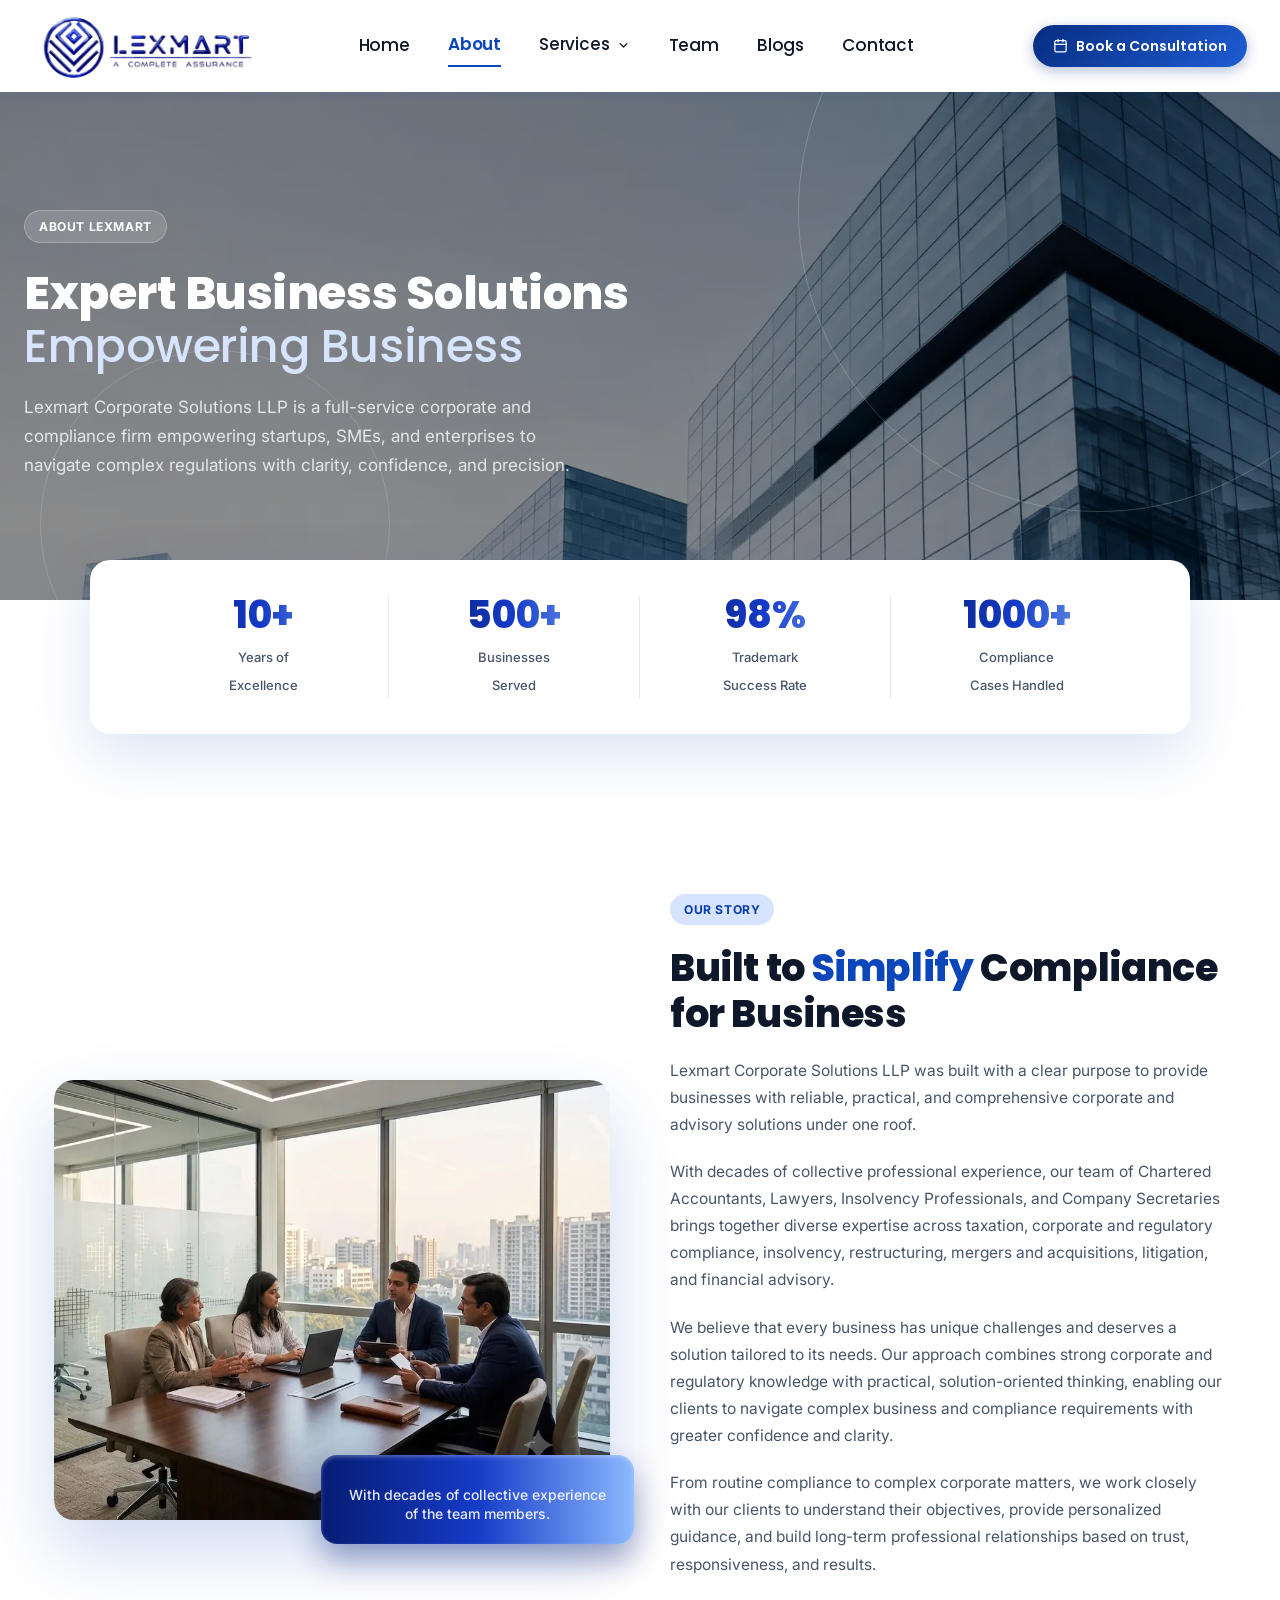
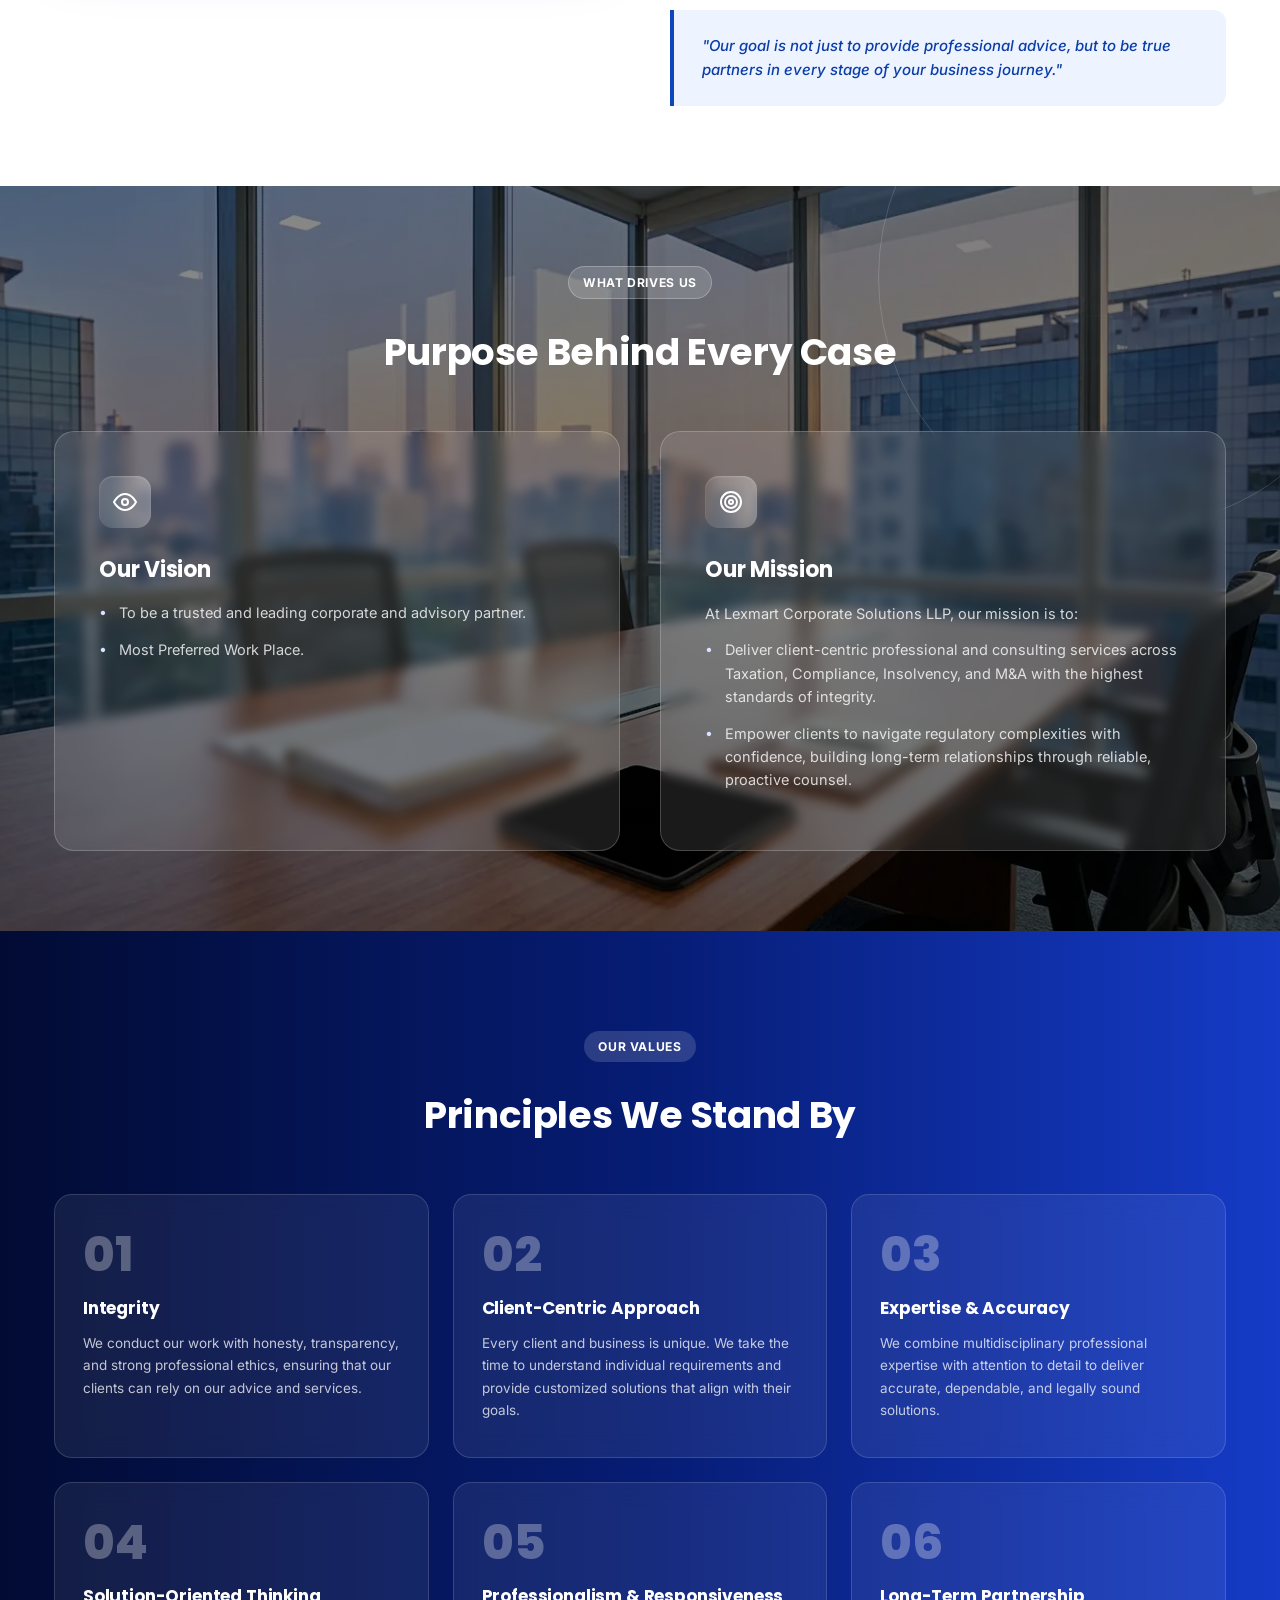
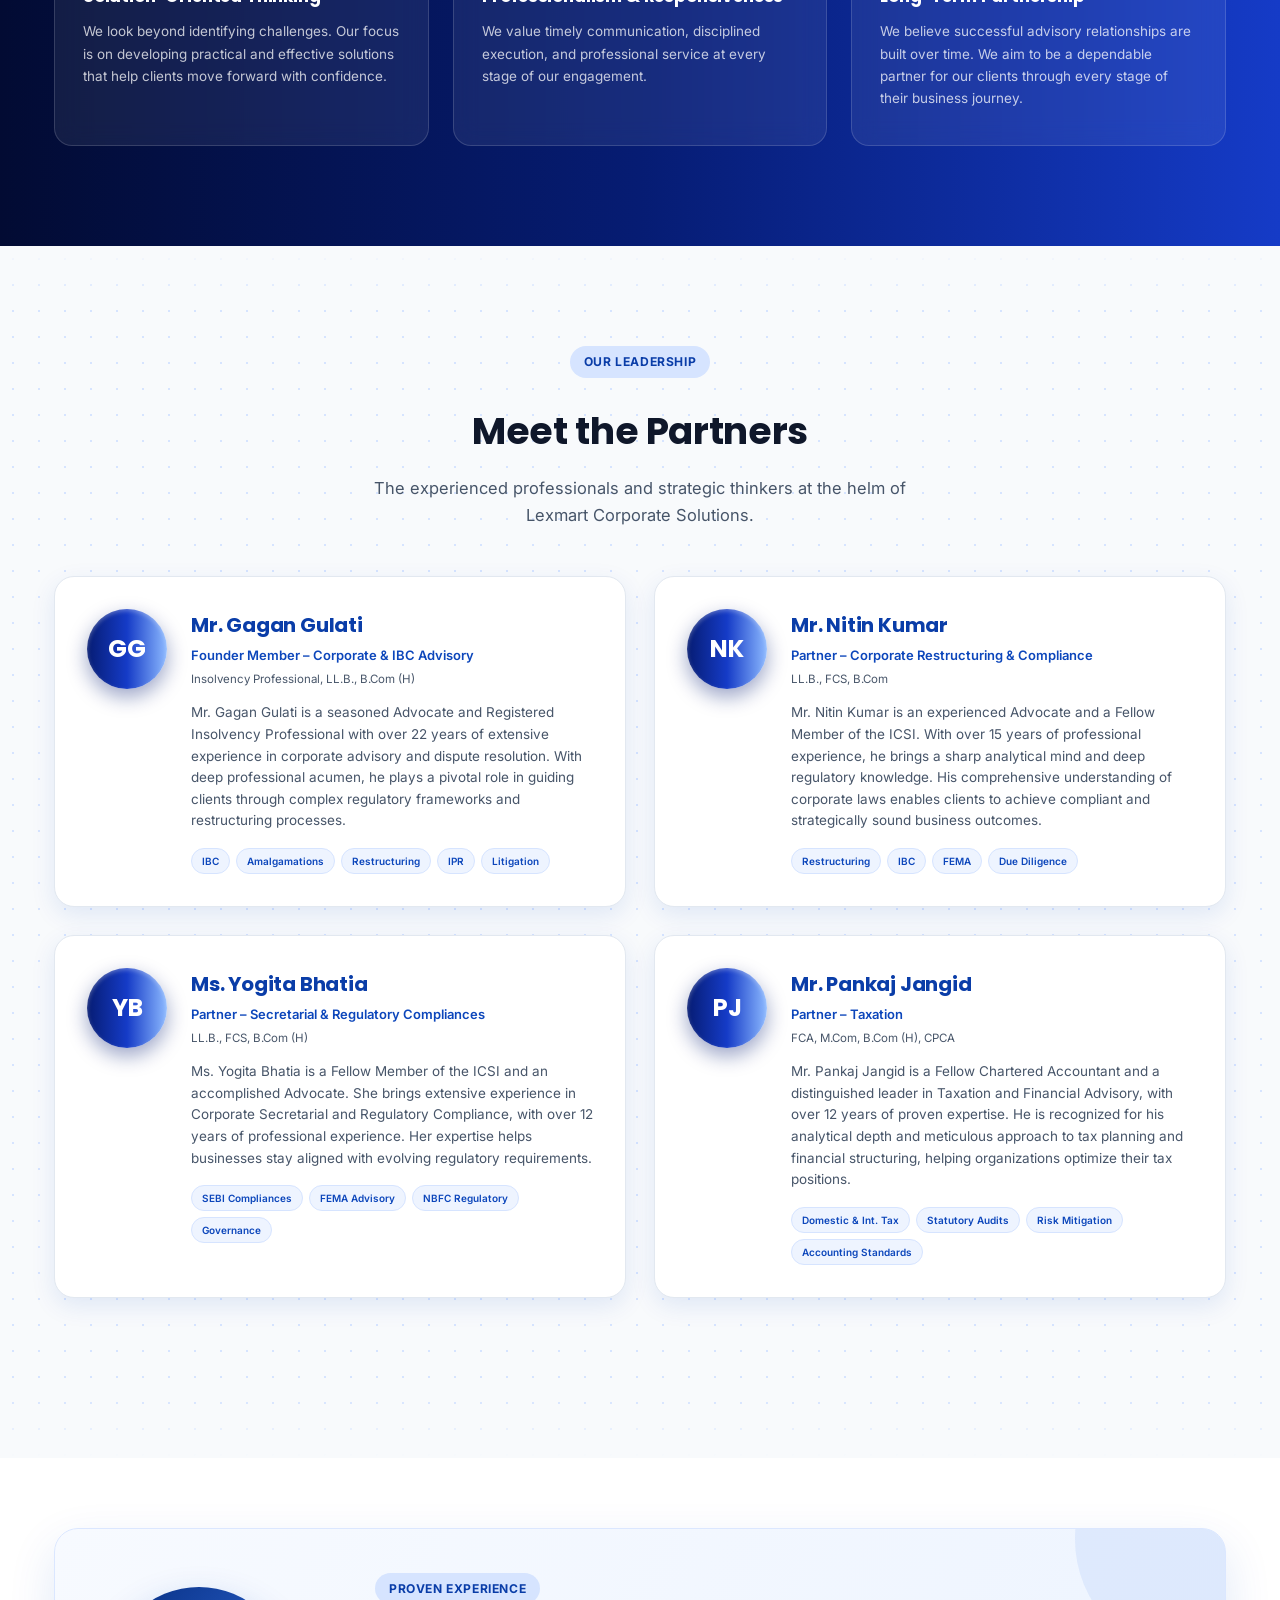
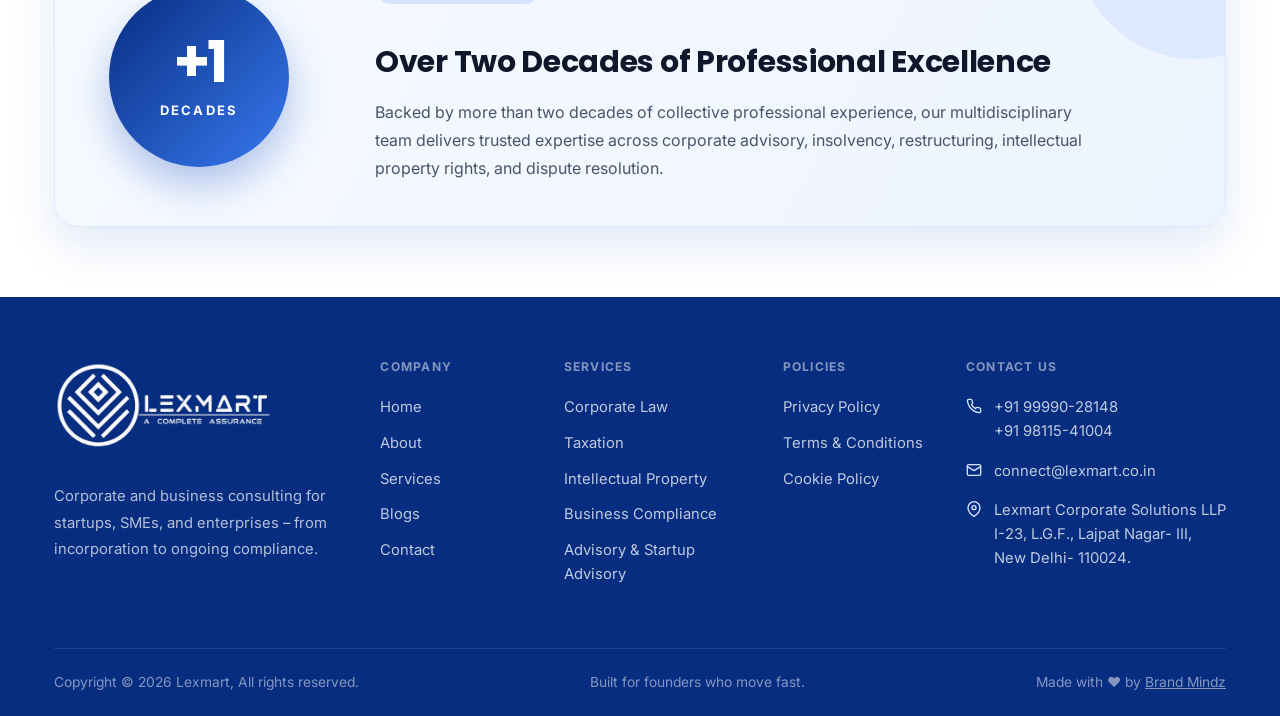
==== about.html @ 60bd617f "lexmart update" ====
<!DOCTYPE html>
<html lang="en">

<head>
  <meta charset="UTF-8">
  <meta name="viewport" content="width=device-width, initial-scale=1.0">
  <title>About Us - Lexmart | Corporate &amp; Business Advisors</title>
  <link rel="icon" type="image/png" href="images/favioco.png">
  <link rel="apple-touch-icon" href="images/favioco.png">
  <meta name="description"
    content="Learn about Lexmart Corporate Solutions LLP — our story, mission, leadership team, and the values that drive India's trusted corporate advisory firm.">
  <link rel="preconnect" href="https://fonts.googleapis.com">
  <link
    href="https://fonts.googleapis.com/css2?family=Poppins:wght@500;600;700;800&family=Inter:wght@400;500;600;700&display=swap"
    rel="stylesheet">
  <link rel="stylesheet" href="style.css?v=20260903.2">
  <style>
    /* ── About-page-specific styles ── */

    /* Hero */
    .about-hero {
      position: relative;
      min-height: 380px;
      display: flex;
      align-items: center;
      overflow: hidden;
      background: linear-gradient(rgba(0, 0, 0, 0.45), rgba(0, 0, 0, 0.45)), url('images/about.webp') center/cover no-repeat;
    }

    .about-hero::before {
      content: "";
      position: absolute;
      inset: 0;
      background: transparent;
    }

    /* decorative circles */
    .about-hero::after {
      content: "";
      position: absolute;
      width: 600px;
      height: 600px;
      border-radius: 50%;
      border: 1px solid rgba(255, 255, 255, 0.2);
      top: -180px;
      right: -120px;
    }

    .hero-deco {
      position: absolute;
      width: 350px;
      height: 350px;
      border-radius: 50%;
      border: 1px solid rgba(255, 255, 255, 0.15);
      bottom: -100px;
      left: 40px;
      pointer-events: none;
    }

    .about-hero-inner {
      position: relative;
      z-index: 2;
      max-width: 780px;
      padding: 60px max(24px, calc((100vw - 1300px)/2 + 24px)) 60px;
    }

    .about-hero-inner .eyebrow {
      background: rgba(255, 255, 255, 0.15);
      color: #ffffff;
      border: 1px solid rgba(255, 255, 255, 0.25);
      backdrop-filter: blur(4px);
    }

    .about-hero-inner h1 {
      font-size: 46px;
      line-height: 1.15;
      font-weight: 800;
      color: #ffffff;
      margin-bottom: 20px;
    }

    .about-hero-inner h1 .highlight {
      color: #d6e4ff;
      font-weight: 500;
    }

    .about-hero-inner p {
      font-size: 17px;
      color: rgba(255, 255, 255, 0.8);
      max-width: 560px;
      line-height: 1.7;
    }

    /* Stats bar */
    .about-stats {
      background: #ffffff;
      box-shadow: 0 20px 60px rgba(12, 70, 187, 0.15);
      border-radius: 20px;
      margin: -40px auto 0;
      max-width: 1100px;
      padding: 36px 48px;
      display: grid;
      grid-template-columns: repeat(4, 1fr);
      gap: 0;
      position: relative;
      z-index: 10;
    }

    .abt-stat {
      text-align: center;
      padding: 0 20px;
    }

    .abt-stat:not(:last-child) {
      border-right: 1px solid var(--border);
    }

    .abt-stat-num {
      font-family: 'Poppins', sans-serif;
      font-size: 38px;
      font-weight: 800;
      color: var(--blue-700);
      line-height: 1;
      margin-bottom: 8px;
      display: block;
    }

    .abt-stat-label {
      font-size: 13px;
      color: var(--ink-soft);
      font-weight: 500;
      line-height: 1.4;
    }

    /* Story section */
    .story-section {
      padding: 80px 0;
    }

    .story-grid {
      display: grid;
      grid-template-columns: 1fr 1fr;
      gap: 60px;
      align-items: center;
    }

    .story-visual {
      position: relative;
    }

    .story-img-wrap {
      position: relative;
      border-radius: 20px;
      overflow: hidden;
      box-shadow: 0 30px 70px rgba(12, 70, 187, 0.2);
    }

    .story-img-wrap img {
      width: 100%;
      height: 440px;
      object-fit: fill;
      display: block;
      transition: transform 0.5s ease;
    }

    .story-img-wrap:hover img {
      transform: scale(1.03);
    }

    .story-badge {
      position: absolute;
      bottom: -24px;
      right: -24px;
      background: var(--blue-700);
      color: #ffffff;
      border-radius: 16px;
      padding: 20px 28px;
      box-shadow: 0 16px 32px rgba(12, 70, 187, 0.3);
      text-align: center;
    }

    .story-badge strong {
      display: block;
      font-family: 'Poppins', sans-serif;
      font-size: 32px;
      font-weight: 800;
      line-height: 1;
    }

    .story-badge span {
      font-size: 12px;
      font-weight: 600;
      opacity: 0.85;
      letter-spacing: .04em;
      text-transform: uppercase;
    }

    .story-content .eyebrow {
      margin-bottom: 20px;
    }

    .story-content h2 {
      font-size: 38px;
      font-weight: 800;
      line-height: 1.2;
      margin-bottom: 20px;
      color: var(--ink);
      text-align: left;
    }

    .story-content h2 span {
      color: var(--blue-700);
    }

    .story-content p {
      font-size: 15.5px;
      color: var(--ink-soft);
      line-height: 1.75;
      margin-bottom: 20px;
    }

    .story-quote {
      margin-top: 32px;
      padding: 24px 28px;
      background: var(--blue-50);
      border-left: 4px solid var(--blue-700);
      border-radius: 0 12px 12px 0;
      font-size: 15px;
      font-style: italic;
      color: var(--blue-800);
      font-weight: 500;
      line-height: 1.6;
    }

    /* Mission & Vision split */
    .mv-section {
      background: linear-gradient(150deg, rgba(0, 0, 0, 0.45) 0%, rgba(0, 0, 0, 0.55) 100%), url('images/WHAT DRIVES US.webp') center/cover no-repeat;
      padding: 80px 0;
      position: relative;
      overflow: hidden;
    }

    .mv-section::before {
      content: "";
      position: absolute;
      width: 500px;
      height: 500px;
      border-radius: 50%;
      border: 1px solid rgba(255, 255, 255, 0.15);
      top: -160px;
      right: -100px;
      pointer-events: none;
    }

    .mv-grid {
      display: grid;
      grid-template-columns: 1fr 1fr;
      gap: 40px;
      position: relative;
      z-index: 2;
    }

    .mv-card {
      background: rgba(255, 255, 255, 0.1);
      border: 1px solid rgba(255, 255, 255, 0.2);
      border-radius: 20px;
      padding: 44px;
      backdrop-filter: blur(6px);
      transition: background .3s ease, transform .3s ease;
    }

    .mv-card:hover {
      background: rgba(255, 255, 255, 0.18);
      transform: translateY(-4px);
    }

    .mv-icon {
      width: 52px;
      height: 52px;
      border-radius: 14px;
      background: rgba(255, 255, 255, 0.15);
      display: flex;
      align-items: center;
      justify-content: center;
      color: #ffffff;
      margin-bottom: 24px;
    }

    .mv-card h3 {
      font-size: 22px;
      font-weight: 700;
      color: #ffffff;
      margin-bottom: 14px;
    }

    .mv-card p {
      font-size: 14.5px;
      color: rgba(255, 255, 255, 0.8);
      line-height: 1.75;
      margin-bottom: 12px;
    }

    .mv-card ul {
      list-style: none;
      padding: 0;
      margin: 0;
    }

    .mv-card ul li {
      font-size: 14.5px;
      color: rgba(255, 255, 255, 0.8);
      line-height: 1.6;
      margin-bottom: 14px;
      padding-left: 20px;
      position: relative;
    }

    .mv-card ul li::before {
      content: "\2022";
      position: absolute;
      left: 0;
      top: 0px;
      color: var(--blue-100);
      font-size: 14px;
    }

    /* Core Values */
    .values-section {
      padding: 100px 0;
      background: linear-gradient(135deg, var(--blue-900) 0%, var(--blue-700) 100%);
      position: relative;
      overflow: hidden;
    }

    .values-section::before {
      content: "";
      position: absolute;
      width: 100%;
      height: 100%;
      background: transparent;
      top: 0;
      left: 0;
      pointer-events: none;
    }

    .values-section .center .eyebrow {
      background: rgba(255, 255, 255, 0.15);
      color: #ffffff;
      border-color: rgba(255, 255, 255, 0.25);
    }

    .values-section .section-title {
      color: #ffffff;
    }

    .values-section .section-sub {
      color: rgba(255, 255, 255, 0.75);
    }

    .values-grid {
      display: grid;
      grid-template-columns: repeat(3, 1fr);
      gap: 24px;
      margin-top: 48px;
    }

    .value-card {
      background: rgba(255, 255, 255, 0.07);
      border-radius: 18px;
      padding: 36px 28px;
      border: 1px solid rgba(255, 255, 255, 0.15);
      backdrop-filter: blur(12px);
      transition: all .3s cubic-bezier(.4, 0, .2, 1);
      position: relative;
      overflow: hidden;
    }

    .value-card::before {
      content: "";
      position: absolute;
      top: 0;
      left: 0;
      right: 0;
      height: 3px;
      background: linear-gradient(90deg, #d6e4ff, #ffffff);
      transform: scaleX(0);
      transform-origin: left;
      transition: transform .35s ease;
    }

    .value-card:hover {
      background: rgba(255, 255, 255, 0.14);
      box-shadow: 0 20px 44px rgba(0, 0, 0, 0.2);
      border-color: rgba(255, 255, 255, 0.3);
      transform: translateY(-5px);
    }

    .value-card:hover::before {
      transform: scaleX(1);
    }

    .value-num {
      font-family: 'Poppins', sans-serif;
      font-size: 48px;
      font-weight: 800;
      color: rgba(255, 255, 255, 0.3);
      line-height: 1;
      margin-bottom: 16px;
    }

    .value-card h3 {
      font-size: 17px;
      font-weight: 700;
      margin-bottom: 10px;
      color: #ffffff;
    }

    .value-card p {
      font-size: 13.5px;
      color: rgba(255, 255, 255, 0.75);
      line-height: 1.65;
    }

    /* Team */
    .team-section {
      padding: 100px 0;
      background-color: #f8fafc;
      background-image: radial-gradient(#d6e4ff 1px, #f8fafc 1px);
      background-size: 26px 26px;
      position: relative;
    }

    /* Soft fade at top/bottom of dot grid */
    .team-section::after {
      content: "";
      position: absolute;
      inset: 0;
      background: linear-gradient(180deg, #f8fafc 0%, transparent 5%, transparent 95%, #f8fafc 100%);
      pointer-events: none;
    }

    .partners-row {
      display: grid;
      grid-template-columns: repeat(2, 1fr);
      gap: 28px;
      margin-top: 48px;
      margin-bottom: 60px;
    }

    .partner-card-new {
      background: #ffffff;
      border-radius: 20px;
      padding: 32px;
      border: 1px solid #e2e8f0;
      box-shadow: 0 8px 24px rgba(12, 70, 187, 0.1);
      display: flex;
      gap: 24px;
      align-items: flex-start;
      transition: transform .3s ease, box-shadow .3s ease;
    }

    .partner-card-new:hover {
      transform: translateY(-6px);
      box-shadow: 0 20px 44px rgba(12, 70, 187, 0.2);
    }

    .partner-avatar {
      width: 80px;
      height: 80px;
      border-radius: 50%;
      background: linear-gradient(135deg, var(--blue-700), var(--blue-900));
      color: #ffffff;
      display: flex;
      align-items: center;
      justify-content: center;
      font-family: 'Poppins', sans-serif;
      font-size: 24px;
      font-weight: 700;
      flex-shrink: 0;
      box-shadow: 0 8px 20px rgba(12, 70, 187, 0.3);
    }

    .partner-body {
      flex: 1;
    }

    .partner-body h3 {
      font-size: 20px;
      color: var(--blue-800);
      margin-bottom: 4px;
    }

    .partner-body .role {
      font-size: 13px;
      font-weight: 600;
      color: var(--blue-700);
      margin-bottom: 4px;
    }

    .partner-body .quals {
      font-size: 11.5px;
      color: var(--ink-soft);
      margin-bottom: 14px;
    }

    .partner-body p {
      font-size: 13.5px;
      color: var(--ink-soft);
      line-height: 1.6;
      margin-bottom: 16px;
    }

    .partner-tags {
      display: flex;
      gap: 6px;
      flex-wrap: wrap;
    }

    .partner-tag {
      background: var(--blue-50);
      color: var(--blue-700);
      font-size: 10px;
      font-weight: 600;
      padding: 4px 10px;
      border-radius: 999px;
      border: 1px solid var(--blue-100);
    }

    .founder-experience {
      padding: 70px 0;
      background: #ffffff;
    }

    .founder-experience-card {
      display: grid;
      grid-template-columns: 220px 1fr;
      align-items: center;
      gap: 46px;
      padding: 44px 54px;
      overflow: hidden;
      position: relative;
      border: 1px solid #dbe7ff;
      border-radius: 24px;
      background: linear-gradient(120deg, #f7faff 0%, #edf4ff 100%);
      box-shadow: 0 18px 48px rgba(12, 70, 187, .12);
    }

    .founder-experience-card::after {
      content: "";
      position: absolute;
      width: 240px;
      height: 240px;
      right: -90px;
      top: -110px;
      border-radius: 50%;
      background: rgba(45, 110, 230, .09);
    }

    .experience-count {
      width: 180px;
      height: 180px;
      display: flex;
      flex-direction: column;
      align-items: center;
      justify-content: center;
      position: relative;
      z-index: 1;
      border-radius: 50%;
      color: #ffffff;
      background: linear-gradient(135deg, var(--blue-900), #3978ee);
      box-shadow: 0 18px 38px rgba(12, 70, 187, .3);
    }

    .experience-count strong {
      font-family: 'Poppins', sans-serif;
      font-size: 58px;
      line-height: .95;
      letter-spacing: -3px;
    }

    .experience-count span {
      margin-top: 10px;
      font-size: 13px;
      font-weight: 700;
      letter-spacing: .16em;
      text-transform: uppercase;
    }

    .experience-copy { position: relative; z-index: 1; }
    .experience-copy h2 { margin: 10px 0 12px; font-size: 30px; color: var(--ink); }
    .experience-copy p { max-width: 720px; margin: 0; color: var(--ink-soft); font-size: 16px; line-height: 1.75; }

    @media (max-width: 700px) {
      .founder-experience { padding: 44px 0; }
      .founder-experience-card { grid-template-columns: 1fr; gap: 28px; padding: 34px 24px; text-align: center; }
      .experience-count { width: 150px; height: 150px; margin: 0 auto; }
      .experience-count strong { font-size: 50px; }
      .experience-copy h2 { font-size: 24px; }
      .experience-copy p { font-size: 15px; }
    }

    .associates-title {
      font-size: 26px;
      font-weight: 700;
      text-align: center;
      margin-bottom: 32px;
      color: var(--ink);
      position: relative;
    }

    .associates-title::after {
      content: "";
      display: block;
      width: 50px;
      height: 3px;
      background: var(--blue-700);
      border-radius: 2px;
      margin: 12px auto 0;
    }

    .associates-row {
      display: grid;
      grid-template-columns: repeat(3, 1fr);
      gap: 20px;
    }

    .assoc-card {
      background: #ffffff;
      border: 1px solid #e2e8f0;
      border-radius: 16px;
      padding: 28px;
      transition: all .3s ease;
      display: flex;
      gap: 18px;
      align-items: flex-start;
    }

    .assoc-card:hover {
      background: #eef4ff;
      box-shadow: 0 12px 30px rgba(12, 70, 187, 0.15);
      transform: translateY(-4px);
    }

    .assoc-avatar {
      width: 52px;
      height: 52px;
      border-radius: 50%;
      background: var(--blue-700);
      color: #ffffff;
      display: flex;
      align-items: center;
      justify-content: center;
      font-family: 'Poppins', sans-serif;
      font-size: 16px;
      font-weight: 700;
      flex-shrink: 0;
    }

    .assoc-body h4 {
      font-size: 16px;
      color: var(--blue-800);
      margin-bottom: 3px;
      font-weight: 700;
    }

    .assoc-body .quals {
      font-size: 11.5px;
      font-weight: 600;
      color: var(--blue-700);
      margin-bottom: 8px;
    }

    .assoc-body p {
      font-size: 13px;
      color: var(--ink-soft);
      line-height: 1.55;
    }

    /* Why Lexmart */
    .why-section {
      padding: 80px 0;
      background: var(--blue-50);
    }

    /* CTA banner */
    .about-cta {
      padding: 60px 0;
    }

    .about-cta .cta-banner {
      background: linear-gradient(120deg, #1e293b 0%, #0f172a 100%);
      display: flex;
      align-items: center;
      justify-content: space-between;
      flex-wrap: wrap;
      gap: 24px;
      padding: 60px 70px;
      text-align: left;
    }

    .about-cta .cta-banner h2 {
      margin-bottom: 8px;
      font-size: 28px;
    }

    .about-cta .cta-banner p {
      margin-bottom: 0;
      max-width: 420px;
    }

    @media (max-width: 900px) {
      .about-hero-inner h1 {
        font-size: 34px;
      }

      .about-stats {
        grid-template-columns: repeat(2, 1fr);
        padding: 28px 24px;
      }

      .abt-stat:nth-child(2) {
        border-right: none;
      }

      .story-grid,
      .mv-grid,
      .partners-row,
      .values-grid {
        grid-template-columns: 1fr;
      }

      .story-badge {
        right: 10px;
        bottom: 10px;
      }

      .associates-row {
        grid-template-columns: 1fr;
      }

      .about-cta .cta-banner {
        padding: 40px 28px;
        flex-direction: column;
        text-align: center;
      }
    }

    /* -- Moving Blue Gradient Animation -- */
    @keyframes moveGradient {
      0% {
        background-position: 0% 50%;
      }

      50% {
        background-position: 100% 50%;
      }

      100% {
        background-position: 0% 50%;
      }
    }

    /* Core Values section - moving glossy blue */
    .values-section {
      background: linear-gradient(270deg, #020b33, #061c73, #153bc7, #8cb9ff, #153bc7, #061c73, #020b33) !important;
      background-size: 300% 300% !important;
      animation: moveGradient 8s ease infinite !important;
    }

    /* Story badge - moving glossy */
    .story-badge {
      background: linear-gradient(270deg, #061c73, #153bc7, #8cb9ff, #153bc7, #061c73) !important;
      background-size: 200% 200% !important;
      animation: moveGradient 5s ease infinite !important;
      box-shadow: 0 16px 32px rgba(6, 28, 115, 0.4), inset 0 2px 4px rgba(255, 255, 255, 0.3);
    }

    /* Partner avatars - moving glossy */
    .partner-avatar {
      background: linear-gradient(270deg, #061c73, #153bc7, #8cb9ff, #153bc7, #061c73) !important;
      background-size: 200% 200% !important;
      animation: moveGradient 5s ease infinite !important;
      box-shadow: 0 8px 20px rgba(6, 28, 115, 0.4), inset 0 2px 4px rgba(255, 255, 255, 0.3);
    }

    /* Associate avatars - moving glossy */
    .assoc-avatar {
      background: linear-gradient(270deg, #061c73, #153bc7, #8cb9ff, #153bc7, #061c73) !important;
      background-size: 200% 200% !important;
      animation: moveGradient 5s ease infinite !important;
    }

    /* Stat numbers - glossy text color animation */
    .abt-stat-num {
      background: linear-gradient(270deg, #061c73, #153bc7, #8cb9ff, #153bc7, #061c73);
      background-size: 200% 200%;
      animation: moveGradient 5s ease infinite;
      -webkit-background-clip: text;
      -webkit-text-fill-color: transparent;
      background-clip: text;
    }

    /* MV icons - glossy */
    .mv-icon {
      background: linear-gradient(270deg, rgba(255, 255, 255, 0.1), rgba(255, 255, 255, 0.3), rgba(255, 255, 255, 0.1)) !important;
      background-size: 200% 200% !important;
      animation: moveGradient 4s ease infinite !important;
      box-shadow: inset 0 1px 2px rgba(255, 255, 255, 0.2);
    }

    /* CTA banner - moving glossy blue */
    .about-cta .cta-banner {
      background: linear-gradient(270deg, #020b33, #061c73, #153bc7, #8cb9ff, #153bc7, #061c73, #020b33) !important;
      background-size: 300% 300% !important;
      animation: moveGradient 8s ease infinite !important;
      box-shadow: 0 20px 60px rgba(2, 11, 51, 0.5);
      border: 1px solid rgba(255, 255, 255, 0.1);
      position: relative;
      overflow: hidden;
    }

    .about-cta .cta-banner::after {
      content: "";
      position: absolute;
      top: 0;
      left: 0;
      right: 0;
      height: 100%;
      background: radial-gradient(ellipse at top, rgba(255, 255, 255, 0.2) 0%, transparent 60%);
      pointer-events: none;
      z-index: 1;
    }
  </style>
</head>

<body>

  <svg width="0" height="0" style="position:absolute">
    <defs>
      <symbol id="i-scale" viewBox="0 0 24 24">
        <path d="M12 3v18M5 7h14M5 7 2 13a3 3 0 0 0 6 0zM19 7l-3 6a3 3 0 0 0 6 0zM8 21h8" />
      </symbol>
      <symbol id="i-building" viewBox="0 0 24 24">
        <rect x="4" y="3" width="16" height="18" rx="1" />
        <path d="M9 21v-4h6v4M9 8h1M14 8h1M9 12h1M14 12h1M9 16h1M14 16h1" />
      </symbol>
      <symbol id="i-rupee" viewBox="0 0 24 24">
        <path d="M7 4h10M7 9h10M7 4c4 0 6 2 6 4.5S11 13 7 13l7 8" />
      </symbol>
      <symbol id="i-lock" viewBox="0 0 24 24">
        <rect x="3" y="11" width="18" height="11" rx="2" />
        <path d="M7 11V7a5 5 0 0 1 10 0v4" />
      </symbol>
      <symbol id="i-shield" viewBox="0 0 24 24">
        <path d="M12 2 4 5v6c0 5 3.5 9 8 11 4.5-2 8-6 8-11V5Z" />
        <path d="m9 12 2 2 4-4" />
      </symbol>
      <symbol id="i-users" viewBox="0 0 24 24">
        <path d="M17 21v-2a4 4 0 0 0-4-4H5a4 4 0 0 0-4 4v2" />
        <circle cx="9" cy="7" r="4" />
        <path d="M23 21v-2a4 4 0 0 0-3-3.87M16 3.13a4 4 0 0 1 0 7.75" />
      </symbol>
      <symbol id="i-award" viewBox="0 0 24 24">
        <circle cx="12" cy="8" r="6" />
        <path d="M15.5 13.5 17 22l-5-3-5 3 1.5-8.5" />
      </symbol>
      <symbol id="i-arrow" viewBox="0 0 24 24">
        <line x1="5" y1="12" x2="19" y2="12" />
        <polyline points="12 5 19 12 12 19" />
      </symbol>
      <symbol id="i-chevron" viewBox="0 0 24 24">
        <polyline points="6 9 12 15 18 9" />
      </symbol>
      <symbol id="i-phone" viewBox="0 0 24 24">
        <path
          d="M22 16.92v3a2 2 0 0 1-2.18 2 19.79 19.79 0 0 1-8.63-3.07 19.5 19.5 0 0 1-6-6 19.79 19.79 0 0 1-3.07-8.67A2 2 0 0 1 4.11 2h3a2 2 0 0 1 2 1.72c.127.96.362 1.903.7 2.81a2 2 0 0 1-.45 2.11L8.09 9.91a16 16 0 0 0 6 6l1.27-1.27a2 2 0 0 1 2.11-.45c.907.338 1.85.573 2.81.7A2 2 0 0 1 22 16.92z" />
      </symbol>
      <symbol id="i-mail" viewBox="0 0 24 24">
        <rect x="2" y="4" width="20" height="16" rx="2" />
        <path d="m2 7 10 6 10-6" />
      </symbol>
      <symbol id="i-pin" viewBox="0 0 24 24">
        <path d="M21 10c0 7-9 13-9 13s-9-6-9-13a9 9 0 0 1 18 0z" />
        <circle cx="12" cy="10" r="3" />
      </symbol>
      <symbol id="i-linkedin" viewBox="0 0 24 24">
        <path d="M16 8a6 6 0 0 1 6 6v7h-4v-7a2 2 0 0 0-2-2 2 2 0 0 0-2 2v7h-4v-7a6 6 0 0 1 6-6z" />
        <rect x="2" y="9" width="4" height="12" />
        <circle cx="4" cy="4" r="2" />
      </symbol>
      <symbol id="i-twitter" viewBox="0 0 24 24">
        <path
          d="M23 3a10.9 10.9 0 0 1-3.14 1.53 4.48 4.48 0 0 0-7.86 3v1A10.66 10.66 0 0 1 3 4s-4 9 5 13a11.64 11.64 0 0 1-7 2c9 5 20 0 20-11.5a4.5 4.5 0 0 0-.08-.83A7.72 7.72 0 0 0 23 3z" />
      </symbol>
      <symbol id="i-facebook" viewBox="0 0 24 24">
        <path d="M18 2h-3a5 5 0 0 0-5 5v3H7v4h3v8h4v-8h3l1-4h-4V7a1 1 0 0 1 1-1h3z" />
      </symbol>
      <symbol id="i-instagram" viewBox="0 0 24 24">
        <rect x="2" y="2" width="20" height="20" rx="5" />
        <circle cx="12" cy="12" r="4" />
        <circle cx="17.5" cy="6.5" r="1" fill="currentColor" stroke="none" />
      </symbol>
      <symbol id="i-calendar" viewBox="0 0 24 24" fill="none" stroke="currentColor" stroke-width="2"
        stroke-linecap="round" stroke-linejoin="round">
        <rect x="3" y="4" width="18" height="18" rx="2" ry="2"></rect>
        <line x1="16" y1="2" x2="16" y2="6"></line>
        <line x1="8" y1="2" x2="8" y2="6"></line>
        <line x1="3" y1="10" x2="21" y2="10"></line>
      </symbol>
      <symbol id="i-handshake" viewBox="0 0 24 24" fill="none" stroke="currentColor" stroke-width="2"
        stroke-linecap="round" stroke-linejoin="round">
        <path d="m11 17 2 2a1 1 0 1 0 3-3" />
        <path
          d="m14 14 2.5 2.5a1 1 0 1 0 3-3l-3.88-3.88a3 3 0 0 0-4.24 0l-.88.88a1 1 0 1 1-3-3l2.81-2.81a5.79 5.79 0 0 1 7.06-.87l.47.28a2 2 0 0 0 1.42.25L21 4" />
        <path d="m21 3-6 6" />
        <path d="m22 14-4 4" />
        <path d="m3 21 6-6" />
        <path d="m8 21 4-4" />
        <path d="m5 17 4-4" />
        <path d="M11 21v-2" />
      </symbol>
      <symbol id="i-pin-map" viewBox="0 0 24 24">
        <path d="M21 10c0 7-9 13-9 13s-9-6-9-13a9 9 0 0 1 18 0z" />
        <circle cx="12" cy="10" r="3" />
      </symbol>
      <symbol id="i-target" viewBox="0 0 24 24">
        <circle cx="12" cy="12" r="10" />
        <circle cx="12" cy="12" r="6" />
        <circle cx="12" cy="12" r="2" />
      </symbol>
      <symbol id="i-eye" viewBox="0 0 24 24">
        <path d="M1 12s4-8 11-8 11 8 11 8-4 8-11 8-11-8-11-8z" />
        <circle cx="12" cy="12" r="3" />
      </symbol>
      <symbol id="i-zap" viewBox="0 0 24 24">
        <polygon points="13 2 3 14 12 14 11 22 21 10 12 10 13 2" />
      </symbol>
      <symbol id="i-globe" viewBox="0 0 24 24">
        <circle cx="12" cy="12" r="10" />
        <line x1="2" y1="12" x2="22" y2="12" />
        <path d="M12 2a15.3 15.3 0 0 1 4 10 15.3 15.3 0 0 1-4 10 15.3 15.3 0 0 1-4-10 15.3 15.3 0 0 1 4-10z" />
      </symbol>
    </defs>
  </svg>

  <!-- Header -->
  <div id="site-header"></div>
<script src="header.js?v=20260903.2" defer></script>

  <!-- ── HERO ── -->
  <section class="about-hero animate-fade-in delay-100">
    <div class="hero-deco"></div>
    <div class="about-hero-inner animate-slide-up delay-200">
      <span class="eyebrow">ABOUT LEXMART</span>
      <h1>Expert Business Solutions <br><span class="highlight">Empowering Business</span></h1>
      <p>Lexmart Corporate Solutions LLP is a full-service corporate and compliance firm empowering startups, SMEs, and
        enterprises to navigate complex regulations with clarity, confidence, and precision.</p>
    </div>
  </section>

  <!-- ── STATS STRIP ── -->
  <div class="container animate-slide-up delay-300" style="position:relative; z-index:10; margin-bottom:80px;">
    <div class="about-stats">
      <div class="abt-stat">
        <span class="abt-stat-num" id="cnt-years">10+</span>
        <span class="abt-stat-label">Years of<br>Excellence</span>
      </div>
      <div class="abt-stat">
        <span class="abt-stat-num" id="cnt-clients">500+</span>
        <span class="abt-stat-label">Businesses<br>Served</span>
      </div>
      <div class="abt-stat">
        <span class="abt-stat-num" id="cnt-trademark">98%</span>
        <span class="abt-stat-label">Trademark<br>Success Rate</span>
      </div>
      <div class="abt-stat">
        <span class="abt-stat-num" id="cnt-cases">1000+</span>
        <span class="abt-stat-label">Compliance<br>Cases Handled</span>
      </div>
    </div>
  </div>

  <!-- -- STORY -- -->
  <section class="story-section">
    <div class="container">
      <div class="story-grid">
        <div class="story-visual animate-slide-up delay-100">
          <div class="story-img-wrap">
            <img src="images/About_OurStory-2.webp" alt="Lexmart Office">
          </div>
          <div class="story-badge">

            <div
              style="font-size:14px; margin-top:10px; font-weight:500; opacity:0.9; text-transform:none; letter-spacing:0; line-height:1.4;">
              With decades of collective experience<br>of the team members.</div>
          </div>
        </div>
        <div class="story-content">
          <span class="eyebrow">OUR STORY</span>
          <h2>Built to <span>Simplify</span> Compliance for Business</h2>
          <p>Lexmart Corporate Solutions LLP was built with a clear purpose  to provide businesses with reliable,
            practical, and comprehensive corporate and advisory solutions under one roof.</p>
          <p>With decades of collective professional experience, our team of Chartered Accountants, Lawyers, Insolvency
            Professionals, and Company Secretaries brings together diverse expertise across taxation, corporate and
            regulatory compliance, insolvency, restructuring, mergers and acquisitions, litigation, and financial advisory.
          </p>
          <p>We believe that every business has unique challenges and deserves a solution tailored to its needs. Our
            approach combines strong corporate and regulatory knowledge with practical, solution-oriented thinking, enabling
            our clients to navigate complex business and compliance requirements with greater confidence and clarity.
          </p>
          <p>From routine compliance to complex corporate matters, we work closely with our clients to understand their
            objectives, provide personalized guidance, and build long-term professional relationships based on trust,
            responsiveness, and results.</p>
          <div class="story-quote">
            "Our goal is not just to provide professional advice, but to be true partners in every stage of your business
            journey."
          </div>
        </div>
      </div>
    </div>
  </section>

  <!-- -- MISSION & VISION -- -->
  <section class="mv-section">
    <div class="container">
      <div class="center" style="margin-bottom:48px;">
        <span class="eyebrow"
          style="background:rgba(255,255,255,0.15);color:#ffffff;border:1px solid rgba(255,255,255,0.25);">WHAT DRIVES
          US</span>
        <h2 class="section-title" style="color:#ffffff;">Purpose Behind Every Case</h2>
      </div>
      <div class="mv-grid">
        <div class="mv-card">
          <div class="mv-icon"><svg class="icon" style="width:24px;height:24px;">
              <use href="#i-eye" />
            </svg></div>
          <h3>Our Vision</h3>
          <ul>
            <li>To be a trusted and leading corporate and advisory partner.</li>
            <li>Most Preferred Work Place.</li>
          </ul>
        </div>
        <div class="mv-card">
          <div class="mv-icon"><svg class="icon" style="width:24px;height:24px;">
              <use href="#i-target" />
            </svg></div>
          <h3>Our Mission</h3>
          <p>At Lexmart Corporate Solutions LLP, our mission is to:</p>
          <ul>
            <li>Deliver client-centric professional and consulting services across Taxation, Compliance, Insolvency, and
              M&amp;A with the highest standards of integrity.</li>
            <li>Empower clients to navigate regulatory complexities with confidence, building long-term relationships
              through reliable, proactive counsel.</li>
          </ul>
        </div>
      </div>
    </div>
  </section>

  <!-- -- CORE VALUES -- -->
  <section class="values-section">
    <div class="container">
      <div class="center">
        <span class="eyebrow">OUR VALUES</span>
        <h2 class="section-title">Principles We Stand By</h2>
      </div>
      <div class="values-grid">
        <div class="value-card">
          <div class="value-num">01</div>
          <h3>Integrity</h3>
          <p>We conduct our work with honesty, transparency, and strong professional ethics, ensuring that our clients
            can rely on our advice and services.</p>
        </div>
        <div class="value-card">
          <div class="value-num">02</div>
          <h3>Client-Centric Approach</h3>
          <p>Every client and business is unique. We take the time to understand individual requirements and provide
            customized solutions that align with their goals.</p>
        </div>
        <div class="value-card">
          <div class="value-num">03</div>
          <h3>Expertise & Accuracy</h3>
          <p>We combine multidisciplinary professional expertise with attention to detail to deliver accurate,
            dependable, and legally sound solutions.</p>
        </div>
        <div class="value-card">
          <div class="value-num">04</div>
          <h3>Solution-Oriented Thinking</h3>
          <p>We look beyond identifying challenges. Our focus is on developing practical and effective solutions that
            help clients move forward with confidence.</p>
        </div>
        <div class="value-card">
          <div class="value-num">05</div>
          <h3>Professionalism & Responsiveness</h3>
          <p>We value timely communication, disciplined execution, and professional service at every stage of our
            engagement.</p>
        </div>
        <div class="value-card">
          <div class="value-num">06</div>
          <h3>Long-Term Partnership</h3>
          <p>We believe successful advisory relationships are built over time. We aim to be a dependable partner for our
            clients through every stage of their business journey.</p>
        </div>
      </div>
    </div>
  </section>

  <!-- -- LEADERSHIP -- -->
  <section class="team-section">
    <div class="container">
      <div class="center">
        <span class="eyebrow">OUR LEADERSHIP</span>
        <h2 class="section-title">Meet the Partners</h2>
        <p class="section-sub">The experienced professionals and strategic thinkers at the helm of Lexmart Corporate Solutions.</p>
      </div>

      <div class="partners-row">
        <!-- Partner 1 -->
        <div class="partner-card-new">
          <div class="partner-avatar">GG</div>
          <div class="partner-body">
            <h3>Mr. Gagan Gulati</h3>
            <div class="role">Founder Member &ndash; Corporate &amp; IBC Advisory</div>
            <div class="quals">Insolvency Professional, LL.B., B.Com (H)</div>
            <p>Mr. Gagan Gulati is a seasoned Advocate and Registered Insolvency Professional with over 22 years of
              extensive experience in corporate advisory and dispute resolution. With deep professional acumen, he plays
              a pivotal role in guiding clients through complex regulatory frameworks and restructuring processes.</p>
            <div class="partner-tags">
              <span class="partner-tag">IBC</span>
              <span class="partner-tag">Amalgamations</span>
              <span class="partner-tag">Restructuring</span>
              <span class="partner-tag">IPR</span>
              <span class="partner-tag">Litigation</span>
            </div>
          </div>
        </div>
        <!-- Partner 2 -->
        <div class="partner-card-new">
          <div class="partner-avatar">NK</div>
          <div class="partner-body">
            <h3>Mr. Nitin Kumar</h3>
            <div class="role">Partner &ndash; Corporate Restructuring &amp; Compliance</div>
            <div class="quals">LL.B., FCS, B.Com</div>
            <p>Mr. Nitin Kumar is an experienced Advocate and a Fellow Member of the ICSI. With over 15 years of
              professional experience, he brings a sharp analytical mind and deep regulatory knowledge. His comprehensive
              understanding of corporate laws enables clients to achieve compliant and strategically sound business
              outcomes.</p>
            <div class="partner-tags">
              <span class="partner-tag">Restructuring</span>
              <span class="partner-tag">IBC</span>
              <span class="partner-tag">FEMA</span>
              <span class="partner-tag">Due Diligence</span>
            </div>
          </div>
        </div>
        <!-- Partner 3 -->
        <div class="partner-card-new">
          <div class="partner-avatar">YB</div>
          <div class="partner-body">
            <h3>Ms. Yogita Bhatia</h3>
            <div class="role">Partner &ndash; Secretarial &amp; Regulatory Compliances</div>
            <div class="quals">LL.B., FCS, B.Com (H)</div>
            <p>Ms. Yogita Bhatia is a Fellow Member of the ICSI and an accomplished Advocate. She brings extensive
              experience in Corporate Secretarial and Regulatory Compliance, with over 12 years of professional experience.
              Her expertise helps businesses stay aligned with evolving regulatory requirements.</p>
            <div class="partner-tags">
              <span class="partner-tag">SEBI Compliances</span>
              <span class="partner-tag">FEMA Advisory</span>
              <span class="partner-tag">NBFC Regulatory</span>
              <span class="partner-tag">Governance</span>
            </div>
          </div>
        </div>
        <!-- Partner 4 -->
        <div class="partner-card-new">
          <div class="partner-avatar">PJ</div>
          <div class="partner-body">
            <h3>Mr. Pankaj Jangid</h3>
            <div class="role">Partner &ndash; Taxation</div>
            <div class="quals">FCA, M.Com, B.Com (H), CPCA</div>
            <p>Mr. Pankaj Jangid is a Fellow Chartered Accountant and a distinguished leader in Taxation and Financial
              Advisory, with over 12 years of proven expertise. He is recognized for his analytical depth and meticulous
              approach to tax planning and financial structuring, helping organizations optimize their tax positions.
            </p>
            <div class="partner-tags">
              <span class="partner-tag">Domestic &amp; Int. Tax</span>
              <span class="partner-tag">Statutory Audits</span>
              <span class="partner-tag">Risk Mitigation</span>
              <span class="partner-tag">Accounting Standards</span>

            </div>
          </div>
        </div>
      </div>
    </div>
  </section>

  <!-- -- FOUNDER EXPERIENCE -- -->
  <section class="founder-experience" aria-labelledby="founderExperienceTitle">
    <div class="container">
      <div class="founder-experience-card">
        <div class="experience-count" aria-label="More than two decades">
          <strong id="founderExperienceCount" data-target="2">+0</strong>
          <span>Decades</span>
        </div>
        <div class="experience-copy">
          <span class="eyebrow">PROVEN EXPERIENCE</span>
          <h2 id="founderExperienceTitle">Over Two Decades of Professional Excellence</h2>
          <p>Backed by more than two decades of collective professional experience, our multidisciplinary team delivers trusted expertise across corporate advisory, insolvency, restructuring, intellectual property rights, and dispute resolution.</p>
        </div>
      </div>
    </div>
  </section>

  <script>
    (function () {
      var counter = document.getElementById('founderExperienceCount');
      var target = Number(counter.dataset.target);
      var reduceMotion = window.matchMedia('(prefers-reduced-motion: reduce)').matches;

      function runCounter() {
        if (reduceMotion) {
          counter.textContent = '+' + target;
          return;
        }

        var startTime;
        var duration = 1200;

        function update(timestamp) {
          if (!startTime) startTime = timestamp;
          var progress = Math.min((timestamp - startTime) / duration, 1);
          var easedProgress = 1 - Math.pow(1 - progress, 3);
          counter.textContent = '+' + Math.floor(easedProgress * target);
          if (progress < 1) requestAnimationFrame(update);
        }

        requestAnimationFrame(update);
      }

      if ('IntersectionObserver' in window) {
        var observer = new IntersectionObserver(function (entries) {
          if (entries[0].isIntersecting) {
            runCounter();
            observer.disconnect();
          }
        }, { threshold: 0.45 });
        observer.observe(counter);
      } else {
        runCounter();
      }
    })();
  </script>

  <footer>
    <div class="container">
      <div class="footer-grid">
        <!-- Brand -->
        <div>
          <a href="index.html" class="footer-logo" style="text-decoration: none;">
            <img src="images/white_logo.png" alt="Lexmart Logo"
              style="height:140px; width:auto; object-fit:contain; border-radius:8px;">
          </a>
          <p>Corporate and business consulting for startups, SMEs, and enterprises &ndash; from incorporation to ongoing
            compliance.</p>
          <div class="social-row">
            <a class="social-circle" href="#"><svg class="icon" style="width:16px;height:16px;">
                <use href="#i-linkedin" />
              </svg></a>
            <a class="social-circle" href="#"><svg class="icon" style="width:16px;height:16px;">
                <use href="#i-twitter" />
              </svg></a>
            <a class="social-circle" href="#"><svg class="icon" style="width:16px;height:16px;">
                <use href="#i-facebook" />
              </svg></a>
            <a class="social-circle" href="#"><svg class="icon" style="width:16px;height:16px;">
                <use href="#i-instagram" />
              </svg></a>
          </div>
        </div>
        <!-- Company -->
        <div>
          <h4>Company</h4>
          <ul>
            <li><a href="index.html">Home</a></li>
            <li><a href="about.html">About</a></li>
            <li><a href="service-corporate-law.html">Services</a></li>
            <li><a href="blogs.html">Blogs</a></li>
            <li><a href="contact.html">Contact</a></li>
          </ul>
        </div>
        <!-- Services -->
        <div>
          <h4>Services</h4>
          <ul>
            <li><a href="service-corporate-law.html">Corporate Law</a></li>
            <li><a href="service-taxation.html">Taxation</a></li>
            <li><a href="service-intellectual-property.html">Intellectual Property</a></li>
            <li><a href="service-business-compliance.html">Business Compliance</a></li>
            <li><a href="service-advisory.html">Advisory &amp; Startup Advisory</a></li>
          </ul>
        </div>
        <!-- Policies -->
        <div>
          <h4>Policies</h4>
          <ul>
            <li><a href="privacy-policy.html">Privacy Policy</a></li>
            <li><a href="terms-conditions.html">Terms &amp; Conditions</a></li>
            <li><a href="cookie-policy.html">Cookie Policy</a></li>
          </ul>
        </div>
        <!-- Contact -->
        <div>
          <h4>Contact Us</h4>
          <ul class="contact-list">
            <li><svg class="icon">
                <use href="#i-phone" />
              </svg><span><a href="tel:+919999028148">+91 99990-28148</a><br><a href="tel:+919811541004">+91
                  98115-41004</a></span></li>
            <li><svg class="icon">
                <use href="#i-mail" />
              </svg><span><a href="mailto:connect@lexmart.co.in">connect@lexmart.co.in</a></span></li>
            <li><svg class="icon">
                <use href="#i-pin" />
              </svg><span><span style="white-space:nowrap;">Lexmart Corporate Solutions LLP</span><br>I-23, L.G.F.,
                Lajpat Nagar- III,<br>New Delhi- 110024.</span></li>
          </ul>
        </div>
      </div>
      <div class="footer-bottom">
        <span>Copyright &copy; 2026 Lexmart, All rights reserved.</span>
        <span>Built for founders who move fast.</span>
        <span>Made with ❤️ by <a href="https://brandmindz.com/" target="_blank" rel="noopener"
            style="color: inherit; text-decoration: underline;">Brand Mindz</a></span>
      </div>
    </div>
  </footer>

</body>

</html>
---- style.css ----
:root {
  --blue-900: #062d80;
  --blue-800: #0a3da8;
  --blue-700: #0C46BB;
  --blue-600: #1f5cd4;
  --blue-100: #d6e4ff;
  --blue-50: #eef4ff;
  --ink: #0f172a;
  --ink-soft: #475569;
  --border: #e2e8f0;
  --white: #ffffff;
  --gold: #f59e0b;
  --radius: 18px;
}

* {
  box-sizing: border-box;
  margin: 0;
  padding: 0;
}

html {
  scroll-behavior: smooth;
}

body {
  font-family: 'Inter', Arial, Helvetica, sans-serif;
  color: var(--ink);
  background: var(--white);
  line-height: 1.6;
  font-size: 17.6px;
  -webkit-font-smoothing: antialiased;
}

a {
  text-decoration: none;
  color: inherit;
}

ul {
  list-style: none;
}

img {
  max-width: 100%;
  display: block;
}

button {
  font-family: inherit;
}

.container {
  max-width: 1220px;
  margin: 0 auto;
  padding: 0 24px;
}

h1,
h2,
h3 {
  font-family: 'Poppins', sans-serif;
  color: var(--ink);
  font-weight: 700;
  letter-spacing: -0.01em;
}

.eyebrow {
  display: inline-block;
  background: var(--blue-100);
  color: var(--blue-700);
  font-size: 12.6px;
  font-weight: 700;
  letter-spacing: .08em;
  text-transform: uppercase;
  padding: 7px 18px;
  border-radius: 999px;
  margin-bottom: 18px;
}

.section-title {
  font-size: 37.4px;
  text-align: center;
  margin-bottom: 14px;
}

.section-sub {
  text-align: center;
  color: var(--ink-soft);
  max-width: 540px;
  margin: 0 auto 36px;
  font-size: 16.5px;
}

.center {
  text-align: center;
}

.btn {
  display: inline-flex;
  align-items: center;
  gap: 8px;
  padding: 14px 26px;
  border-radius: 10px;
  font-weight: 600;
  font-size: 16px;
  cursor: pointer;
  border: none;
  transition: transform .15s ease, box-shadow .15s ease, opacity .15s ease;
  font-family: 'Inter', sans-serif;
}

.btn:hover {
  transform: translateY(-2px);
}

.btn-primary {
  background: var(--blue-700);
  color: #ffffff;
  box-shadow: 0 12px 24px rgba(12, 70, 187, 0.35);
}

.btn-white {
  background: #ffffff;
  color: var(--blue-700);
}

.btn-teal {
  background: var(--blue-700);
  color: #ffffff;
  box-shadow: 0 8px 16px rgba(12, 70, 187, 0.3);
  border: none;
}

.btn-teal:hover {
  box-shadow: 0 12px 24px rgba(12, 70, 187, 0.45);
}

.icon {
  width: 20px;
  height: 20px;
  stroke: currentColor;
  fill: none;
  stroke-width: 2;
  stroke-linecap: round;
  stroke-linejoin: round;
}

/* Header */
#site-header {
  position: sticky;
  top: 0;
  z-index: 50;
}

header {
  position: relative;
  background: #ffffff;
  box-shadow: 0 1px 10px rgba(12, 70, 187, 0.1);
  overflow: visible;
}

.site-header,
.site-header button,
.site-header a,
.mobile-nav,
.mobile-nav button,
.mobile-nav a {
  font-family: 'Poppins', sans-serif;
}

.nav-wrap {
  display: flex;
  align-items: center;
  justify-content: space-between;
  padding: 0 32px;
  max-width: 1400px;
  margin: 0 auto;
  overflow: visible;
  gap: 24px;
}

.logo {
  display: flex;
  align-items: center;
  flex-shrink: 0;
  overflow: visible;
  line-height: 0;
  text-decoration: none;
}

.logo img {
  height: 90px !important;
  width: auto !important;
  display: block;
  margin: 0;
  padding: 0;
}

.logo-mark {
  width: 38px;
  height: 38px;
  display: flex;
  align-items: center;
  justify-content: center;
  color: var(--blue-700);
  flex-shrink: 0;
}

.logo-mark svg {
  width: 38px;
  height: 38px;
  fill: none;
  stroke: currentColor;
}

nav.links {
  flex: 1;
  display: flex;
  justify-content: center;
  gap: 38px;
  font-size: 17px;
  font-weight: 500;
  letter-spacing: -.01em;
  color: var(--ink);
}

nav.links a {
  display: flex;
  align-items: center;
  gap: 6px;
  padding: 6px 0;
  transition: color .2s ease;
}

nav.links a.active {
  color: var(--blue-700);
  border-bottom: 2px solid var(--blue-700);
  font-weight: 600;
}

nav.links a:hover {
  color: var(--blue-700);
}

.di-text span {
  display: none !important;
}

.btn-consult {
  flex-shrink: 0;
  display: inline-flex;
  align-items: center;
  gap: 8px;
  padding: 10px 20px;
  background: linear-gradient(135deg, #062d80, #1f5cd4);
  color: #fff;
  font-size: 14px;
  font-weight: 600;
  border-radius: 50px;
  text-decoration: none;
  white-space: nowrap;
  box-shadow: 0 4px 14px rgba(6, 45, 128, .3);
  transition: transform .25s ease, box-shadow .25s ease;
}

.btn-consult:hover {
  color: #fff;
  transform: translateY(-1px);
  box-shadow: 0 6px 20px rgba(6, 45, 128, .5);
}

.btn-consult svg {
  width: 15px;
  height: 15px;
  stroke: currentColor;
  fill: none;
  stroke-width: 2;
  stroke-linecap: round;
  stroke-linejoin: round;
}

.header-chevron {
  width: 15px;
  height: 15px;
  fill: none;
  stroke: currentColor;
  stroke-width: 1.8;
  stroke-linecap: round;
  stroke-linejoin: round;
  transition: transform .2s ease;
}

.nav-dropdown:hover .header-chevron,
.nav-dropdown:focus-within .header-chevron {
  transform: rotate(180deg);
}

/* Hero */
.hero {
  position: relative;
  padding: 0;
  background: linear-gradient(135deg, #eef4ff 0%, #ffffff 100%);
  overflow: visible;
}

.hero-grid {
  display: grid;
  grid-template-columns: 1fr 1.1fr;
  gap: 0;
  align-items: stretch;
  max-width: 100%;
  margin: 0;
  padding: 0;
}

.hero-grid>div:first-child {
  padding: 60px 60px 60px max(24px, calc((100vw - 1300px)/2 + 24px));
}

.hero h1 {
  font-size: 44px;
  line-height: 1.15;
  margin-bottom: 20px;
  font-weight: 800;
  color: var(--blue-800);
}

.hero h1 .accent {
  color: var(--blue-700);
}

.hero h1 .hero-black {
  color: var(--ink);
}

.hero p {
  color: var(--ink-soft);
  font-size: 17.6px;
  max-width: 520px;
  margin-bottom: 34px;
  line-height: 1.6;
}

.hero-ctas {
  display: flex;
  gap: 16px;
  margin-bottom: 34px;
}

.btn-outline {
  background: #ffffff;
  color: var(--blue-800);
  border: 1px solid var(--blue-800);
}

.hero-rating {
  display: flex;
  align-items: center;
  gap: 20px;
  flex-wrap: wrap;
  font-size: 15.4px;
  font-weight: 500;
  color: var(--ink-soft);
}

.hero-rating .rating-group {
  display: flex;
  align-items: center;
  gap: 10px;
}

.stars {
  color: var(--blue-700);
  letter-spacing: 2px;
  font-size: 17.6px;
}

.hero-visual-new {
  position: relative;
  overflow: hidden;
  border-radius: 0;
  min-height: 560px;
  background: linear-gradient(135deg, #f5f7fb 0%, #eef3fa 100%);
}

@keyframes slowZoom {
  0% {
    transform: scale(1);
  }

  50% {
    transform: scale(1.05);
  }

  100% {
    transform: scale(1);
  }
}

.hero-img {
  position: absolute;
  top: 0;
  left: 0;
  width: 100%;
  height: 100%;
  object-fit: cover;
  object-position: center top;
  z-index: 1;
  animation: slowZoom 20s ease-in-out infinite;
}

.hero-img-h1 {
  top: 0;
  left: 0;
  right: auto;
  width: 100%;
  height: 100%;
  max-width: none;
  object-fit: cover;
  object-position: center center;
  transform-origin: center center;
}

.hero .hero-visual-new {
  position: absolute;
  inset: 0;
  min-height: 0;
  z-index: 0;
}

.hero .hero-grid > div:first-child {
  position: relative;
  z-index: 2;
}

.hero .floating-cards-container {
  left: 75%;
}

/* Stats row inside hero - horizontal */
.floating-cards-container {
  position: absolute;
  bottom: 100px;
  left: 50%;
  transform: translateX(-50%);
  display: flex;
  flex-direction: row;
  gap: 12px;
  z-index: 3;
  width: max-content;
}

@keyframes floatUpAndDown {
  0% {
    transform: translateY(0);
  }

  50% {
    transform: translateY(-15px);
  }

  100% {
    transform: translateY(0);
  }
}

.float-card-new {
  background: #ffffff;
  border-radius: 12px;
  box-shadow: 0 8px 24px rgba(12, 70, 187, 0.2);
  padding: 12px 16px;
  display: flex;
  align-items: center;
  gap: 12px;
  min-width: 160px;
  backdrop-filter: blur(4px);
  animation: floatUpAndDown 6s ease-in-out infinite;
}

.float-card-new:nth-child(1) {
  animation-delay: 0s;
}

.float-card-new:nth-child(2) {
  animation-delay: 1.5s;
}

.float-card-new:nth-child(3) {
  animation-delay: 3s;
}

.float-card-new .icon-box {
  width: 44px;
  height: 44px;
  border-radius: 50%;
  background: var(--blue-50);
  color: var(--blue-800);
  display: flex;
  align-items: center;
  justify-content: center;
  flex-shrink: 0;
}

.float-card-new .card-text {
  display: flex;
  flex-direction: column;
}

.float-card-new .card-text strong {
  font-family: 'Poppins', sans-serif;
  font-size: 22px;
  font-weight: 700;
  color: var(--blue-800);
  line-height: 1.1;
}

.float-card-new .card-text span {
  font-size: 13.2px;
  font-weight: 500;
  color: var(--ink-soft);
  line-height: 1.3;
  margin-top: 4px;
}

.eyebrow {
  display: inline-flex;
  align-items: center;
  gap: 8px;
  background: var(--blue-100);
  color: var(--blue-800);
  font-size: 12.1px;
  font-weight: 700;
  letter-spacing: .05em;
  text-transform: uppercase;
  padding: 6px 14px;
  border-radius: 999px;
  margin-bottom: 24px;
}

/* Stats strip */
.stats-strip {
  margin-top: -50px;
  position: relative;
  z-index: 10;
  padding-bottom: 40px;
}

.stats-row-new {
  display: grid;
  grid-template-columns: repeat(4, 1fr);
  background: #ffffff;
  border-radius: 20px;
  box-shadow: 0 20px 50px rgba(12, 70, 187, 0.15);
  padding: 30px 40px;
  gap: 20px;
  max-width: 1300px;
  margin: 0 auto;
}

.stat-card-new {
  display: flex;
  gap: 16px;
  align-items: flex-start;
}

.stat-card-new:not(:last-child) {
  border-right: 1px solid var(--border);
  padding-right: 20px;
}

.stat-card-new .stat-icon {
  width: 48px;
  height: 48px;
  border-radius: 50%;
  background: var(--blue-50);
  color: var(--blue-700);
  display: flex;
  align-items: center;
  justify-content: center;
  flex-shrink: 0;
}

.stat-card-new .stat-content {
  display: flex;
  flex-direction: column;
}

.stat-card-new .stat-content strong {
  font-family: 'Inter', sans-serif;
  font-size: 16.5px;
  font-weight: 700;
  color: var(--ink);
  margin-bottom: 6px;
  line-height: 1.3;
}

.stat-card-new .stat-content p {
  font-size: 14.3px;
  color: var(--ink-soft);
  line-height: 1.5;
  margin: 0;
}

/* Generic section paddings */
section {
  padding: 60px 0;
}

.bg-tint {
  background: var(--blue-50);
}

/* Services */
.services-grid {
  display: grid;
  grid-template-columns: repeat(3, 1fr);
  gap: 20px;
}

.service-card {
  background: #ffffff;
  border-radius: var(--radius);
  padding: 30px;
  transition: box-shadow .2s ease, transform .2s ease;
  border: 1px solid var(--border);
}

.service-card:hover {
  box-shadow: 0 18px 36px rgba(12, 70, 187, 0.15);
  transform: translateY(-3px);
}

.icon-badge {
  width: 46px;
  height: 46px;
  border-radius: 13px;
  background: var(--blue-100);
  color: var(--blue-700);
  display: flex;
  align-items: center;
  justify-content: center;
  margin-bottom: 18px;
}

.service-card h3 {
  font-size: 19.8px;
  margin-bottom: 12px;
}

.service-card ul li {
  font-size: 14.8px;
  color: var(--ink-soft);
  padding: 4px 0 4px 16px;
  position: relative;
}

.service-card ul li::before {
  content: "";
  width: 5px;
  height: 5px;
  border-radius: 50%;
  background: var(--gold);
  position: absolute;
  left: 0;
  top: 11px;
}

.service-card.cta-card {
  background: linear-gradient(150deg, var(--blue-700), var(--blue-900));
  color: #ffffff;
}

.service-card.cta-card h3 {
  color: #ffffff;
  font-size: 20.9px;
  margin-bottom: 12px;
}

.service-card.cta-card p {
  color: rgba(255, 255, 255, 0.85);
  font-size: 14.8px;
  margin-bottom: 22px;
}

.service-card.cta-card a {
  color: #ffffff;
  font-weight: 600;
  font-size: 14.8px;
  display: inline-flex;
  align-items: center;
  gap: 6px;
}

/* Why choose */
.why-grid {
  display: grid;
  grid-template-columns: repeat(4, 1fr);
  gap: 24px;
}

.why-card {
  background: var(--blue-50);
  border: 1px solid var(--blue-100);
  border-radius: 24px;
  padding: 36px 32px;
  transition: all 0.3s cubic-bezier(0.4, 0, 0.2, 1);
  position: relative;
  overflow: hidden;
  color: var(--ink);
}

.why-card::before {
  content: "";
  position: absolute;
  inset: 0;
  background: rgba(0, 0, 0, 0.6);
  transition: background .3s ease;
  z-index: 1;
}

.why-card:hover::before {
  background: rgba(0, 0, 0, 0.85);
}

.why-card:nth-child(1) {
  background-image: url('images/why-choose-us-1.webp');
  background-size: cover;
  background-position: center;
}

.why-card:nth-child(2) {
  background-image: url('images/why-choose-us-2.webp');
  background-size: cover;
  background-position: center;
}

.why-card:nth-child(3) {
  background-image: url('images/why-choose-us-3.webp');
  background-size: cover;
  background-position: center;
}

.why-card:nth-child(4) {
  background-image: url('images/why-choose-us-4.webp');
  background-size: cover;
  background-position: center;
}

.why-card:hover {
  border-color: rgba(255, 255, 255, 0.2);
  box-shadow: 0 24px 48px rgba(0, 0, 0, 0.4);
  transform: translateY(-4px);
  color: #ffffff;
}

.why-card .icon-badge {
  width: 48px;
  height: 48px;
  border-radius: 50%;
  background: #ffffff;
  border: 1px solid var(--blue-100);
  box-shadow: 0 4px 12px rgba(12, 70, 187, 0.15);
  color: var(--blue-700);
  margin-bottom: 24px;
  position: relative;
  z-index: 2;
}

.why-card h3 {
  font-size: 19.8px;
  font-weight: 700;
  margin-bottom: 12px;
  color: #ffffff;
  position: relative;
  z-index: 2;
}

.why-card p {
  font-size: 15.4px;
  color: rgba(255, 255, 255, 0.85);
  line-height: 1.6;
  position: relative;
  z-index: 2;
}

/* Process */
.process-grid {
  display: grid;
  grid-template-columns: repeat(5, 1fr);
  gap: 0;
  position: relative;
}

.process-step {
  text-align: left;
  padding: 0 16px 0 0;
  position: relative;
}

.process-num {
  width: 42px;
  height: 42px;
  border-radius: 50%;
  background: linear-gradient(160deg, var(--blue-600), var(--blue-900));
  color: #ffffff;
  display: flex;
  align-items: center;
  justify-content: center;
  font-family: 'Poppins', sans-serif;
  font-weight: 700;
  margin-bottom: 20px;
  position: relative;
  z-index: 2;
}

.process-step:not(:last-child)::after {
  content: "";
  position: absolute;
  top: 21px;
  left: 42px;
  right: 0;
  height: 2px;
  background: var(--border);
}

.process-step h3 {
  font-size: 17px;
  margin-bottom: 8px;
}

.process-step p {
  font-size: 14.3px;
  color: var(--ink-soft);
}

/* Featured services */
.featured-grid {
  display: grid;
  grid-template-columns: repeat(4, 1fr);
  gap: 16px;
}

.feature-pill {
  background: var(--blue-50);
  border-radius: 14px;
  padding: 20px;
  display: flex;
  align-items: center;
  gap: 14px;
  font-weight: 600;
  font-size: 15.4px;
}

.feature-pill .icon-badge {
  margin-bottom: 0;
  width: 40px;
  height: 40px;
  background: var(--blue-100);
  flex-shrink: 0;
}

/* Testimonials */
.testi-grid {
  display: grid;
  grid-template-columns: repeat(3, 1fr);
  gap: 20px;
}

.testi-card {
  background: #ffffff;
  border-radius: var(--radius);
  padding: 28px;
  box-shadow: 0 10px 30px rgba(12, 70, 187, 0.1);
  border: 1px solid var(--border);
}

.testi-card p {
  font-size: 14.8px;
  color: var(--ink-soft);
  margin: 16px 0 20px;
}

.testi-divider {
  border-top: 1px solid var(--border);
  padding-top: 16px;
}

.testi-name {
  font-weight: 700;
  font-size: 15.4px;
  font-family: 'Poppins', sans-serif;
}

.testi-role {
  font-size: 13.2px;
  color: var(--ink-soft);
  margin-top: 2px;
}

/* Blogs */
.blogs-grid {
  display: grid;
  grid-template-columns: repeat(3, 1fr);
  gap: 20px;
}

.blog-card {
  background: var(--blue-50);
  border-radius: var(--radius);
  overflow: hidden;
}

.blog-thumb {
  height: 200px;
  overflow: hidden;
}

.blog-thumb img {
  width: 100%;
  height: 100%;
  object-fit: cover;
  display: block;
  transition: transform 0.4s ease;
}

.blog-card:hover .blog-thumb img {
  transform: scale(1.06);
}

.blog-body {
  padding: 24px;
}

.blog-tag {
  display: inline-block;
  background: var(--blue-100);
  color: var(--blue-700);
  font-size: 12.1px;
  font-weight: 700;
  padding: 5px 12px;
  border-radius: 999px;
  margin-right: 10px;
}

.blog-date {
  font-size: 13.2px;
  color: var(--ink-soft);
}

.blog-body h3 {
  font-size: 17.6px;
  margin: 14px 0 16px;
  line-height: 1.4;
  font-weight: 600;
}

.blog-body a {
  font-size: 14.8px;
  font-weight: 600;
  color: var(--blue-700);
  display: inline-flex;
  align-items: center;
  gap: 6px;
}

/* FAQ */
.faq-list {
  max-width: 780px;
  margin: 0 auto;
}

.faq-item {
  background: #ffffff;
  border: 1px solid var(--border);
  border-radius: 14px;
  padding: 22px 24px;
  margin-bottom: 14px;
  cursor: pointer;
  transition: border-color .15s ease;
}

.faq-item.active {
  border-color: var(--blue-600);
}

.faq-q {
  display: flex;
  justify-content: space-between;
  align-items: center;
  font-weight: 600;
  font-size: 16.5px;
  gap: 16px;
}

.faq-item.active .faq-q {
  color: var(--blue-700);
}

.faq-toggle {
  width: 28px;
  height: 28px;
  border-radius: 50%;
  background: var(--blue-50);
  color: var(--ink-soft);
  display: flex;
  align-items: center;
  justify-content: center;
  font-size: 16.5px;
  flex-shrink: 0;
}

.faq-item.active .faq-toggle {
  background: var(--blue-700);
  color: #ffffff;
}

.faq-a {
  font-size: 14.8px;
  color: var(--ink-soft);
  margin-top: 14px;
  display: none;
  max-width: 640px;
}

.faq-item.active .faq-a {
  display: block;
}

/* CTA banner */
.cta-banner {
  position: relative;
  max-width: 1172px;
  margin: 0 auto;
  background: linear-gradient(120deg, #1e293b 0%, #0f172a 100%);
  border-radius: 26px;
  padding: 70px 24px;
  text-align: center;
  color: #ffffff;
  overflow: hidden;
}

.cta-banner::before {
  content: "";
  position: absolute;
  inset: 0;
  background: url('https://images.unsplash.com/photo-1454165804606-c3d57bc86b40?q=80&w=2070&auto=format&fit=crop') center/cover no-repeat;
  opacity: 0.25;
  mix-blend-mode: luminosity;
  pointer-events: none;
}

.cta-banner>* {
  position: relative;
  z-index: 2;
}

.cta-banner h2 {
  color: #ffffff;
  font-size: 35.2px;
  margin-bottom: 14px;
}

.cta-banner p {
  color: rgba(255, 255, 255, 0.85);
  font-size: 16.5px;
  margin-bottom: 28px;
}

/* Footer */
footer {
  background: var(--blue-900);
  color: #ffffff;
  padding: 60px 0 0;
}

.footer-grid {
  display: grid;
  grid-template-columns: 1.6fr 0.8fr 1fr 0.8fr 1.4fr;
  gap: 40px;
  padding-bottom: 50px;
  align-items: start;
}

.footer-logo {
  display: flex;
  align-items: center;
  gap: 10px;
  color: #ffffff;
  font-family: 'Poppins', sans-serif;
  font-weight: 700;
  font-size: 22px;
  margin-bottom: 16px;
}

.footer-logo img {
  height: 220px !important;
  width: auto !important;
  margin: -55px 0;
  object-fit: contain;
  display: block;
}

.footer-logo .logo-mark {
  background: rgba(255, 255, 255, 0.1);
}

footer>.container>.footer-grid p {
  font-size: 14.8px;
  color: rgba(255, 255, 255, 0.7);
  line-height: 1.8;
  margin-bottom: 20px;
  max-width: 280px;
}

footer h4 {
  font-size: 12.1px;
  text-transform: uppercase;
  letter-spacing: .1em;
  margin-bottom: 20px;
  color: rgba(255, 255, 255, 0.5);
  font-weight: 700;
}

footer ul {
  list-style: none;
  padding: 0;
  margin: 0;
}

footer ul li {
  margin-bottom: 12px;
  font-size: 14.8px;
  color: rgba(255, 255, 255, 0.75);
}

footer ul li a {
  color: rgba(255, 255, 255, 0.75);
  text-decoration: none;
  transition: color 0.2s;
}

footer ul li a:hover {
  color: #ffffff;
}

.social-row {
  display: flex;
  gap: 10px;
  margin-top: 4px;
}

.social-circle {
  width: 36px;
  height: 36px;
  border-radius: 50%;
  border: 1px solid rgba(255, 255, 255, 0.25);
  display: flex;
  align-items: center;
  justify-content: center;
  color: rgba(255, 255, 255, 0.7);
  transition: border-color 0.2s, color 0.2s;
}

.social-circle:hover {
  border-color: #ffffff;
  color: #ffffff;
}

.contact-list {
  list-style: none;
  padding: 0;
  margin: 0;
}

.contact-list li {
  display: flex;
  align-items: flex-start;
  gap: 12px;
  color: rgba(255, 255, 255, 0.75);
  font-size: 14.8px;
  margin-bottom: 16px;
  line-height: 1.6;
}

.contact-list .icon {
  color: var(--blue-100);
  flex-shrink: 0;
  margin-top: 2px;
  width: 16px;
  height: 16px;
}

.footer-bottom {
  border-top: 1px solid rgba(255, 255, 255, 0.1);
  padding: 22px 0;
  display: flex;
  justify-content: space-between;
  font-size: 13.8px;
  color: rgba(255, 255, 255, 0.5);
}

/* About Section */
.about-grid {
  display: grid;
  grid-template-columns: 1fr 1.5fr;
  gap: 60px;
  align-items: flex-start;
}

.about-left .quote {
  font-size: 28.6px;
  font-family: 'Poppins', sans-serif;
  font-weight: 700;
  color: var(--blue-800);
  line-height: 1.3;
  margin-bottom: 40px;
  position: relative;
  padding-left: 24px;
  border-left: 4px solid var(--blue-700);
}

.about-right p {
  font-size: 16.5px;
  color: var(--ink-soft);
  margin-bottom: 24px;
  line-height: 1.7;
}

.mission-vision-box {
  background: var(--blue-50);
  border-radius: var(--radius);
  padding: 32px;
  margin-top: 32px;
  border: 1px solid var(--border);
}

.mission-vision-box h3 {
  color: var(--blue-800);
  margin-bottom: 16px;
  font-size: 22px;
  display: flex;
  align-items: center;
  gap: 8px;
}

.mission-vision-box ul li {
  font-size: 15.4px;
  color: var(--ink-soft);
  padding-left: 20px;
  position: relative;
  margin-bottom: 12px;
  line-height: 1.6;
}

.mission-vision-box ul li::before {
  content: "\2022";
  position: absolute;
  left: 0;
  top: 0;
  color: var(--blue-700);
  font-size: 19.8px;
}

/* Team Section */
.partner-grid {
  display: grid;
  grid-template-columns: repeat(2, 1fr);
  gap: 30px;
  margin-bottom: 60px;
}

.partner-card {
  background: #ffffff;
  border-radius: var(--radius);
  padding: 40px;
  box-shadow: 0 10px 30px rgba(12, 70, 187, 0.1);
  border: 1px solid var(--border);
}

.partner-header {
  display: flex;
  gap: 20px;
  margin-bottom: 24px;
  align-items: center;
}

.partner-img {
  width: 80px;
  height: 80px;
  border-radius: 50%;
  background: var(--blue-100);
  flex-shrink: 0;
}

.partner-info h3 {
  font-size: 24.2px;
  margin-bottom: 4px;
  color: var(--blue-800);
}

.partner-info .role {
  font-size: 15.4px;
  font-weight: 600;
  color: var(--blue-700);
  margin-bottom: 4px;
}

.partner-info .quals {
  font-size: 13.2px;
  color: var(--ink-soft);
}

.partner-card p {
  font-size: 15.4px;
  color: var(--ink-soft);
  line-height: 1.6;
  margin-bottom: 16px;
}

.associate-grid {
  display: grid;
  grid-template-columns: repeat(3, 1fr);
  gap: 24px;
  margin-bottom: 60px;
}

.associate-card {
  background: var(--blue-50);
  border-radius: 16px;
  padding: 30px;
  border: 1px solid var(--blue-100);
}

.associate-card h3 {
  font-size: 19.8px;
  color: var(--blue-800);
  margin-bottom: 4px;
}

.associate-card .quals {
  font-size: 13.2px;
  color: var(--ink-soft);
  margin-bottom: 12px;
}

.associate-card p {
  font-size: 14.3px;
  color: var(--ink-soft);
}

.core-team-grid {
  display: grid;
  grid-template-columns: repeat(4, 1fr);
  gap: 16px;
}

.team-member {
  background: #ffffff;
  border: 1px solid var(--border);
  border-radius: 12px;
  padding: 16px;
  display: flex;
  flex-direction: column;
}

.team-member strong {
  font-size: 16.5px;
  color: var(--ink);
}

.team-member span {
  font-size: 13.2px;
  color: var(--ink-soft);
}

.service-card {
  position: relative;
  overflow: hidden;
}

.service-card .hover-details {
  position: absolute;
  top: 0;
  left: 0;
  width: 100%;
  height: 100%;
  background: var(--blue-900);
  padding: 32px 30px;
  opacity: 0;
  visibility: hidden;
  transform: translateY(100%);
  transition: transform 0.4s cubic-bezier(0.2, 0.8, 0.2, 1), opacity 0.4s ease, visibility 0.4s ease;
  overflow-y: auto;
  z-index: 10;
}

.service-card:hover .hover-details {
  opacity: 1;
  visibility: visible;
  transform: translateY(0);
}

.hover-details h4 {
  font-size: 17.6px;
  color: #ffffff;
  margin-bottom: 16px;
  padding-bottom: 12px;
  border-bottom: 1px solid rgba(255, 255, 255, 0.15);
}

.service-card .hover-details ul {
  padding: 0;
  margin: 0;
  list-style: none;
}

.service-card .hover-details ul li {
  font-size: 14.8px;
  color: rgba(255, 255, 255, 0.85);
  margin-bottom: 10px;
  padding: 2px 0 2px 18px;
  line-height: 1.5;
  position: relative;
}

.service-card .hover-details ul li::before {
  content: "\2192";
  position: absolute;
  left: 0;
  top: 2px;
  width: auto;
  height: auto;
  background: none;
  color: var(--blue-700);
  font-size: 15.4px;
  border-radius: 0;
}

/* scrollbar for hover details */
.hover-details::-webkit-scrollbar {
  width: 4px;
}

.hover-details::-webkit-scrollbar-thumb {
  background: rgba(255, 255, 255, 0.3);
  border-radius: 4px;
}

@media (max-width: 1100px) {
  .hero-grid {
    grid-template-columns: 1fr;
  }

  .hero-visual {
    min-height: 280px;
  }

  .hero-illustration {
    transform: scale(.7);
  }

  .stats-row {
    grid-template-columns: repeat(2, 1fr);
  }

  .services-grid,
  .why-grid {
    grid-template-columns: repeat(2, 1fr);
  }

  .process-grid {
    grid-template-columns: repeat(2, 1fr);
    row-gap: 36px;
  }

  .process-step::after {
    display: none;
  }

  .featured-grid {
    grid-template-columns: repeat(2, 1fr);
  }

  .testi-grid,
  .blogs-grid {
    grid-template-columns: 1fr;
  }

  .footer-grid {
    grid-template-columns: repeat(2, 1fr);
  }

  nav.links {
    display: none;
  }

  .hero h1 {
    font-size: 37.4px;
  }

  .section-title {
    font-size: 29.7px;
  }
}

/* About Us Page Animations */
.about-left-img {
  transition: transform 0.4s ease, box-shadow 0.4s ease;
}

.about-left-img:hover {
  transform: scale(1.02);
  box-shadow: 0 15px 35px rgba(12, 70, 187, 0.2);
}

.partner-card {
  transition: transform 0.4s ease, box-shadow 0.4s ease;
}

.partner-card:hover {
  transform: translateY(-8px);
  box-shadow: 0 16px 32px rgba(12, 70, 187, 0.15);
}

.associate-card {
  transition: transform 0.4s ease, box-shadow 0.4s ease;
}

.associate-card:hover {
  transform: translateY(-6px);
  box-shadow: 0 12px 24px rgba(12, 70, 187, 0.15);
}

/* ── Services Dropdown Nav ── */
.nav-dropdown {
  position: relative;
}

.nav-dropdown>a {
  display: flex;
  align-items: center;
  gap: 4px;
}

.nav-dropdown-menu {
  position: absolute;
  top: calc(100% + 12px);
  left: 50%;
  transform: translateX(-50%);
  background: #ffffff;
  border-radius: 16px;
  box-shadow: 0 20px 50px rgba(12, 70, 187, 0.18);
  border: 1px solid var(--border);
  padding: 10px 8px;
  min-width: 280px;
  opacity: 0;
  visibility: hidden;
  transform: translateX(-50%) translateY(-8px);
  transition: opacity .22s ease, transform .22s ease, visibility .22s ease;
  z-index: 200;
}

.nav-dropdown:hover .nav-dropdown-menu,
.nav-dropdown:focus-within .nav-dropdown-menu {
  opacity: 1;
  visibility: visible;
  transform: translateX(-50%) translateY(0);
}

.nav-dropdown-menu::before {
  content: "";
  position: absolute;
  top: -6px;
  left: 50%;
  transform: translateX(-50%) rotate(45deg);
  width: 12px;
  height: 12px;
  background: #ffffff;
  border-left: 1px solid var(--border);
  border-top: 1px solid var(--border);
}

.dropdown-item {
  display: flex;
  align-items: center;
  gap: 12px;
  padding: 10px 14px;
  border-radius: 10px;
  text-decoration: none;
  color: var(--ink);
  font-size: 15.4px;
  font-weight: 500;
  transition: background .15s ease, color .15s ease;
}

.dropdown-item:hover {
  background: var(--blue-50);
  color: var(--blue-700);
}

.dropdown-item .di-icon {
  width: 34px;
  height: 34px;
  border-radius: 10px;
  background: var(--blue-50);
  color: var(--blue-700);
  display: flex;
  align-items: center;
  justify-content: center;
  flex-shrink: 0;
  transition: background .15s ease;
}

.dropdown-item:hover .di-icon {
  background: var(--blue-100);
}

.dropdown-item .di-text strong {
  display: block;
  font-size: 14.8px;
  font-weight: 600;
  color: var(--ink);
  margin-bottom: 1px;
}

.dropdown-item:hover .di-text strong {
  color: var(--blue-700);
}

/* ── About Us Page Animations ── */
.about-left-img {
  transition: transform 0.4s ease, box-shadow 0.4s ease;
}

.about-left-img:hover {
  transform: scale(1.02);
  box-shadow: 0 15px 35px rgba(12, 70, 187, 0.2);
}

.partner-card {
  transition: transform 0.4s ease, box-shadow 0.4s ease;
}

.partner-card:hover {
  transform: translateY(-8px);
  box-shadow: 0 16px 32px rgba(12, 70, 187, 0.15);
}

.associate-card {
  transition: transform 0.4s ease, box-shadow 0.4s ease;
}

.associate-card:hover {
  transform: translateY(-6px);
  box-shadow: 0 12px 24px rgba(12, 70, 187, 0.15);
}

/* ── Services Dropdown Nav ── */
.nav-dropdown {
  position: relative;
}

.nav-dropdown>a {
  display: flex;
  align-items: center;
  gap: 4px;
}

.nav-dropdown-menu {
  position: absolute;
  top: calc(100% + 12px);
  left: 50%;
  transform: translateX(-50%);
  background: #ffffff;
  border-radius: 16px;
  box-shadow: 0 20px 50px rgba(12, 70, 187, 0.18);
  border: 1px solid var(--border);
  padding: 10px 8px;
  min-width: 280px;
  opacity: 0;
  visibility: hidden;
  transform: translateX(-50%) translateY(-8px);
  transition: opacity .22s ease, transform .22s ease, visibility .22s ease;
  z-index: 200;
}

.nav-dropdown:hover .nav-dropdown-menu,
.nav-dropdown:focus-within .nav-dropdown-menu {
  opacity: 1;
  visibility: visible;
  transform: translateX(-50%) translateY(0);
}

.nav-dropdown-menu::before {
  content: "";
  position: absolute;
  top: -6px;
  left: 50%;
  transform: translateX(-50%) rotate(45deg);
  width: 12px;
  height: 12px;
  background: #ffffff;
  border-left: 1px solid var(--border);
  border-top: 1px solid var(--border);
}

.dropdown-item {
  display: flex;
  align-items: center;
  gap: 12px;
  padding: 10px 14px;
  border-radius: 10px;
  text-decoration: none;
  color: var(--ink);
  font-size: 15.4px;
  font-weight: 500;
  transition: background .15s ease, color .15s ease;
}

.dropdown-item:hover {
  background: var(--blue-50);
  color: var(--blue-700);
}

.dropdown-item .di-icon {
  width: 34px;
  height: 34px;
  border-radius: 10px;
  background: var(--blue-50);
  color: var(--blue-700);
  display: flex;
  align-items: center;
  justify-content: center;
  flex-shrink: 0;
  transition: background .15s ease;
}

.dropdown-item:hover .di-icon {
  background: var(--blue-100);
}

.dropdown-item .di-text strong {
  display: block;
  font-size: 14.8px;
  font-weight: 600;
  color: var(--ink);
  margin-bottom: 1px;
}

.dropdown-item:hover .di-text strong {
  color: var(--blue-700);
}

.dropdown-item .di-text span {
  font-size: 12.6px;
  color: var(--ink-soft);
  font-weight: 400;
}

.dropdown-divider {
  height: 1px;
  background: var(--border);
  margin: 6px 8px;
}

/* ── Custom Animations ── */
.animate-fade-in {
  opacity: 0;
  animation: fadeIn 0.8s ease forwards;
}

.animate-slide-up {
  opacity: 0;
  transform: translateY(30px);
  animation: slideUp 0.8s cubic-bezier(0.16, 1, 0.3, 1) forwards;
}

@keyframes fadeIn {
  to {
    opacity: 1;
  }
}

@keyframes slideUp {
  to {
    opacity: 1;
    transform: translateY(0);
  }
}

/* Delay utilities */
.delay-100 {
  animation-delay: 100ms;
}

.delay-200 {
  animation-delay: 200ms;
}

.delay-300 {
  animation-delay: 300ms;
}

.delay-400 {
  animation-delay: 400ms;
}

.delay-500 {
  animation-delay: 500ms;
}

/* ── Contact Form Styles ── */
.contact-form-card {
  background: #ffffff;
  border-radius: var(--radius);
  padding: 40px;
  box-shadow: 0 15px 40px rgba(12, 70, 187, 0.1);
  border: 1px solid var(--border);
}

.form-group {
  margin-bottom: 24px;
}

.form-label {
  display: block;
  font-size: 15.4px;
  font-weight: 600;
  color: var(--ink);
  margin-bottom: 8px;
}

.form-input,
.form-textarea {
  width: 100%;
  padding: 14px 16px;
  border-radius: 10px;
  border: 1px solid var(--border);
  background: var(--blue-50);
  font-family: inherit;
  font-size: 16px;
  color: var(--ink);
  transition: all 0.2s ease;
}

.form-textarea {
  resize: vertical;
  min-height: 120px;
}

.form-input:focus,
.form-textarea:focus {
  outline: none;
  border-color: var(--blue-600);
  background: #ffffff;
  box-shadow: 0 0 0 4px rgba(12, 70, 187, 0.1);
}

/* ══════════════════════════════════════
   HAMBURGER MENU
══════════════════════════════════════ */
.hamburger {
  display: none;
  flex-direction: column;
  justify-content: center;
  align-items: center;
  gap: 5px;
  width: 44px;
  height: 44px;
  background: none;
  border: none;
  cursor: pointer;
  padding: 6px;
  z-index: 200;
}

.hamburger span {
  display: block;
  height: 2.5px;
  background: var(--blue-800);
  border-radius: 4px;
  transition: all 0.3s ease;
  width: 100%;
}

.hamburger.open span:nth-child(1) {
  transform: translateY(7.5px) rotate(45deg);
}

.hamburger.open span:nth-child(2) {
  opacity: 0;
  transform: scaleX(0);
}

.hamburger.open span:nth-child(3) {
  transform: translateY(-7.5px) rotate(-45deg);
}

/* Mobile nav overlay */
.mobile-nav {
  display: none;
  position: fixed;
  top: 0;
  left: 0;
  right: 0;
  bottom: 0;
  background: #ffffff;
  z-index: 99;
  flex-direction: column;
  align-items: center;
  justify-content: center;
  gap: 28px;
  padding: 80px 24px 40px;
  overflow-y: auto;
}

.mobile-nav.open {
  display: flex !important;
}

.mobile-nav a {
  font-size: 22px;
  font-weight: 600;
  color: var(--ink);
  font-family: 'Poppins', sans-serif;
  padding: 8px 0;
  border-bottom: 1px solid var(--border);
  width: 100%;
  text-align: center;
  transition: color 0.2s;
}

.mobile-nav a:hover,
.mobile-nav a.active {
  color: var(--blue-700);
}

.mobile-nav .mobile-services-title {
  font-size: 17px;
  font-weight: 700;
  text-transform: uppercase;
  letter-spacing: 0.08em;
  color: var(--ink);
  width: 100%;
  text-align: center;
  margin-top: 4px;
  cursor: pointer;
  display: flex;
  align-items: center;
  justify-content: center;
  gap: 8px;
  padding: 10px 0;
  border-bottom: 1px solid var(--border);
  user-select: none;
  transition: color 0.2s;
  background: none;
  border: 0;
  border-bottom: 1px solid var(--border);
  font-family: inherit;
}

.mobile-nav .mobile-services-title:hover {
  color: var(--blue-700);
}

.mobile-nav .mobile-services-title .svc-chevron {
  display: inline-block;
  font-style: normal;
  transition: transform 0.25s ease;
  font-size: 12px;
  color: var(--ink-soft);
}

.mobile-nav .mobile-services-title.open .svc-chevron {
  transform: rotate(180deg);
}

/* Sub-links hidden by default; shown when Services title is toggled open */
.mobile-nav .mobile-sub-links {
  display: none;
  flex-direction: column;
  gap: 8px;
  width: 100%;
  background: var(--blue-50);
  border-radius: 10px;
  padding: 12px 0;
  margin-top: -14px;
  /* pull up closer to Services title */
}

.mobile-nav .mobile-services-title.open+.mobile-sub-links {
  display: flex;
}

.mobile-nav .mobile-sub-links a {
  font-size: 16px;
  font-weight: 500;
  color: var(--blue-700);
  border-bottom: none;
  padding: 8px 20px;
  text-align: left;
}

.mobile-close {
  position: absolute;
  top: 20px;
  right: 24px;
  background: none;
  border: none;
  font-size: 28px;
  color: var(--ink);
  cursor: pointer;
  line-height: 1;
}

/* ══════════════════════════════════════
   TABLET BREAKPOINT (≤ 900px)
══════════════════════════════════════ */
/* Consultation button layout */
.btn-consult {
  flex-shrink: 0;
  margin-left: 24px;
}

nav.links {
  flex: 1;
  display: flex;
  justify-content: center;
  gap: 38px;
  font-size: 17px;
  font-weight: 500;
}

@media (max-width: 1100px) {

  /* Header */
  nav.links {
    display: none !important;
  }

  .btn-consult {
    display: none !important;
  }

  /* Hamburger: fixed to viewport top-right so it's never affected by DOM nesting */
  .hamburger {
    display: flex !important;
    position: fixed;
    top: 22px;
    right: 16px;
    z-index: 200;
    width: 44px;
    height: 44px;
    background: rgba(255, 255, 255, 0.95);
    border-radius: 8px;
    box-shadow: 0 2px 8px rgba(6, 45, 128, 0.15);
    padding: 8px;
  }

  /* Hide hamburger when mobile nav is open (close button inside nav handles close) */
  .hamburger.open {
    display: none !important;
  }

  /* Hero */
  .hero-grid {
    grid-template-columns: 1fr;
  }

  .hero-visual-new {
    min-height: 320px;
  }

  .hero h1 {
    font-size: 34px;
  }

  .hero-grid>div:first-child {
    padding: 48px 24px;
  }

  .floating-cards-container {
    display: none;
  }

  .section-title {
    font-size: 28px;
  }

  /* Grids → 2 cols */
  .services-grid {
    grid-template-columns: repeat(2, 1fr);
  }

  .why-grid {
    grid-template-columns: repeat(2, 1fr);
  }

  .featured-grid {
    grid-template-columns: repeat(2, 1fr);
  }

  .testi-grid {
    grid-template-columns: 1fr;
  }

  .blogs-grid {
    grid-template-columns: repeat(2, 1fr);
  }

  .stats-row-new {
    grid-template-columns: repeat(2, 1fr);
  }

  .stat-card-new:not(:last-child) {
    border-right: none;
    border-bottom: 1px solid var(--border);
    padding-bottom: 20px;
  }

  /* Process */
  .process-grid {
    grid-template-columns: repeat(2, 1fr);
    row-gap: 36px;
  }

  .process-step::after {
    display: none;
  }

  /* Footer */
  .footer-grid {
    grid-template-columns: repeat(2, 1fr);
    gap: 32px;
  }

  .footer-bottom {
    flex-direction: column;
    gap: 8px;
    text-align: center;
  }

  /* About */
  .about-grid {
    grid-template-columns: 1fr;
    gap: 32px;
  }

  /* Team */
  .partner-grid {
    grid-template-columns: 1fr;
  }

  .associate-grid {
    grid-template-columns: repeat(2, 1fr);
  }

  .core-team-grid {
    grid-template-columns: repeat(2, 1fr);
  }

  /* Contact */
  .contact-grid {
    grid-template-columns: 1fr !important;
  }

  /* Blogs page */
  .blogs-page-grid {
    grid-template-columns: 1fr !important;
  }

  /* CTA banner */
  .cta-banner {
    border-radius: 16px;
    padding: 50px 24px;
  }

  .cta-banner h2 {
    font-size: 26px;
  }
}

/* ══════════════════════════════════════
   MOBILE BREAKPOINT (≤ 480px)
══════════════════════════════════════ */
@media (max-width: 480px) {

  /* Body / container */
  .container {
    padding: 0 16px;
  }

  section {
    padding: 40px 0;
  }

  /* Header logo */
  .logo img {
    height: 140px !important;
    margin: -40px 0;
  }

  .nav-wrap {
    padding: 12px 16px;
  }

  /* Hero */
  .hero h1 {
    font-size: 26px;
    line-height: 1.2;
  }

  .hero p {
    font-size: 15px;
  }

  .hero-ctas {
    flex-direction: column;
    gap: 12px;
  }

  .hero-ctas .btn {
    width: 100%;
    justify-content: center;
  }

  .hero-grid>div:first-child {
    padding: 36px 16px;
  }

  .hero-visual-new {
    min-height: 240px;
  }

  .hero-rating {
    flex-direction: column;
    align-items: flex-start;
    gap: 10px;
  }

  /* Section headings */
  .section-title {
    font-size: 22px;
  }

  .section-sub {
    font-size: 14px;
  }

  /* Stats */
  .stats-row-new {
    grid-template-columns: 1fr;
    padding: 20px;
    gap: 16px;
  }

  .stat-card-new:not(:last-child) {
    border-right: none;
    border-bottom: 1px solid var(--border);
    padding-bottom: 16px;
  }

  /* Services */
  .services-grid {
    grid-template-columns: 1fr;
  }

  .service-card {
    padding: 22px 20px;
  }

  /* Why choose */
  .why-grid {
    grid-template-columns: 1fr;
  }

  /* Process */
  .process-grid {
    grid-template-columns: 1fr;
  }

  /* Featured pills */
  .featured-grid {
    grid-template-columns: 1fr;
  }

  /* Testimonials */
  .testi-grid {
    grid-template-columns: 1fr;
  }

  /* Blogs */
  .blogs-grid {
    grid-template-columns: 1fr;
  }

  .blogs-page-grid {
    grid-template-columns: 1fr !important;
  }

  /* CTA */
  .cta-banner {
    padding: 36px 16px;
    border-radius: 12px;
  }

  .cta-banner h2 {
    font-size: 20px;
  }

  .cta-banner p {
    font-size: 14px;
  }

  /* Footer */
  .footer-grid {
    grid-template-columns: 1fr;
    gap: 24px;
  }

  .footer-logo img {
    height: 120px !important;
    margin: -30px 0;
  }

  footer {
    padding: 40px 0 0;
  }

  .footer-bottom {
    flex-direction: column;
    gap: 6px;
    text-align: center;
    font-size: 12px;
  }

  /* About */
  .about-grid {
    grid-template-columns: 1fr;
    gap: 24px;
  }

  .about-left .quote {
    font-size: 20px;
  }

  .about-stats {
    padding: 24px 20px !important;
  }

  /* Team */
  .partner-grid {
    grid-template-columns: 1fr;
  }

  .associate-grid {
    grid-template-columns: 1fr;
  }

  .core-team-grid {
    grid-template-columns: repeat(2, 1fr);
  }

  .partner-card {
    padding: 24px 20px;
  }

  .partners-row {
    grid-template-columns: 1fr !important;
  }

  /* Contact */
  .contact-grid {
    grid-template-columns: 1fr !important;
  }

  .contact-info-grid {
    grid-template-columns: 1fr !important;
  }

  .contact-form-card {
    padding: 24px 16px;
  }

  /* Buttons */
  .btn {
    padding: 12px 20px;
    font-size: 14px;
  }

  /* About hero */
  .about-hero-inner h1 {
    font-size: 30px !important;
  }

  .about-hero-inner {
    padding: 40px 16px !important;
  }

  /* Values */
  .values-grid {
    grid-template-columns: 1fr !important;
  }

  .mv-grid {
    grid-template-columns: 1fr !important;
  }

  /* Blog detail */
  .blog-detail-grid {
    grid-template-columns: 1fr !important;
  }

  .blog-detail-sidebar {
    display: none;
  }

  /* Misc */
  .dropdown-divider {
    margin: 4px 0;
  }

  .faq-q {
    font-size: 15px;
  }
}

/* == Social media icons hidden site-wide (re-enable by removing this rule) == */
.social-row,
.share-btn {
  display: none !important;
}

/* Floating header morph on scroll */
#site-header {
  perspective: none;
  height: 90px;
}

#site-header .site-header,
#site-header .nav-wrap,
#site-header .logo img,
#site-header .btn-consult,
#site-header nav.links {
  transition: height .35s cubic-bezier(.22, 1, .36, 1),
              margin .35s cubic-bezier(.22, 1, .36, 1),
              padding .35s cubic-bezier(.22, 1, .36, 1),
              gap .35s cubic-bezier(.22, 1, .36, 1),
              font-size .35s cubic-bezier(.22, 1, .36, 1),
              background-color .35s ease,
              box-shadow .35s ease;
}

#site-header .site-header {
  width: 100%;
  max-width: none;
  margin: 0 auto;
  border: 1px solid transparent;
  border-radius: 0;
  transform: translateY(0);
  transform-origin: top center;
  transition: width .42s cubic-bezier(.22, 1, .36, 1),
              max-width .42s cubic-bezier(.22, 1, .36, 1),
              border-radius .42s cubic-bezier(.22, 1, .36, 1),
              border-color .35s ease,
              transform .42s cubic-bezier(.22, 1, .36, 1),
              background-color .35s ease,
              box-shadow .35s ease;
  will-change: width, border-radius;
}

/* Keep the raster logo on stable pixels instead of resizing it mid-scroll. */
#site-header .logo img {
  transition: none;
  image-rendering: auto;
}

#site-header.is-scrolled .site-header {
  width: calc(100% - 32px);
  max-width: 1340px;
  background: rgba(255, 255, 255, .96);
  border-color: rgba(12, 70, 187, .12);
  border-radius: 18px;
  box-shadow: 0 16px 45px rgba(6, 45, 128, .18);
  transform: translateY(12px);
  backdrop-filter: blur(14px);
  -webkit-backdrop-filter: blur(14px);
}

#site-header.is-scrolled .logo img {
  height: 82px !important;
}

#site-header.is-scrolled nav.links {
  gap: 30px;
  font-size: 16px;
}

#site-header.is-scrolled .btn-consult {
  padding: 9px 18px;
  box-shadow: 0 5px 18px rgba(6, 45, 128, .36);
}

@media (max-width: 1100px) {
  #site-header.is-scrolled .site-header {
    width: calc(100% - 16px);
    border-radius: 14px;
    transform: translateY(8px);
  }
}

@media (max-width: 480px) {
  #site-header {
    height: 84px;
  }

  #site-header.is-scrolled .logo img {
    height: 126px !important;
    margin: -32px 0;
  }
}

@media (prefers-reduced-motion: reduce) {
  #site-header,
  #site-header .site-header,
  #site-header .nav-wrap,
  #site-header .logo img,
  #site-header .btn-consult,
  #site-header nav.links {
    transition: none !important;
  }
}

/* Mobile homepage polish: keep the hero readable and sections from colliding. */
@media (max-width: 600px) {
  #site-header {
    height: 76px;
    /* A perspective value makes fixed descendants use the header as their
       containing block, which clipped the full-screen mobile menu. */
    perspective: none;
  }

  #site-header .site-header,
  #site-header.is-scrolled .site-header {
    width: 100%;
    border-width: 0 0 1px;
    border-radius: 0;
    transform: none;
  }

  .nav-wrap {
    min-height: 76px;
    padding: 0 16px;
  }

  .logo img,
  #site-header.is-scrolled .logo img {
    width: min(245px, calc(100vw - 82px)) !important;
    height: auto !important;
    max-height: 64px;
    margin: 0 !important;
    object-fit: contain;
    object-position: left center;
  }

  .hamburger {
    position: absolute;
    top: 16px;
    right: 14px;
    width: 44px;
    height: 44px;
  }

  .mobile-nav,
  .mobile-nav.open {
    position: fixed;
    inset: 0;
    width: 100%;
    height: 100vh;
    height: 100dvh;
    min-height: 100vh;
    z-index: 999;
    align-items: stretch;
    justify-content: flex-start;
    gap: 8px;
    padding: max(76px, env(safe-area-inset-top)) 24px max(28px, env(safe-area-inset-bottom));
    overflow-x: hidden;
    overflow-y: auto;
    overscroll-behavior: contain;
  }

  .mobile-nav a {
    flex: 0 0 auto;
    padding: 12px 0;
    font-size: 19px;
  }

  .mobile-nav .mobile-services-title {
    flex: 0 0 auto;
    margin-top: 0;
    padding: 12px 0;
  }

  .mobile-nav .mobile-sub-links {
    flex: 0 0 auto;
    margin: 0 0 4px;
  }

  .mobile-close {
    position: fixed;
    top: max(18px, env(safe-area-inset-top));
    right: 20px;
    z-index: 1000;
    width: 44px;
    height: 44px;
    font-size: 32px;
  }

  .hero {
    overflow: hidden;
  }

  .hero::after {
    content: "";
    position: absolute;
    inset: 0;
    z-index: 1;
    pointer-events: none;
    background: linear-gradient(90deg, rgba(247, 250, 255, .97) 0%, rgba(247, 250, 255, .91) 58%, rgba(247, 250, 255, .62) 100%);
  }

  .hero .hero-grid > div:first-child {
    padding: 44px 20px 38px;
  }

  .hero .eyebrow {
    max-width: 100%;
    margin-bottom: 22px;
    padding: 7px 12px;
    font-size: 10.5px;
    line-height: 1.35;
    letter-spacing: .035em;
    white-space: normal;
  }

  .hero h1 {
    max-width: 350px;
    margin-bottom: 20px;
    font-size: clamp(29px, 8.4vw, 36px);
    line-height: 1.16;
  }

  .hero p {
    max-width: 38rem;
    margin-bottom: 26px;
    font-size: 15.5px;
    line-height: 1.7;
  }

  .hero-ctas {
    margin-bottom: 24px;
  }

  .hero-ctas .btn {
    min-height: 52px;
  }

  .hero-rating {
    font-size: 13.5px;
  }

  .hero-rating .rating-group {
    flex-wrap: wrap;
    gap: 6px 10px;
  }

  .hero .hero-img-h1 {
    object-position: 64% center;
  }

  .stats-strip {
    margin-top: 0;
    padding: 24px 16px 40px;
  }

  .stats-row-new {
    padding: 12px 20px;
    gap: 0;
    border-radius: 18px;
  }

  .stat-card-new {
    gap: 14px;
    padding: 22px 0;
  }

  .stat-card-new:not(:last-child) {
    padding-right: 0;
    padding-bottom: 22px;
  }

  .stat-card-new .stat-content strong {
    font-size: 17px;
    line-height: 1.35;
  }

  .stat-card-new .stat-content p {
    font-size: 14px;
    line-height: 1.55;
  }
}
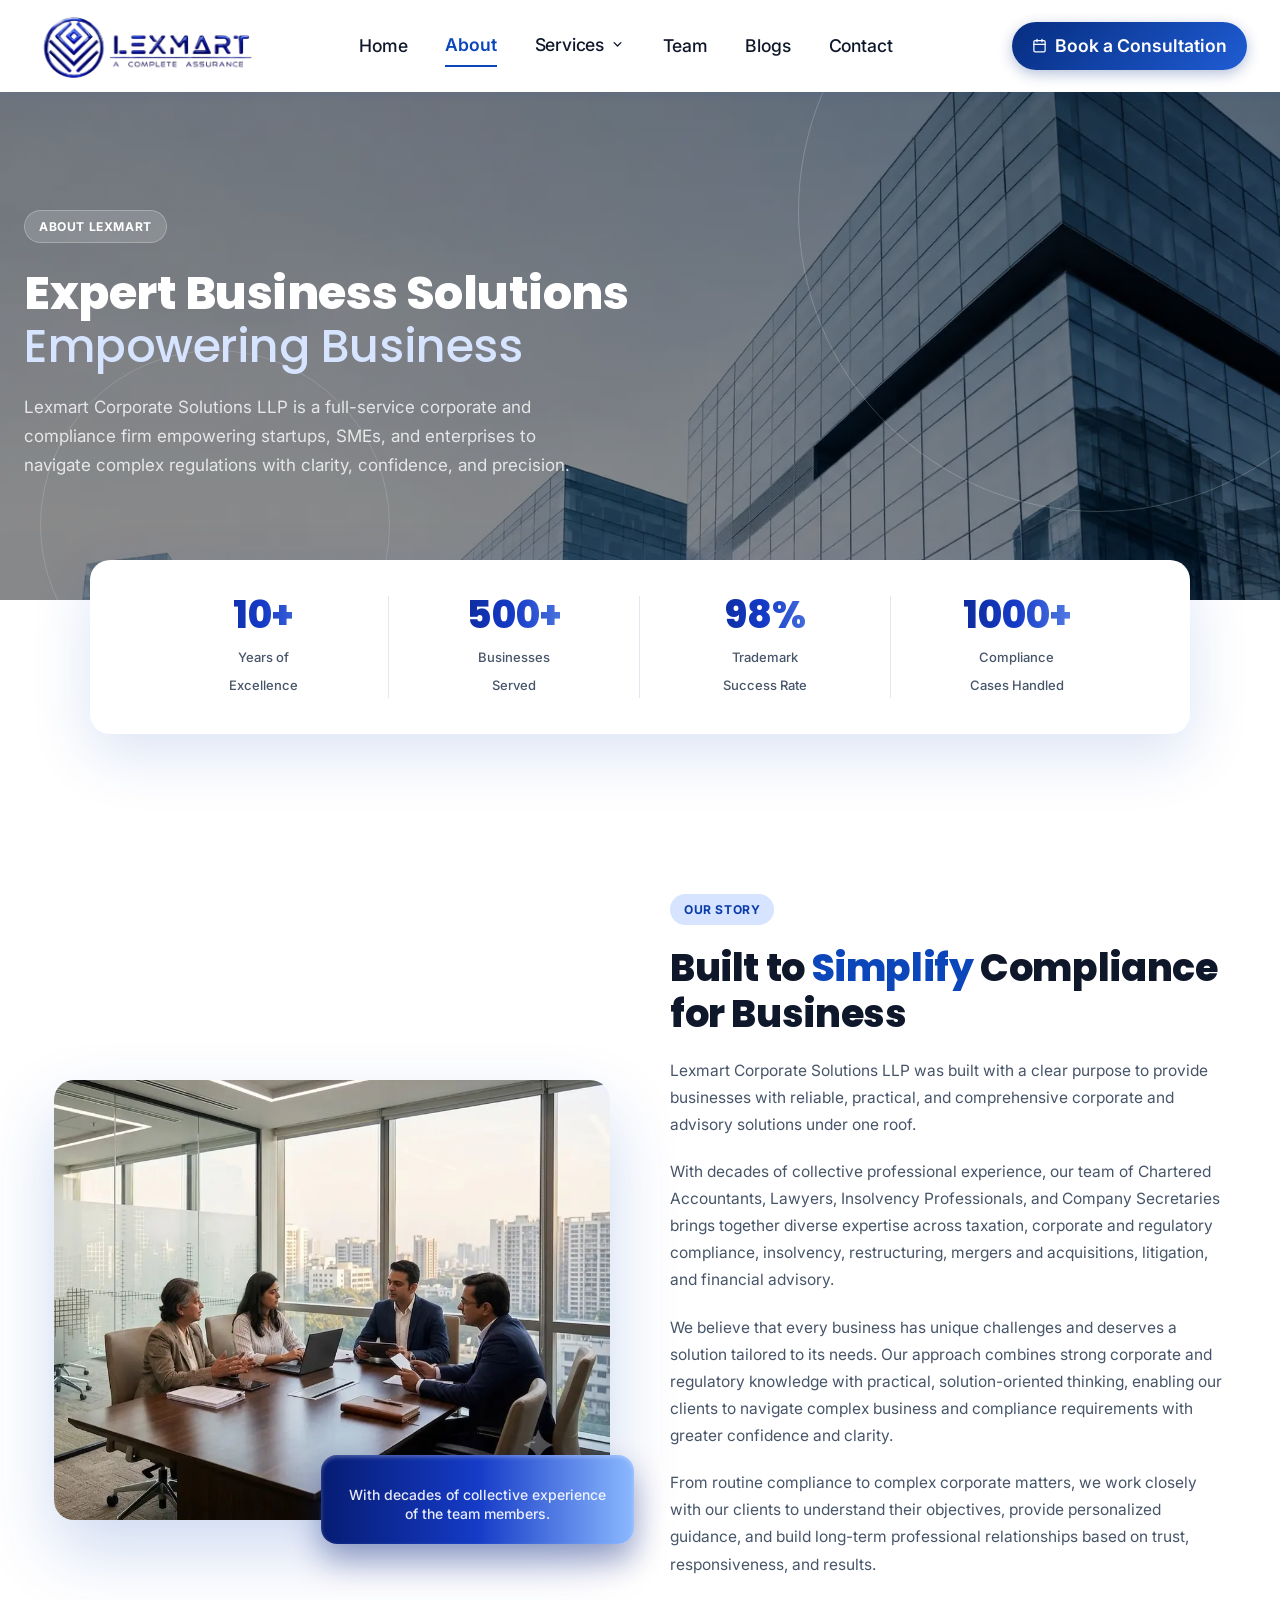
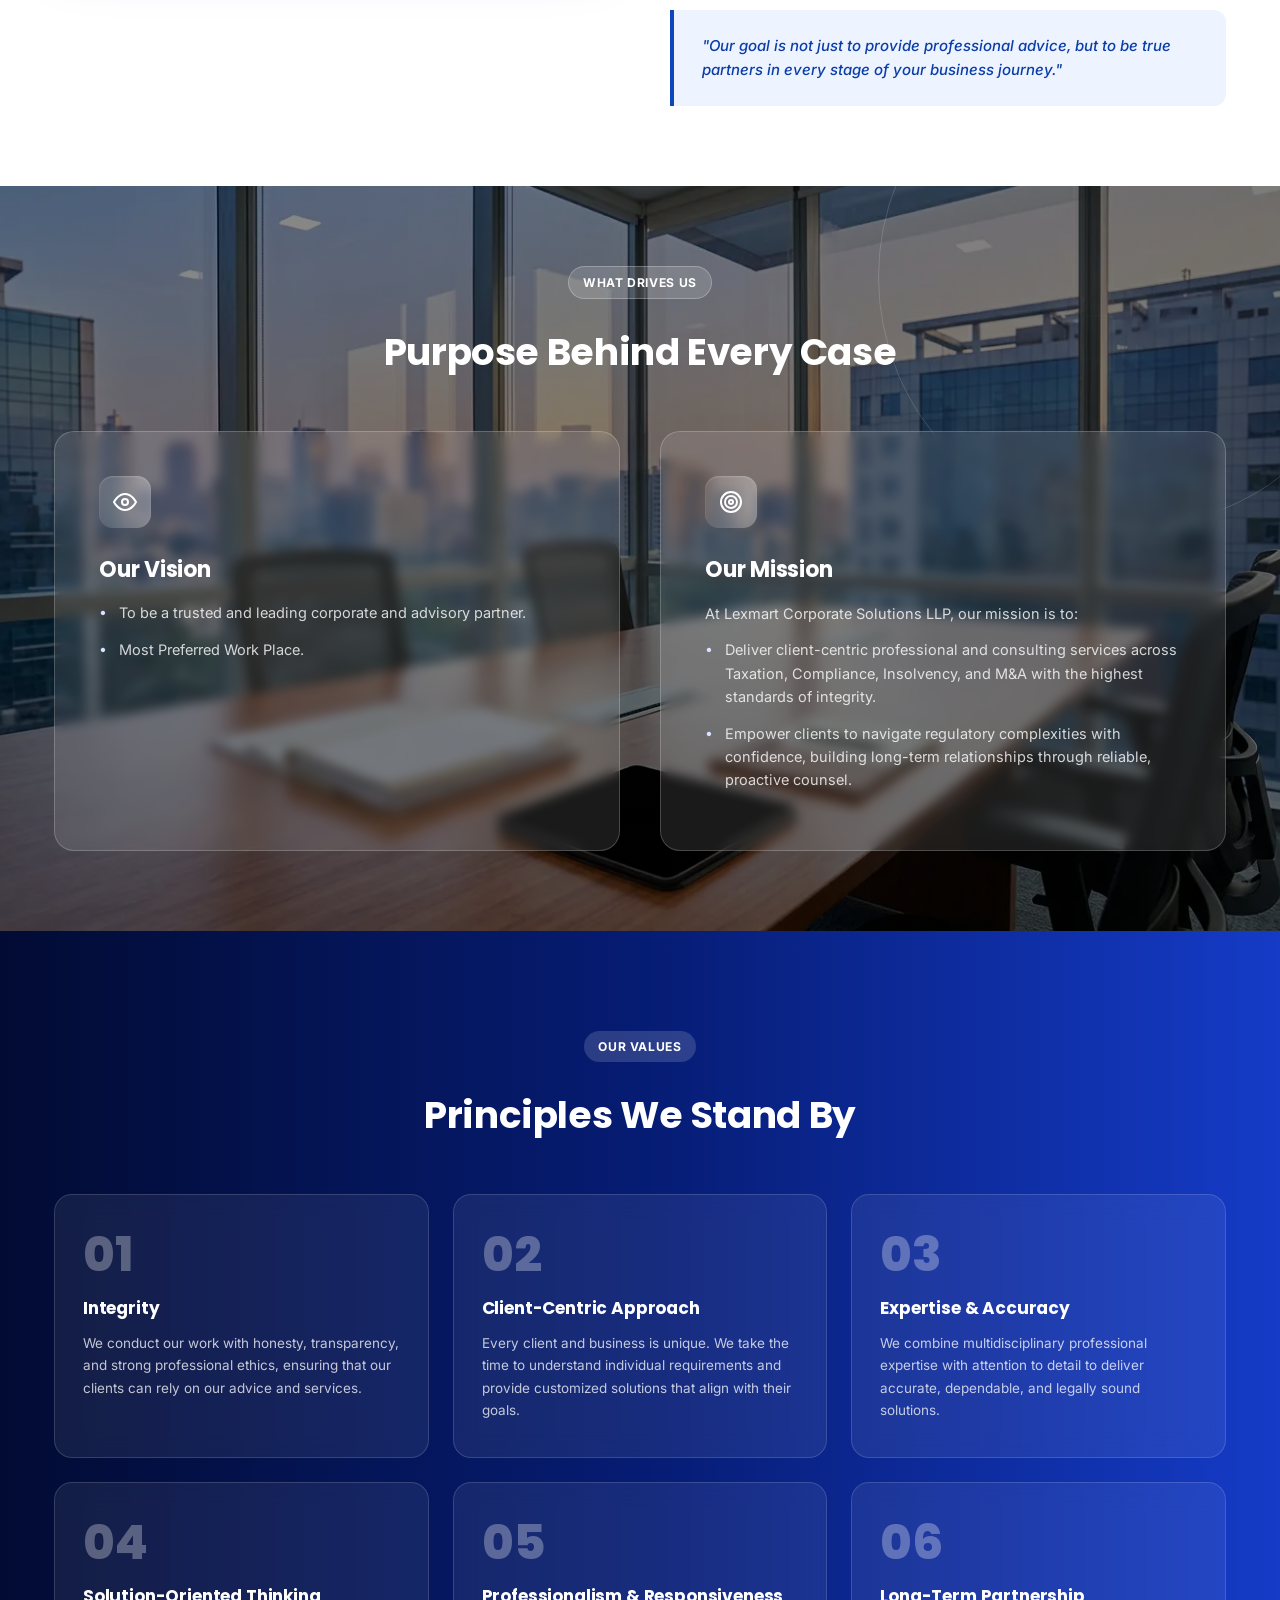
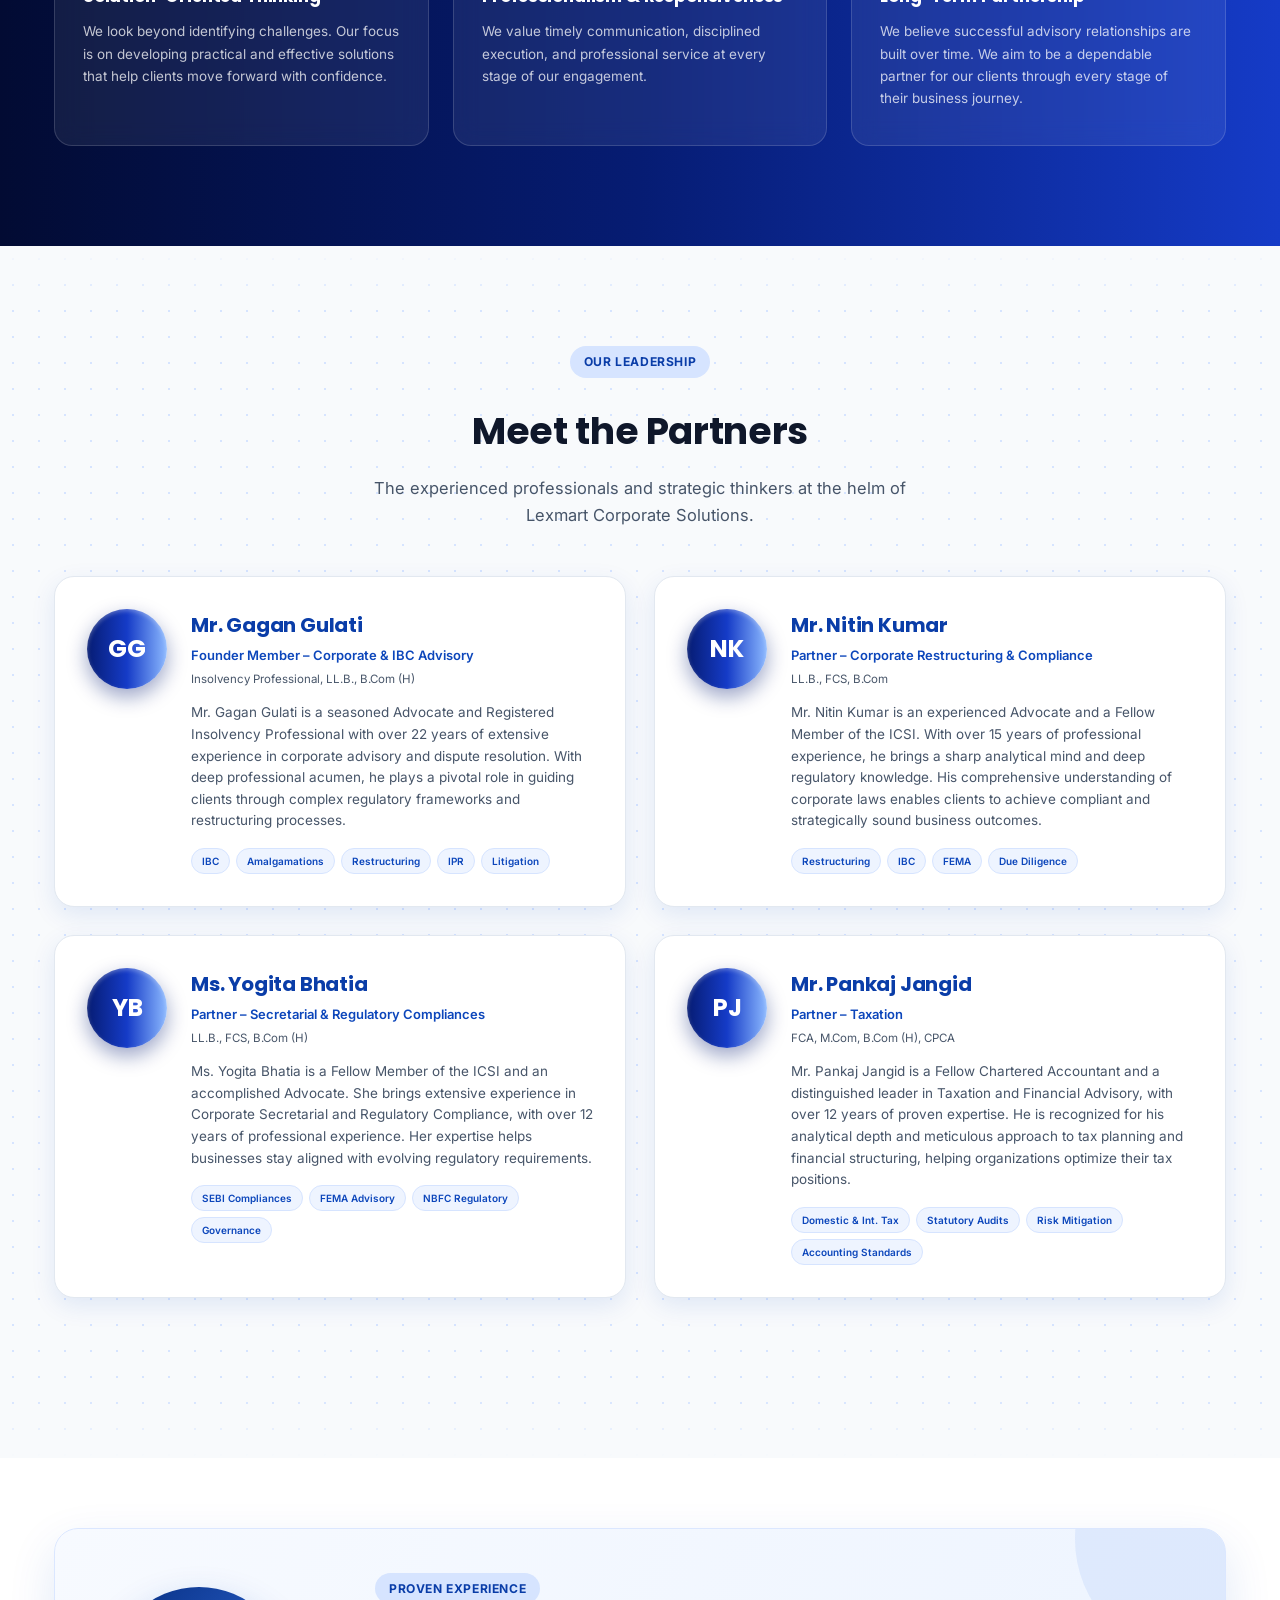
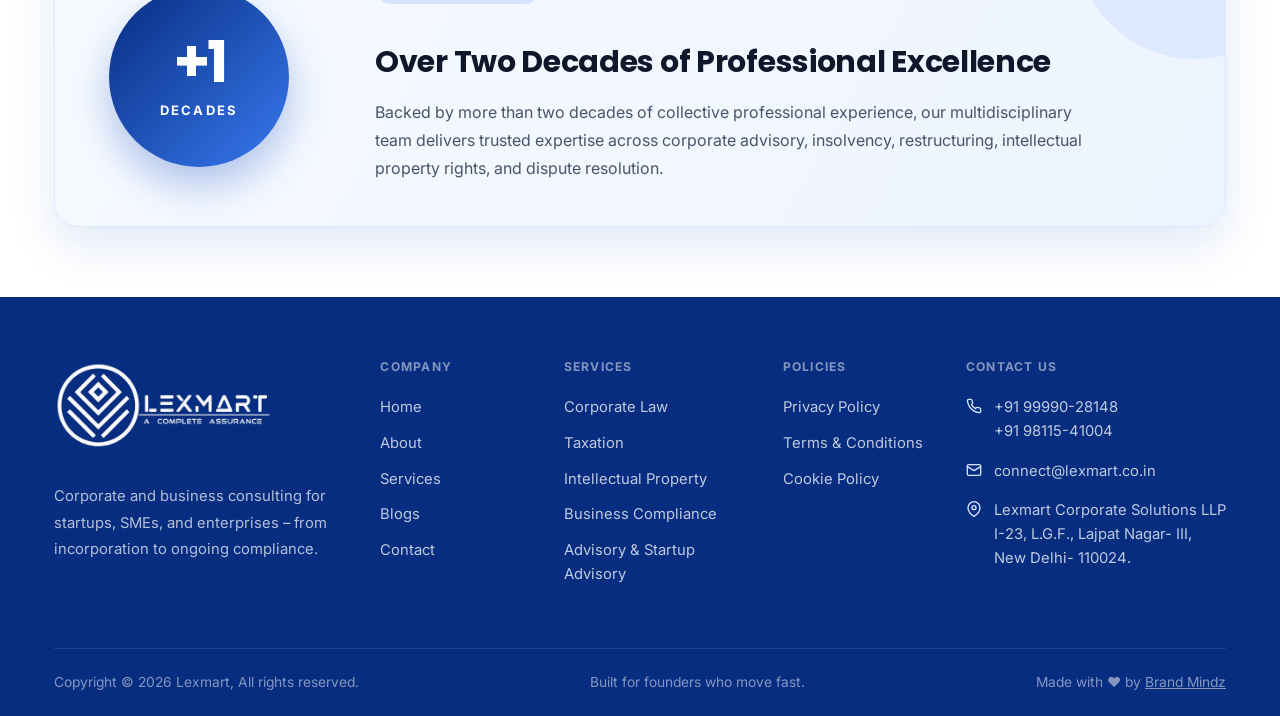
==== commit 3bb104f3: "lexmart update" ====
--- a/about.html
+++ b/about.html
@@ -13,7 +13,7 @@
   <link
     href="https://fonts.googleapis.com/css2?family=Poppins:wght@500;600;700;800&family=Inter:wght@400;500;600;700&display=swap"
     rel="stylesheet">
-  <link rel="stylesheet" href="style.css?v=20260903.2">
+  <link rel="stylesheet" href="style.css?v=20260903.3">
   <style>
     /* ── About-page-specific styles ── */
 
@@ -945,7 +945,7 @@
 
   <!-- Header -->
   <div id="site-header"></div>
-<script src="header.js?v=20260903.2" defer></script>
+<script src="header.js?v=20260903.3" defer></script>
 
   <!-- ── HERO ── -->
   <section class="about-hero animate-fade-in delay-100">
--- a/style.css
+++ b/style.css
@@ -166,7 +166,8 @@
 .mobile-nav,
 .mobile-nav button,
 .mobile-nav a {
-  font-family: 'Poppins', sans-serif;
+  font-family: 'Inter', Arial, Helvetica, sans-serif;
+  font-size: 17.6px;
 }
 
 .nav-wrap {
@@ -1923,7 +1924,7 @@
   font-size: 22px;
   font-weight: 600;
   color: var(--ink);
-  font-family: 'Poppins', sans-serif;
+  font-family: 'Inter', Arial, Helvetica, sans-serif;
   padding: 8px 0;
   border-bottom: 1px solid var(--border);
   width: 100%;
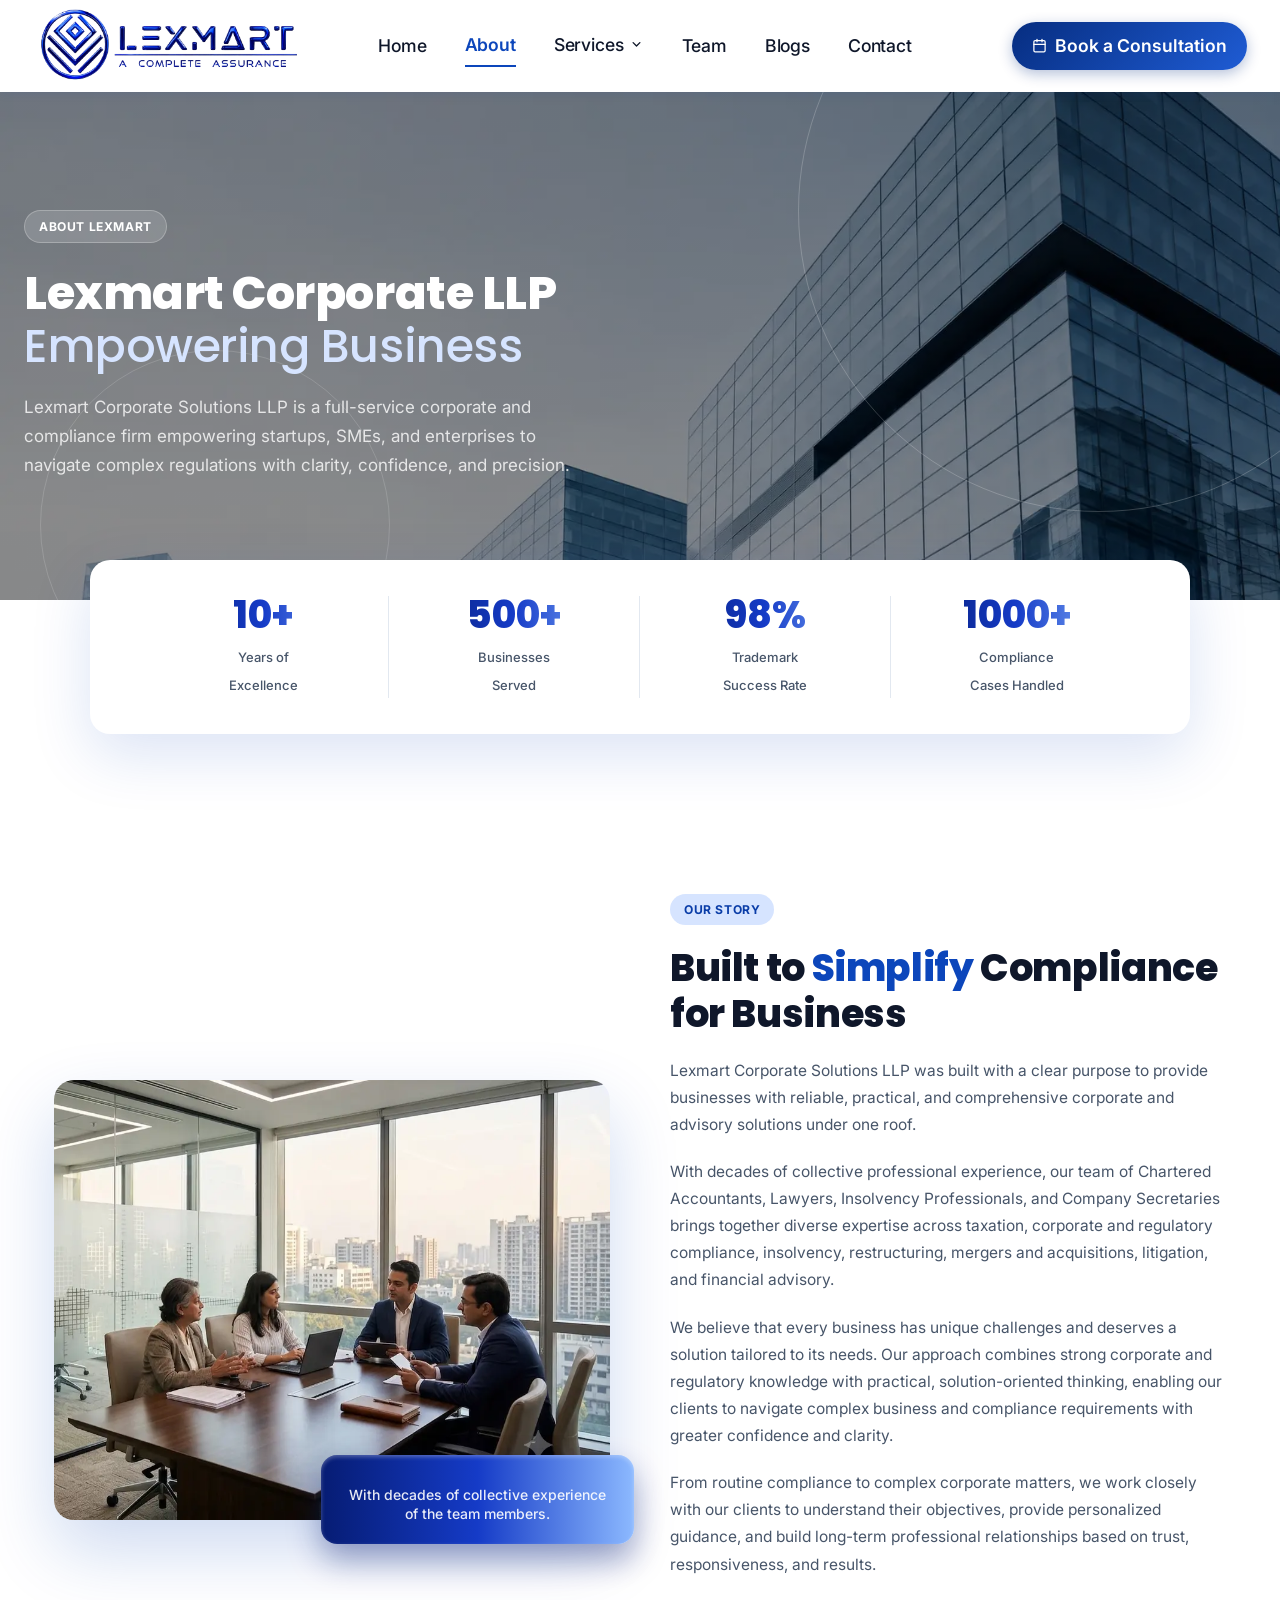
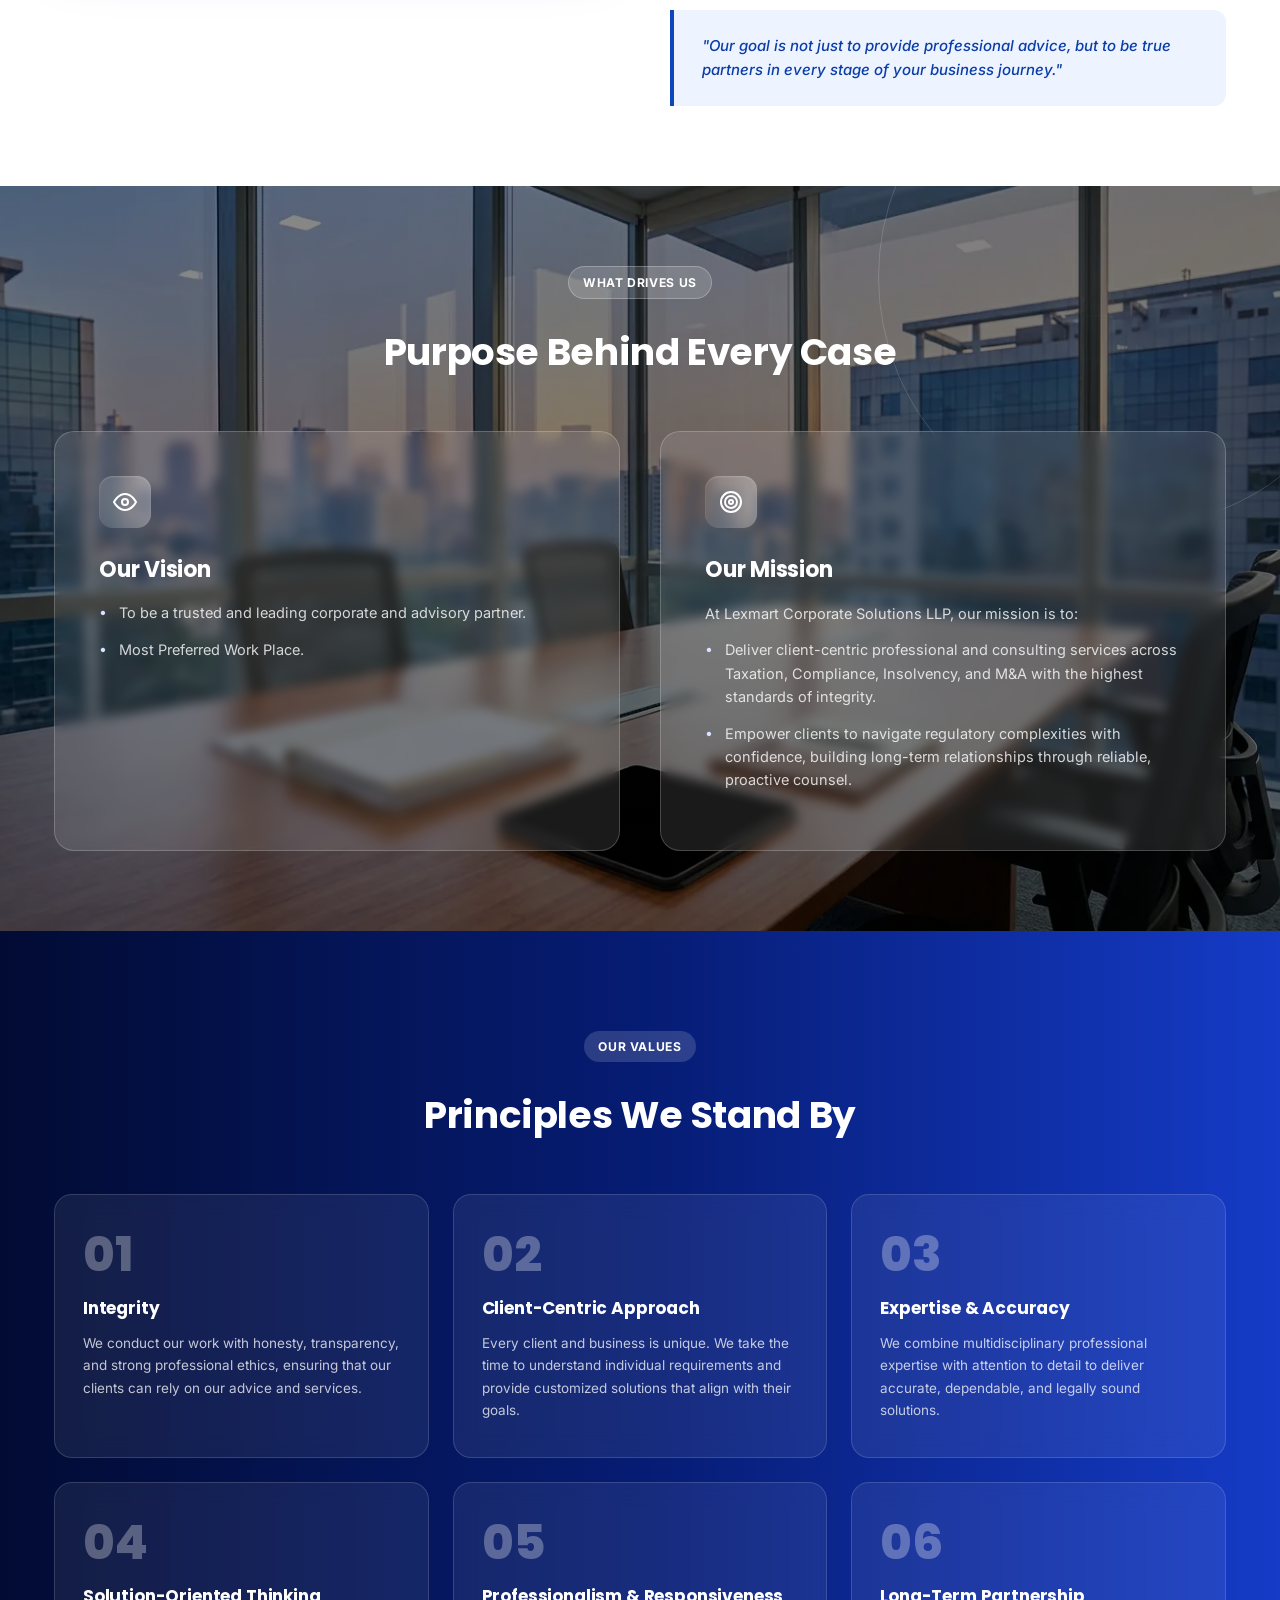
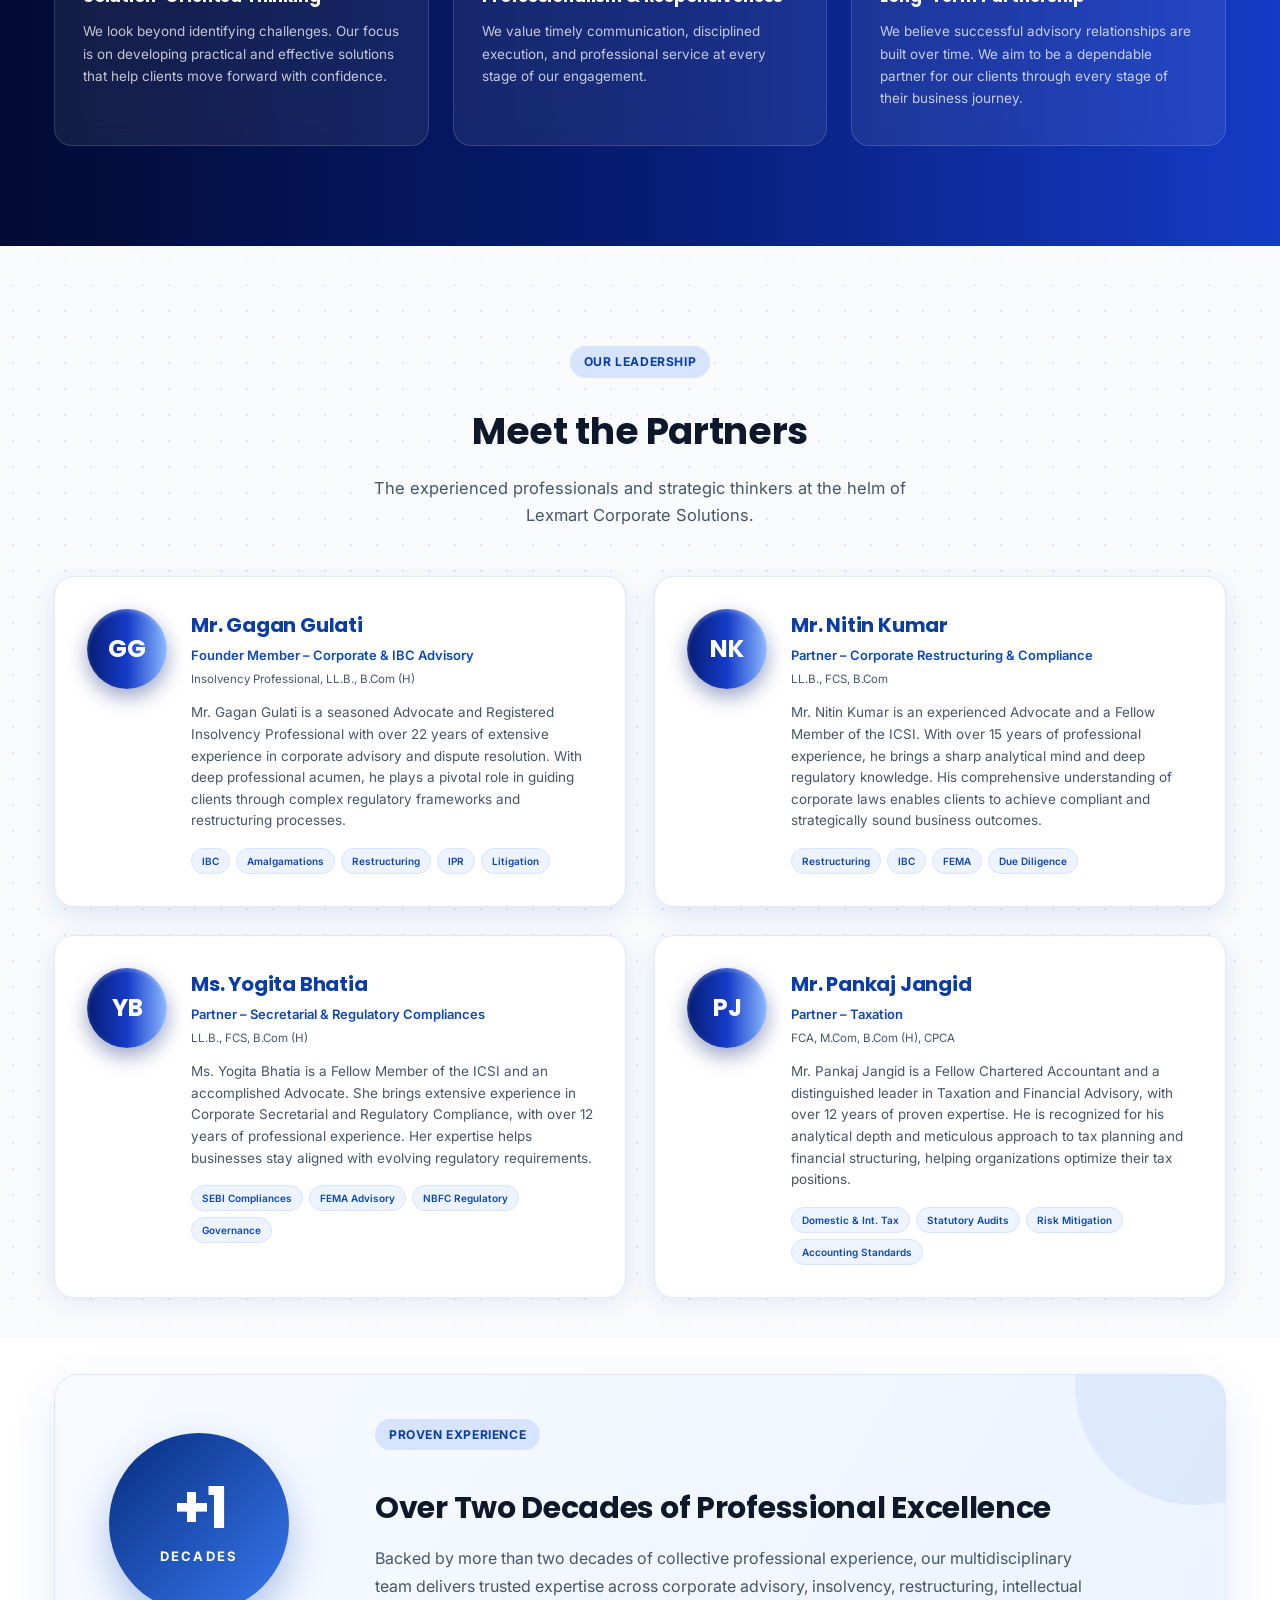
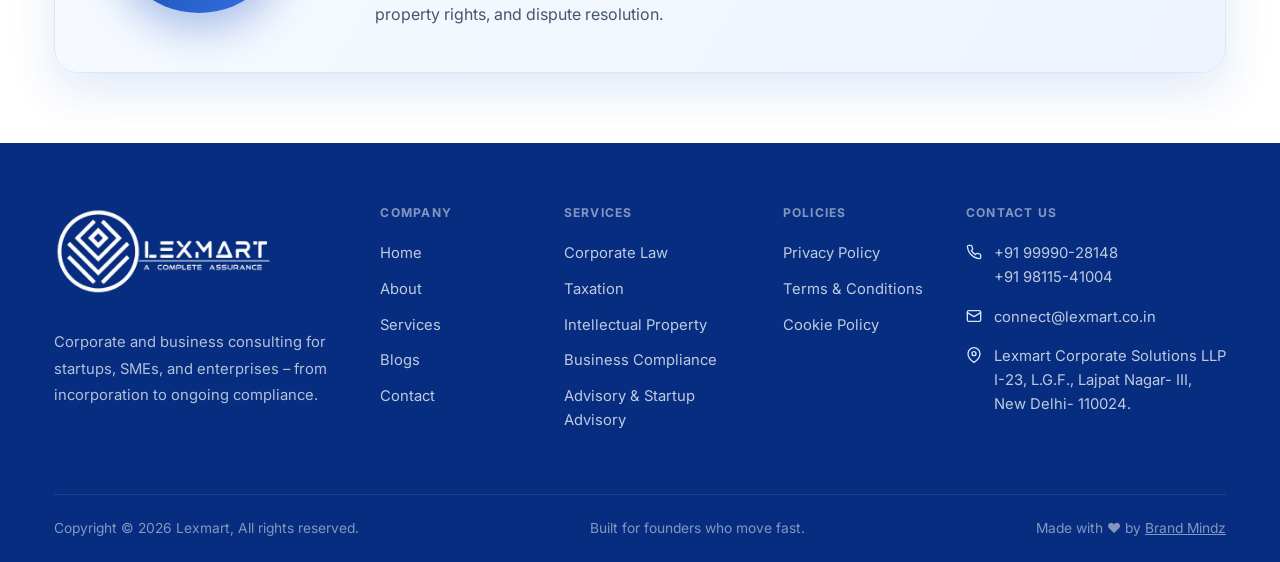
==== commit 79938aff: "changes" ====
--- a/about.html
+++ b/about.html
@@ -13,7 +13,7 @@
   <link
     href="https://fonts.googleapis.com/css2?family=Poppins:wght@500;600;700;800&family=Inter:wght@400;500;600;700&display=swap"
     rel="stylesheet">
-  <link rel="stylesheet" href="style.css?v=20260903.3">
+  <link rel="stylesheet" href="style.css?v=20260904.2">
   <style>
     /* ── About-page-specific styles ── */
 
@@ -423,7 +423,7 @@
 
     /* Team */
     .team-section {
-      padding: 100px 0;
+      padding: 100px 0 40px;
       background-color: #f8fafc;
       background-image: radial-gradient(#d6e4ff 1px, #f8fafc 1px);
       background-size: 26px 26px;
@@ -444,7 +444,7 @@
       grid-template-columns: repeat(2, 1fr);
       gap: 28px;
       margin-top: 48px;
-      margin-bottom: 60px;
+      margin-bottom: 0;
     }
 
     .partner-card-new {
@@ -527,7 +527,7 @@
     }
 
     .founder-experience {
-      padding: 70px 0;
+      padding: 36px 0 70px;
       background: #ffffff;
     }
 
@@ -945,14 +945,14 @@
 
   <!-- Header -->
   <div id="site-header"></div>
-<script src="header.js?v=20260903.3" defer></script>
+<script src="header.js?v=20260904.2" defer></script>
 
   <!-- ── HERO ── -->
   <section class="about-hero animate-fade-in delay-100">
     <div class="hero-deco"></div>
     <div class="about-hero-inner animate-slide-up delay-200">
       <span class="eyebrow">ABOUT LEXMART</span>
-      <h1>Expert Business Solutions <br><span class="highlight">Empowering Business</span></h1>
+      <h1>Lexmart Corporate LLP<br><span class="highlight">Empowering Business</span></h1>
       <p>Lexmart Corporate Solutions LLP is a full-service corporate and compliance firm empowering startups, SMEs, and
         enterprises to navigate complex regulations with clarity, confidence, and precision.</p>
     </div>
--- a/style.css
+++ b/style.css
@@ -50,6 +50,21 @@
   font-family: inherit;
 }
 
+/* Shared legal marker used by every service-list item. */
+.svc-feat-item .fi-dot {
+  background: linear-gradient(135deg, #0c46bb, #1f5cd4) !important;
+  color: transparent !important;
+  font-size: 0 !important;
+}
+
+.svc-feat-item .fi-dot::before {
+  content: "";
+  display: block;
+  width: 14px;
+  height: 14px;
+  background: center / contain no-repeat url("data:image/svg+xml,%3Csvg xmlns='http://www.w3.org/2000/svg' viewBox='0 0 24 24' fill='none' stroke='%23fff' stroke-width='3' stroke-linecap='round' stroke-linejoin='round'%3E%3Cpath d='m5 12 4 4L19 6'/%3E%3C/svg%3E");
+}
+
 .container {
   max-width: 1220px;
   margin: 0 auto;
@@ -368,6 +383,7 @@
 .hero-rating .rating-group {
   display: flex;
   align-items: center;
+  justify-content: center;
   gap: 10px;
 }
 
@@ -1045,13 +1061,22 @@
   content: "";
   position: absolute;
   inset: 0;
-  background: url('https://images.unsplash.com/photo-1454165804606-c3d57bc86b40?q=80&w=2070&auto=format&fit=crop') center/cover no-repeat;
-  opacity: 0.25;
-  mix-blend-mode: luminosity;
+  z-index: 1;
+  background: linear-gradient(90deg, rgba(3, 20, 66, .76), rgba(14, 68, 224, .65));
   pointer-events: none;
 }
 
-.cta-banner>* {
+.cta-banner-video {
+  position: absolute;
+  inset: 0;
+  width: 100%;
+  height: 100%;
+  object-fit: cover;
+  object-position: center;
+  z-index: 0;
+}
+
+.cta-banner > *:not(.cta-banner-video) {
   position: relative;
   z-index: 2;
 }
@@ -2711,3 +2736,228 @@
     line-height: 1.55;
   }
 }
+
+/* Cinematic homepage hero carousel */
+.hero-slider {
+  position: relative;
+  min-height: clamp(540px, calc(100svh - 180px), 700px);
+  padding: 0;
+  overflow: hidden;
+  isolation: isolate;
+  background: #061a38;
+}
+
+.hero-slider::after {
+  display: none;
+}
+
+.hero-slide {
+  position: absolute;
+  inset: 0;
+  z-index: 0;
+  opacity: 0;
+  visibility: hidden;
+  transition: opacity .9s ease, visibility .9s ease;
+}
+
+.hero-slide.is-active {
+  z-index: 1;
+  opacity: 1;
+  visibility: visible;
+}
+
+.hero-slide > img,
+.hero-slide > video {
+  position: absolute;
+  inset: 0;
+  width: 100%;
+  height: 100%;
+  object-fit: cover;
+  object-position: center;
+}
+
+.hero-slide:first-child > img {
+  object-position: center;
+}
+
+.hero-slide:last-of-type > img {
+  object-position: center 34%;
+}
+
+.hero-slide.is-active > img {
+  animation: heroCinematicZoom 9s ease-out both;
+}
+
+@keyframes heroCinematicZoom {
+  from { transform: scale(1.035); }
+  to { transform: scale(1.085); }
+}
+
+.hero-slide-shade {
+  position: absolute;
+  inset: 0;
+  z-index: 1;
+  background:
+    linear-gradient(90deg, rgba(3, 17, 39, .91) 0%, rgba(4, 24, 51, .76) 38%, rgba(4, 24, 51, .26) 72%, rgba(4, 24, 51, .48) 100%),
+    linear-gradient(0deg, rgba(2, 12, 29, .55), transparent 52%);
+}
+
+.hero-slide-content {
+  position: relative;
+  z-index: 2;
+  display: flex;
+  min-height: clamp(540px, calc(100svh - 180px), 700px);
+  flex-direction: column;
+  align-items: flex-start;
+  justify-content: center;
+  padding-top: 44px;
+  padding-bottom: 88px;
+  color: #fff;
+}
+
+.hero-kicker {
+  display: inline-flex;
+  align-items: center;
+  gap: 10px;
+  margin-bottom: 20px;
+  color: #8db7ff;
+  font-size: 13px;
+  font-weight: 700;
+  letter-spacing: .1em;
+  text-transform: uppercase;
+}
+
+.hero-kicker i {
+  width: 9px;
+  height: 9px;
+  border-radius: 50%;
+  background: #2c72ef;
+  box-shadow: 0 0 0 6px rgba(44, 114, 239, .18);
+}
+
+.hero-slider .hero-slide-content h1 {
+  max-width: 800px;
+  margin: 0 0 24px;
+  color: #fff;
+  font-size: clamp(46px, 5.1vw, 76px);
+  font-weight: 700;
+  line-height: 1.06;
+  letter-spacing: -.035em;
+  text-wrap: balance;
+}
+
+.hero-slider .hero-slide-content h1 em {
+  color: #8db7ff;
+  font-family: Georgia, 'Times New Roman', serif;
+  font-size: .55em;
+  font-weight: 400;
+}
+
+.hero-slider .hero-slide-content h1.hero-company-heading {
+  max-width: 1050px;
+}
+
+.hero-company-heading > span {
+  white-space: nowrap;
+}
+
+.hero-slider .hero-slide-content p {
+  max-width: 610px;
+  margin: 0 0 30px;
+  color: rgba(255, 255, 255, .84);
+  font-size: 17px;
+  line-height: 1.7;
+}
+
+.hero-slide-cta {
+  display: inline-flex;
+  align-items: center;
+  justify-content: center;
+  gap: 10px;
+  width: 230px;
+  min-height: 52px;
+  padding: 0 24px;
+  border: 1px solid rgba(255, 255, 255, .7);
+  border-radius: 999px;
+  background: #fff;
+  color: var(--blue-800);
+  font-size: 14px;
+  font-weight: 700;
+  transition: background .25s ease, color .25s ease, transform .25s ease;
+}
+
+.hero-slide-cta:hover {
+  background: var(--blue-700);
+  color: #fff;
+  transform: translateY(-2px);
+}
+
+.hero-slider ~ .stats-strip {
+  margin-top: -50px;
+  top: -32px;
+  margin-bottom: -32px;
+}
+
+@media (max-width: 700px) {
+  .hero-slider,
+  .hero-slide-content {
+    min-height: 560px;
+  }
+
+  .hero-slide > img,
+  .hero-slide > video {
+    object-position: 62% center;
+  }
+
+  .hero-slide:last-of-type > img {
+    object-position: 48% center;
+  }
+
+  .hero-slide-shade {
+    background: linear-gradient(90deg, rgba(3, 17, 39, .93), rgba(4, 24, 51, .62));
+  }
+
+  .hero-slide-content {
+    justify-content: flex-end;
+    padding: 72px 20px 72px;
+  }
+
+  .hero-kicker {
+    font-size: 10.5px;
+    line-height: 1.4;
+  }
+
+  .hero-slider .hero-slide-content h1 {
+    max-width: 350px;
+    font-size: clamp(37px, 11vw, 52px);
+    line-height: 1.06;
+  }
+
+  .hero-slider .hero-slide-content h1.hero-company-heading {
+    max-width: 350px;
+  }
+
+  .hero-company-heading > span {
+    white-space: normal;
+  }
+
+  .hero-slider .hero-slide-content p {
+    max-width: 350px;
+    font-size: 15px;
+    line-height: 1.6;
+  }
+
+  .hero-slider ~ .stats-strip {
+    margin-top: 0;
+    top: 0;
+    margin-bottom: 0;
+  }
+}
+
+@media (prefers-reduced-motion: reduce) {
+  .hero-slide,
+  .hero-slide.is-active > img {
+    animation: none;
+    transition: none;
+  }
+}
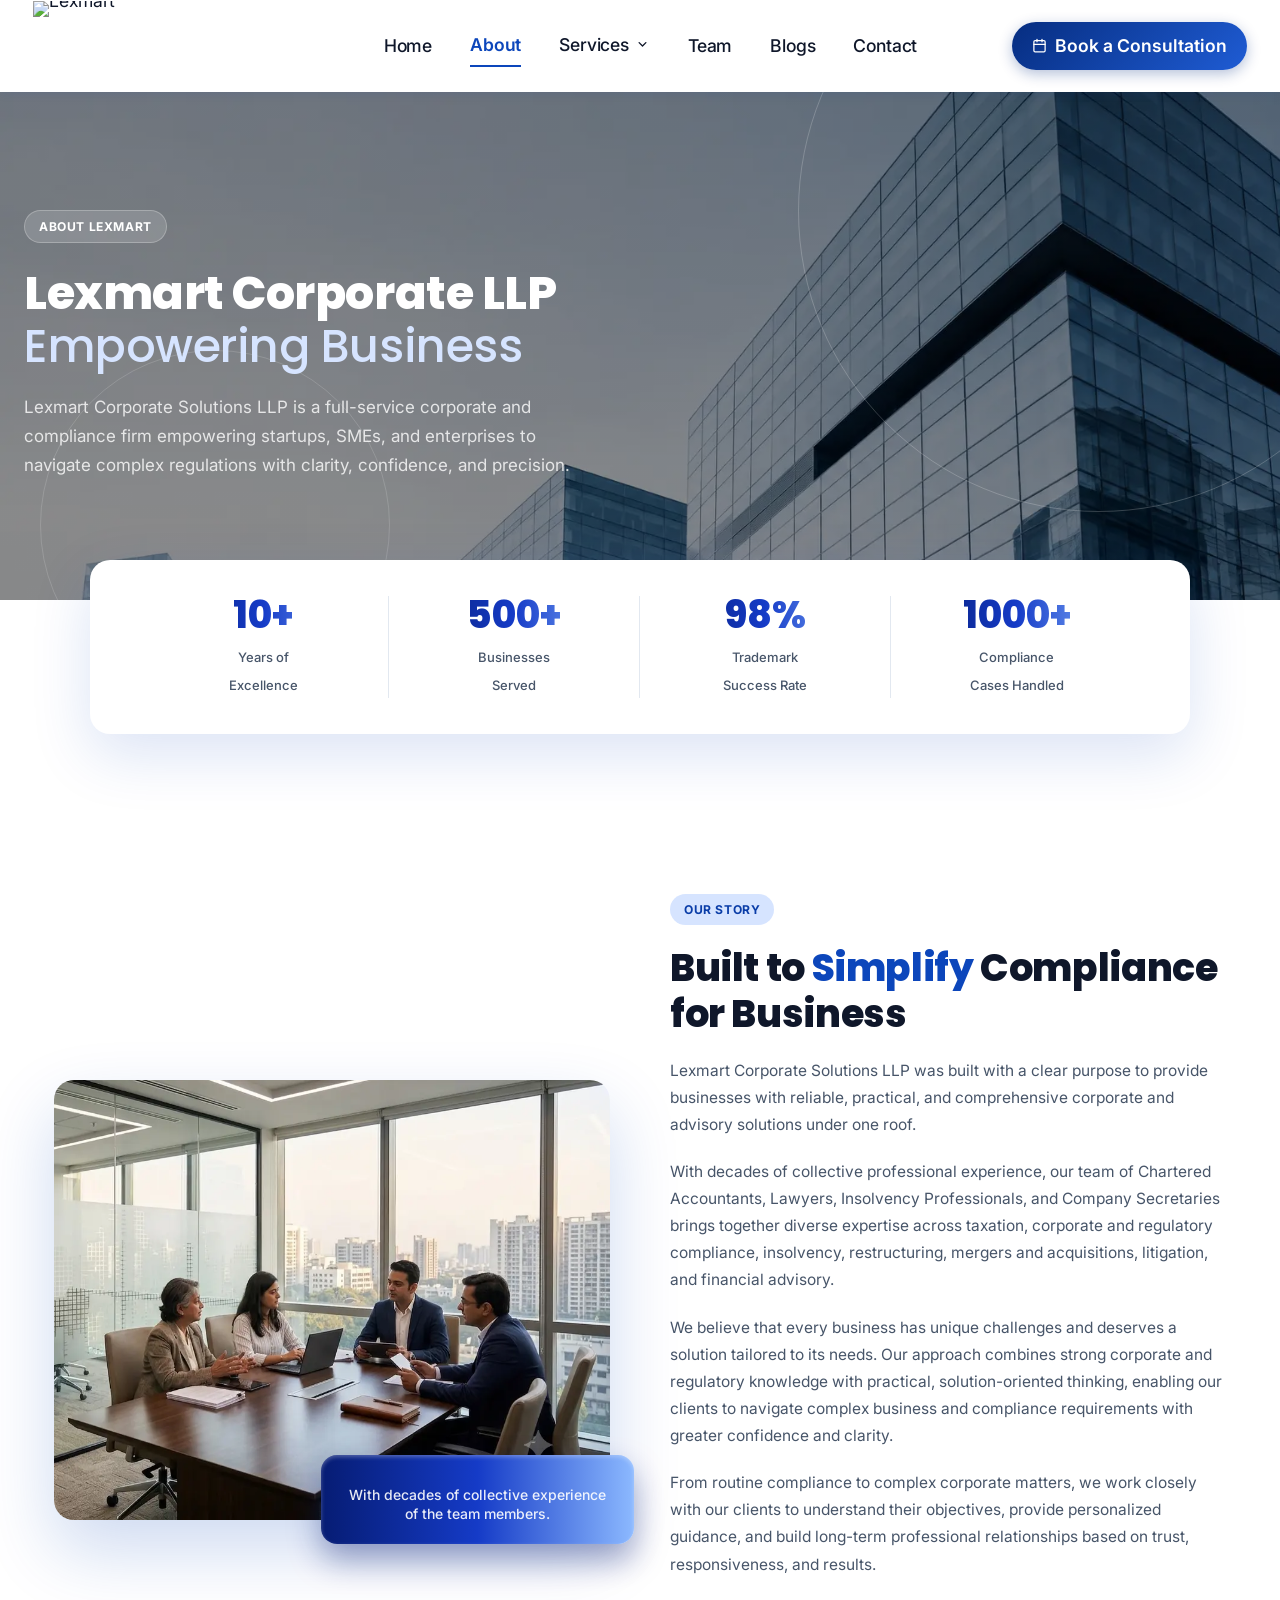
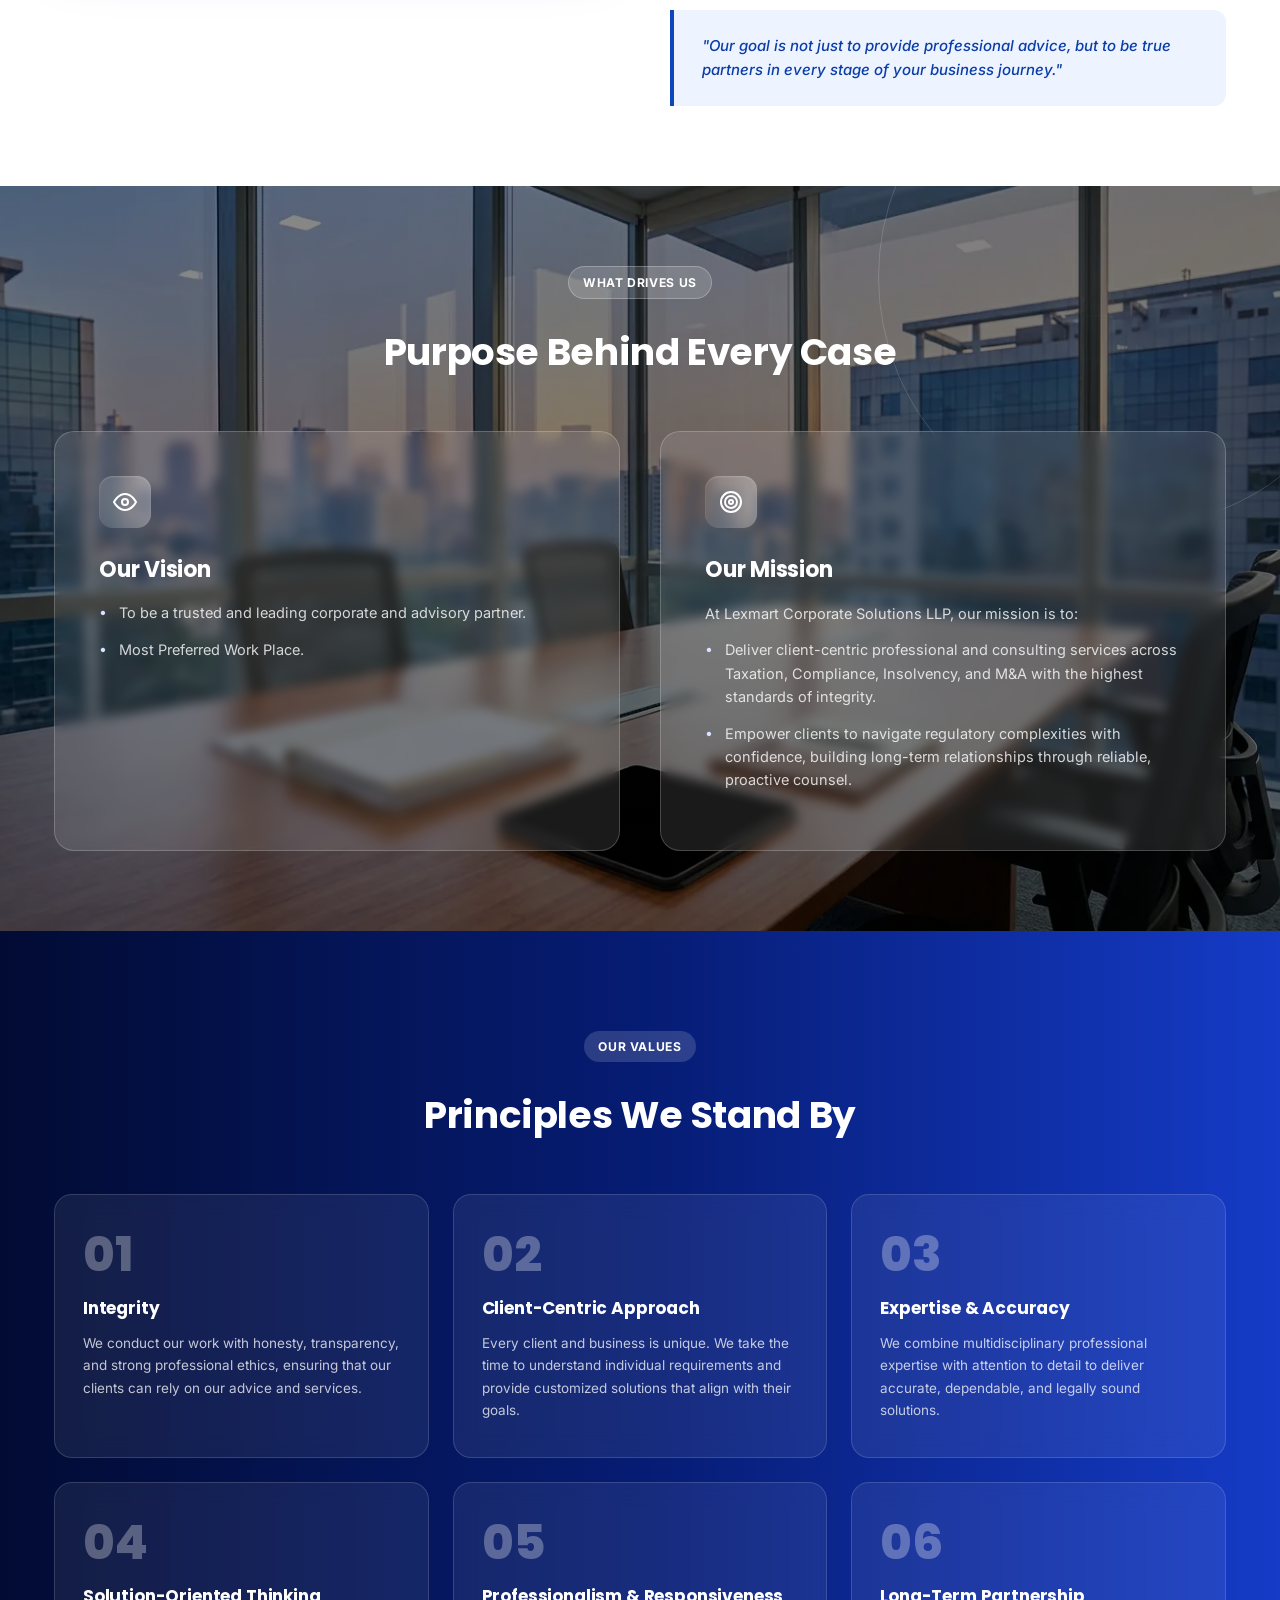
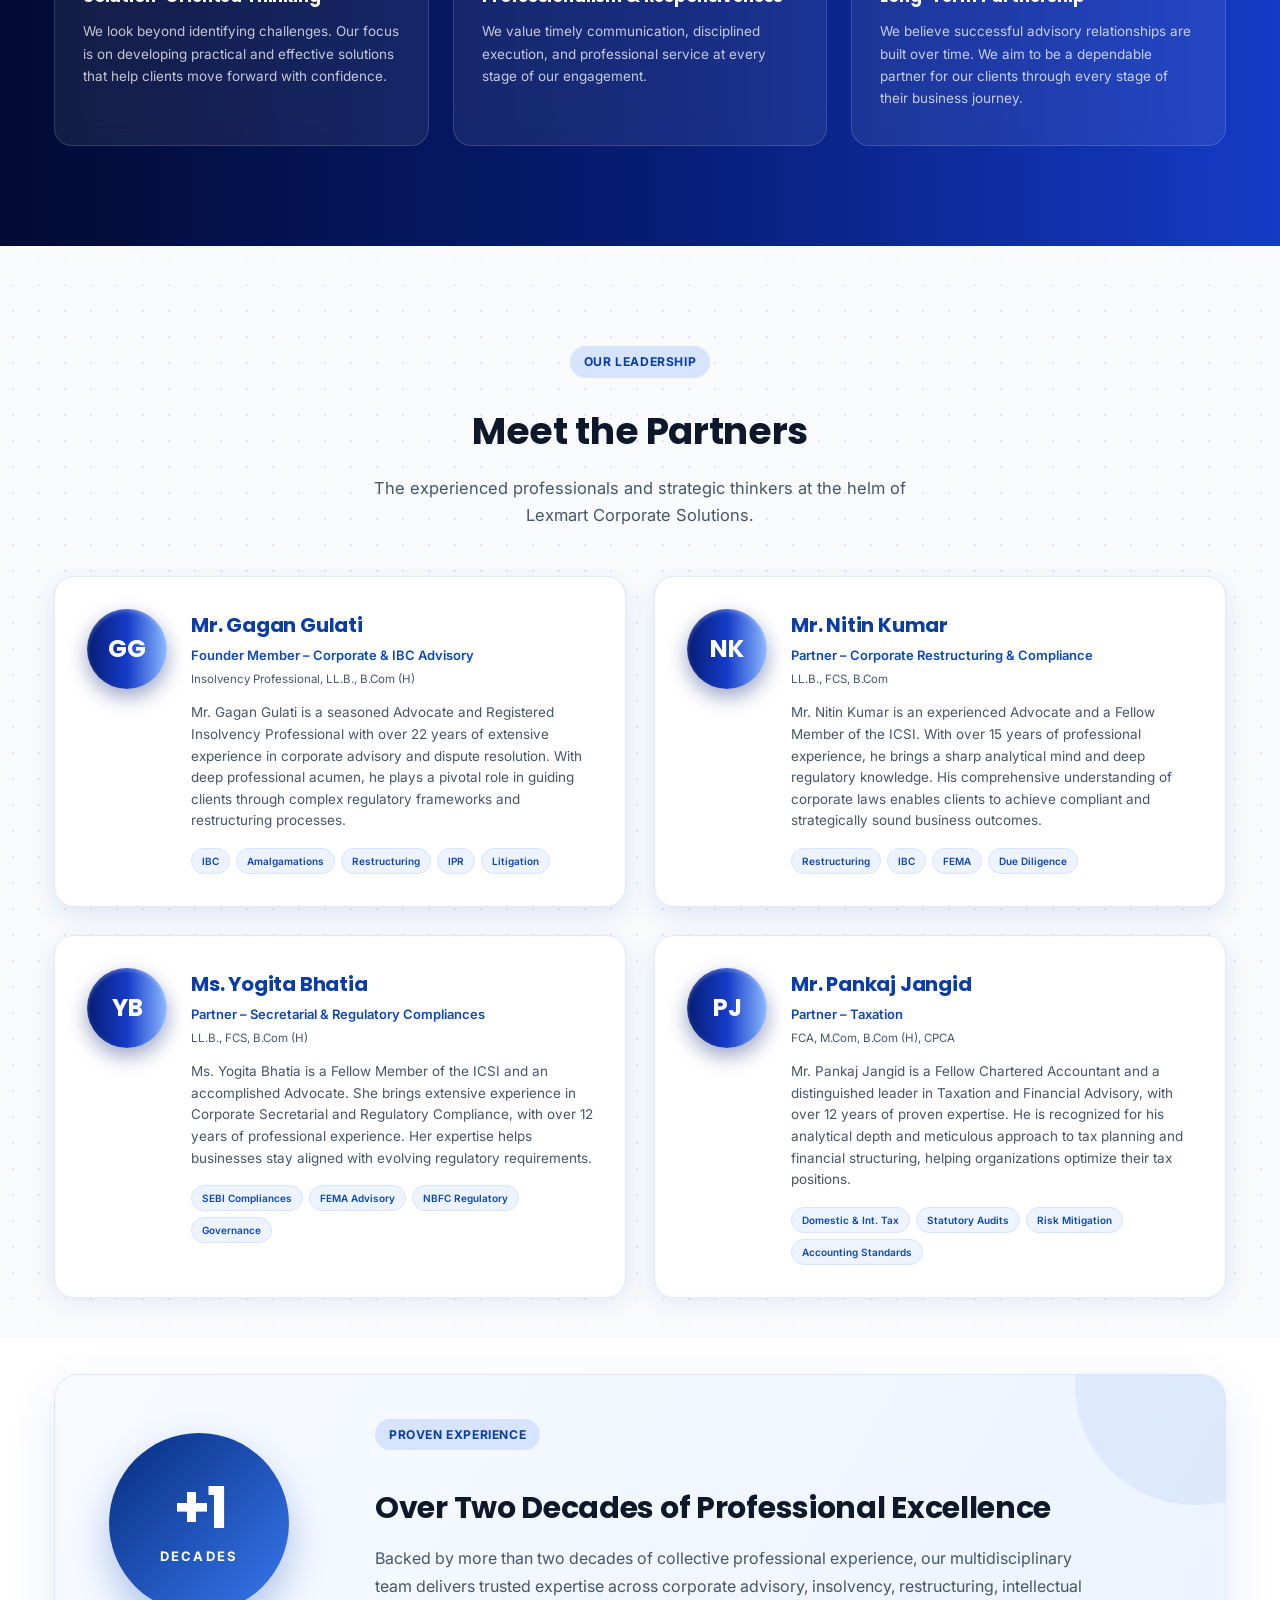
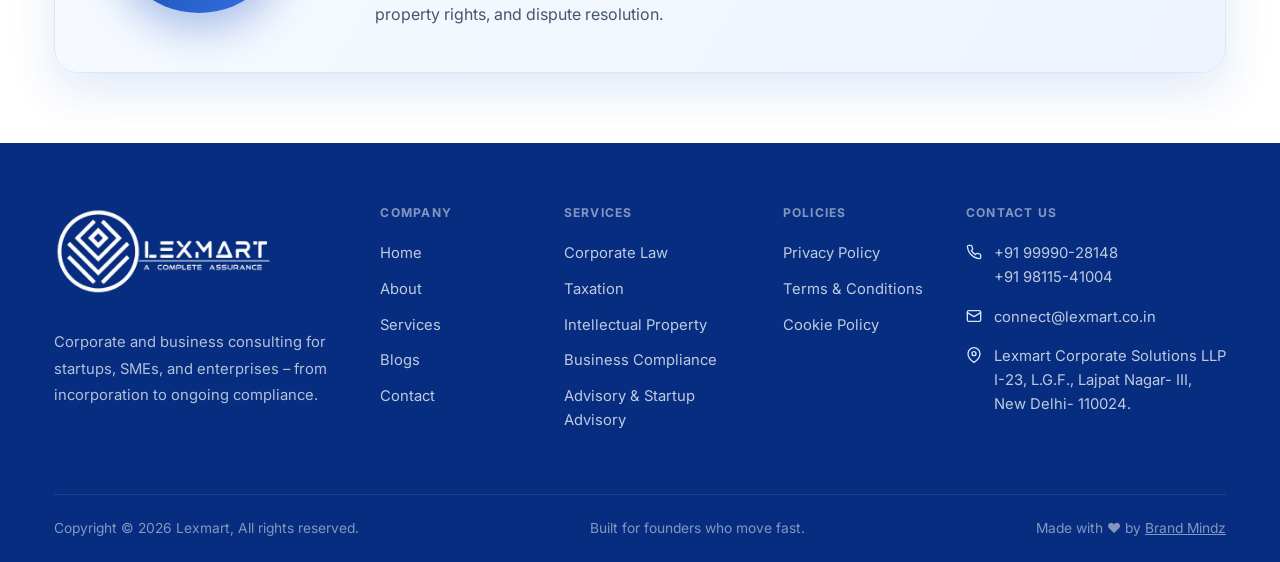
==== commit 6836a4a8: "safiq" ====
--- a/about.html
+++ b/about.html
@@ -13,7 +13,7 @@
   <link
     href="https://fonts.googleapis.com/css2?family=Poppins:wght@500;600;700;800&family=Inter:wght@400;500;600;700&display=swap"
     rel="stylesheet">
-  <link rel="stylesheet" href="style.css?v=20260904.2">
+  <link rel="stylesheet" href="style.css?v=20260907.2">
   <style>
     /* ── About-page-specific styles ── */
 
@@ -945,7 +945,7 @@
 
   <!-- Header -->
   <div id="site-header"></div>
-<script src="header.js?v=20260904.2" defer></script>
+<script src="header.js?v=20260907.2" defer></script>
 
   <!-- ── HERO ── -->
   <section class="about-hero animate-fade-in delay-100">
--- a/style.css
+++ b/style.css
@@ -208,6 +208,9 @@
 .logo img {
   height: 90px !important;
   width: auto !important;
+  max-width: 280px;
+  object-fit: contain;
+  object-position: left center;
   display: block;
   margin: 0;
   padding: 0;
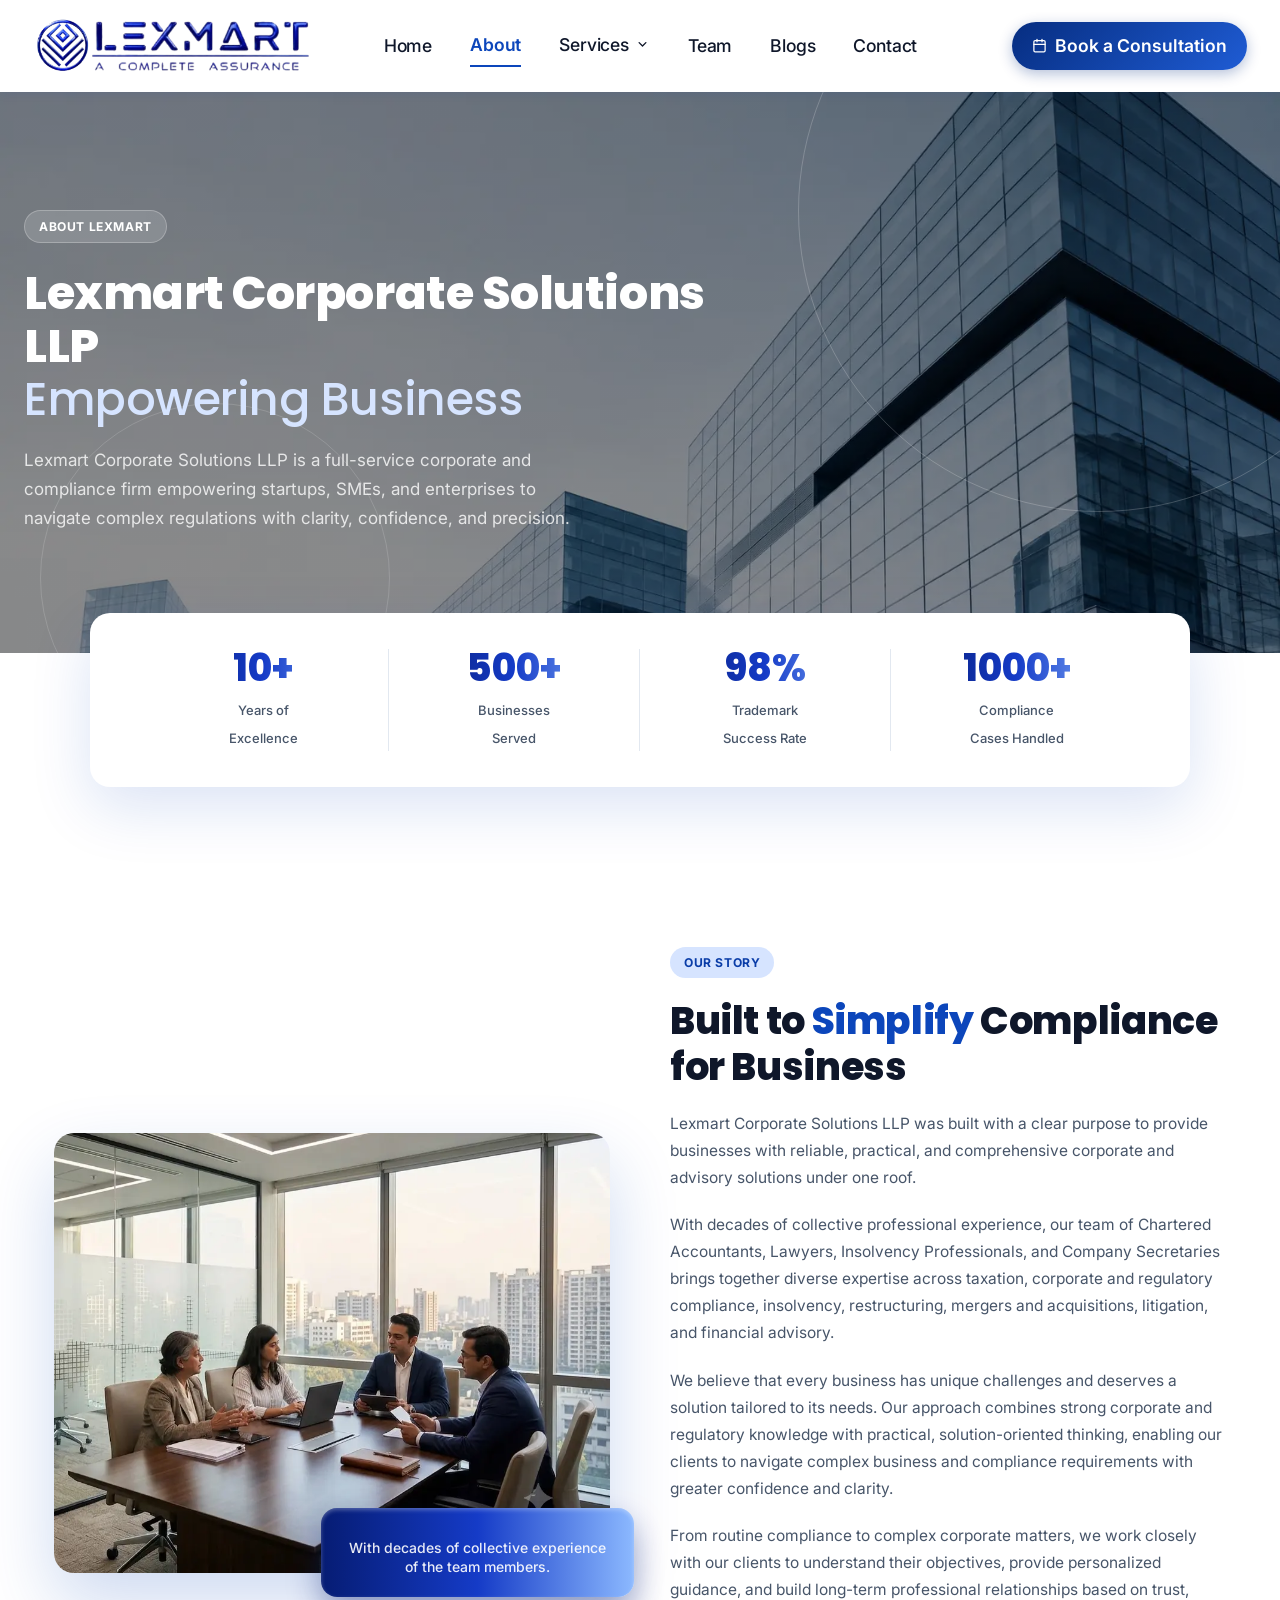
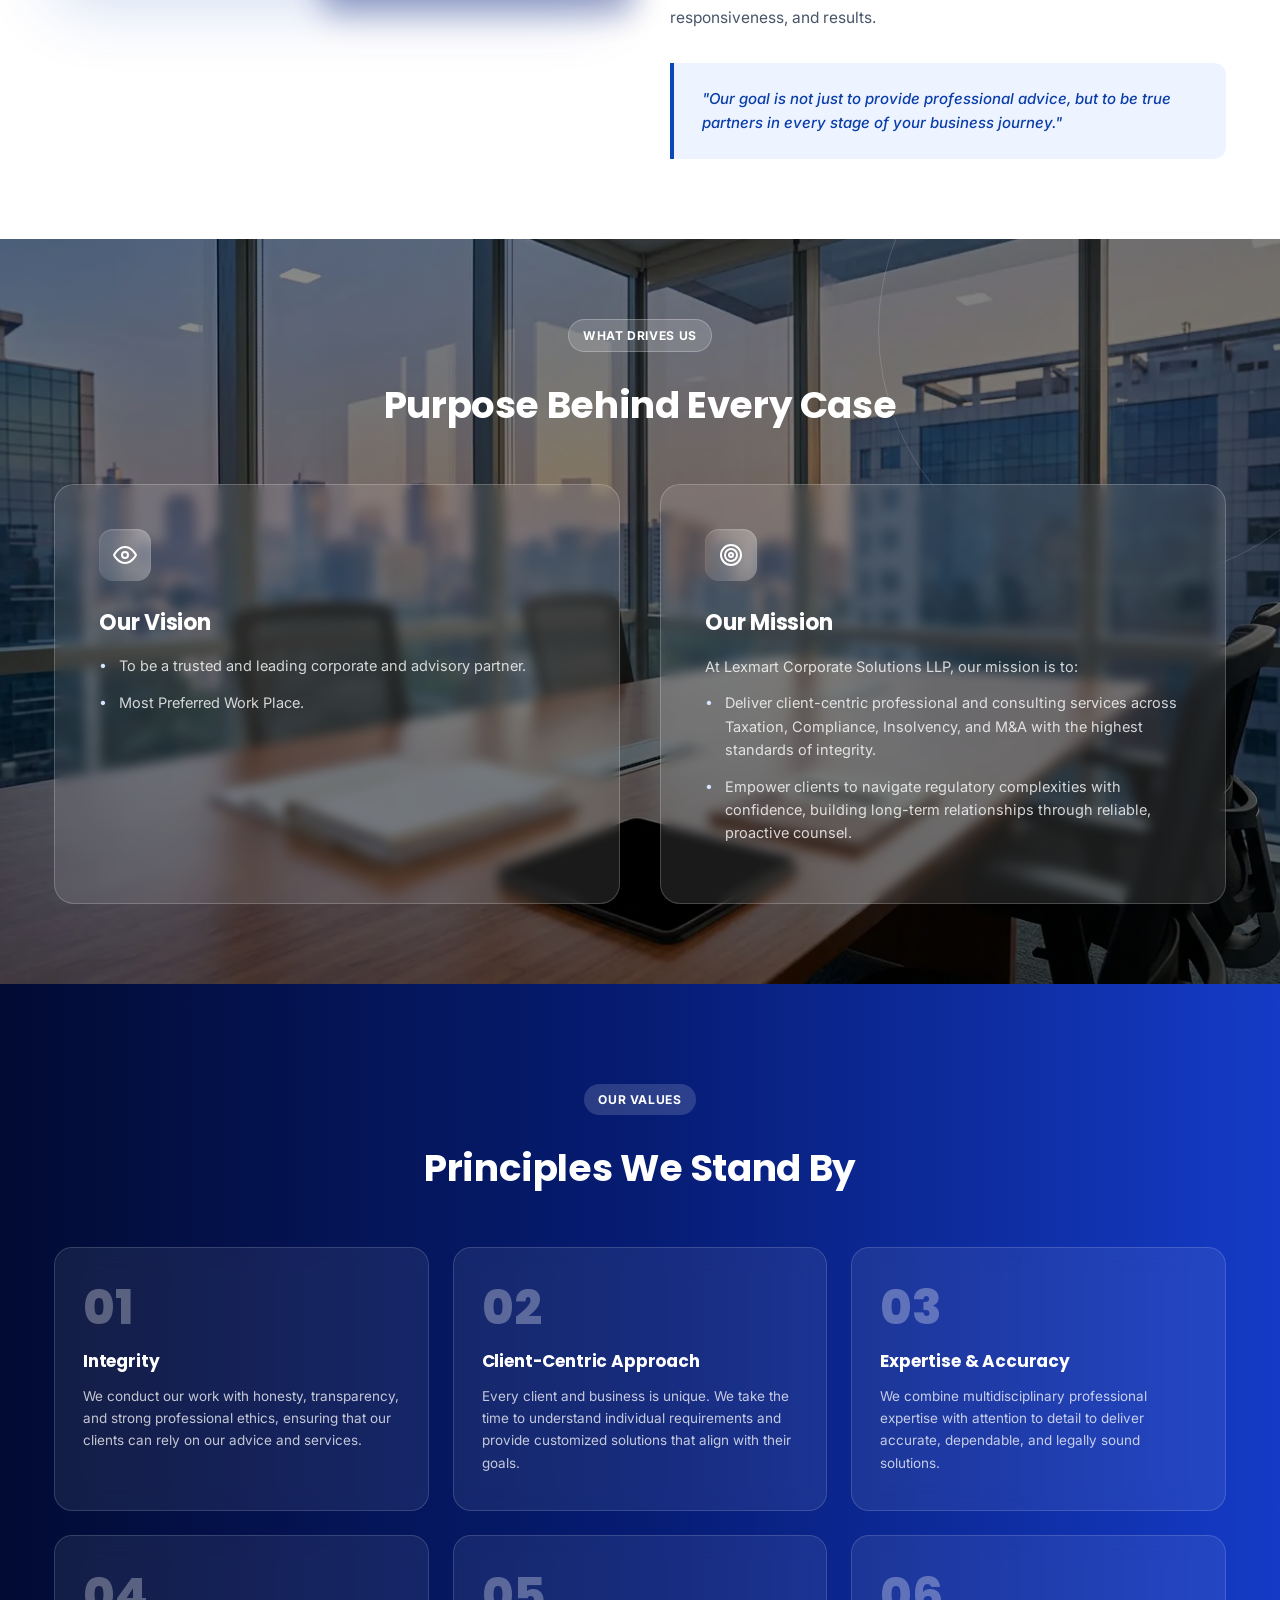
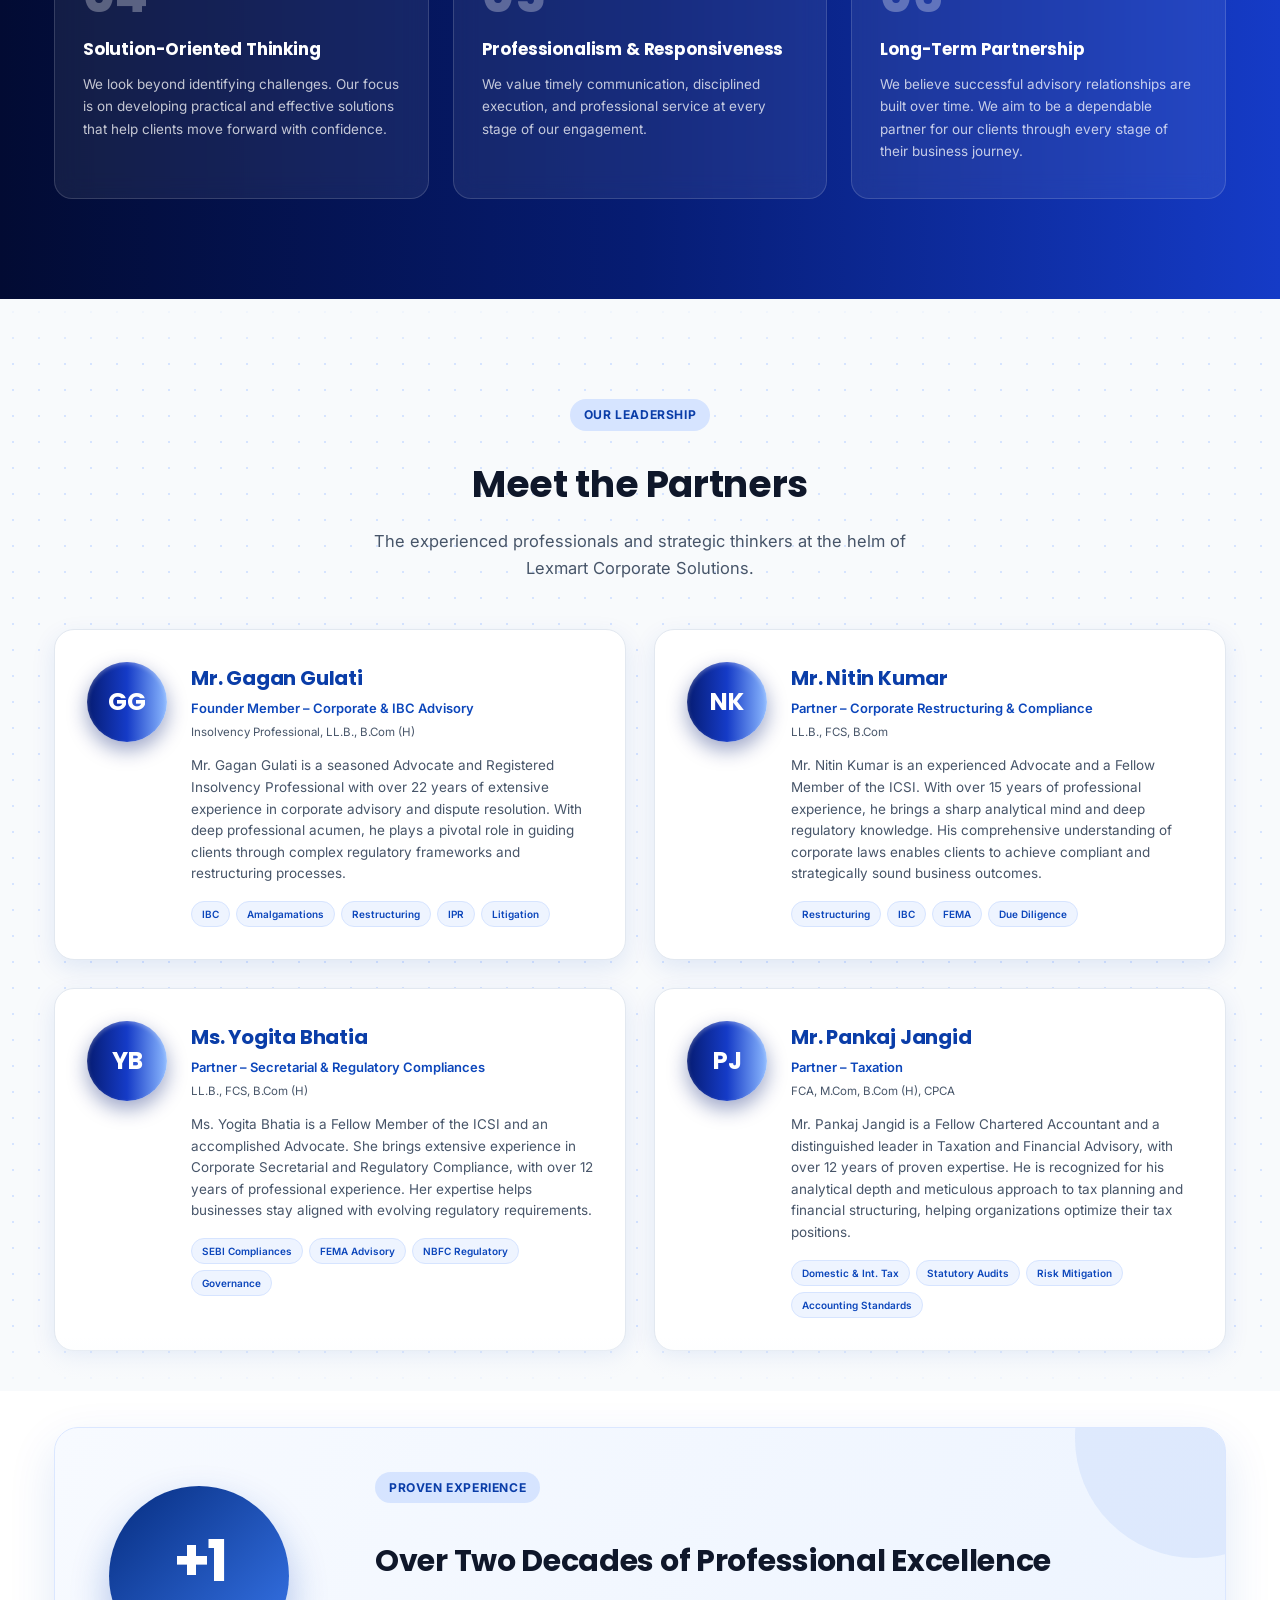
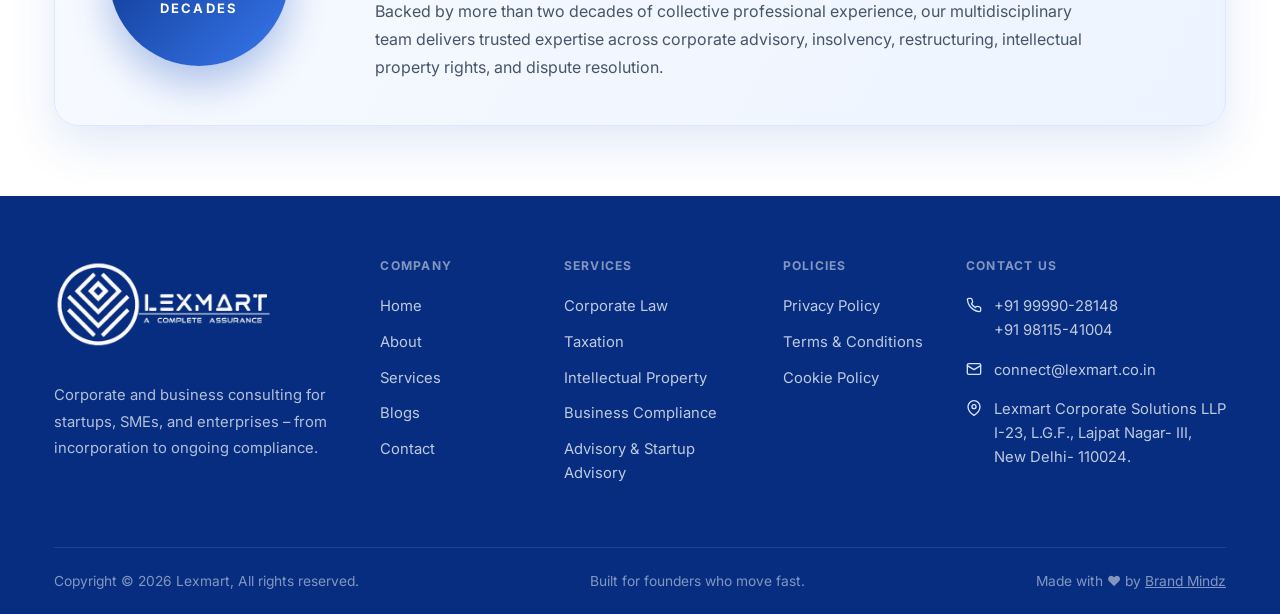
==== commit 36e3f7ed: "safiq" ====
--- a/about.html
+++ b/about.html
@@ -952,7 +952,7 @@
     <div class="hero-deco"></div>
     <div class="about-hero-inner animate-slide-up delay-200">
       <span class="eyebrow">ABOUT LEXMART</span>
-      <h1>Lexmart Corporate LLP<br><span class="highlight">Empowering Business</span></h1>
+      <h1>Lexmart Corporate Solutions LLP<br><span class="highlight">Empowering Business</span></h1>
       <p>Lexmart Corporate Solutions LLP is a full-service corporate and compliance firm empowering startups, SMEs, and
         enterprises to navigate complex regulations with clarity, confidence, and precision.</p>
     </div>
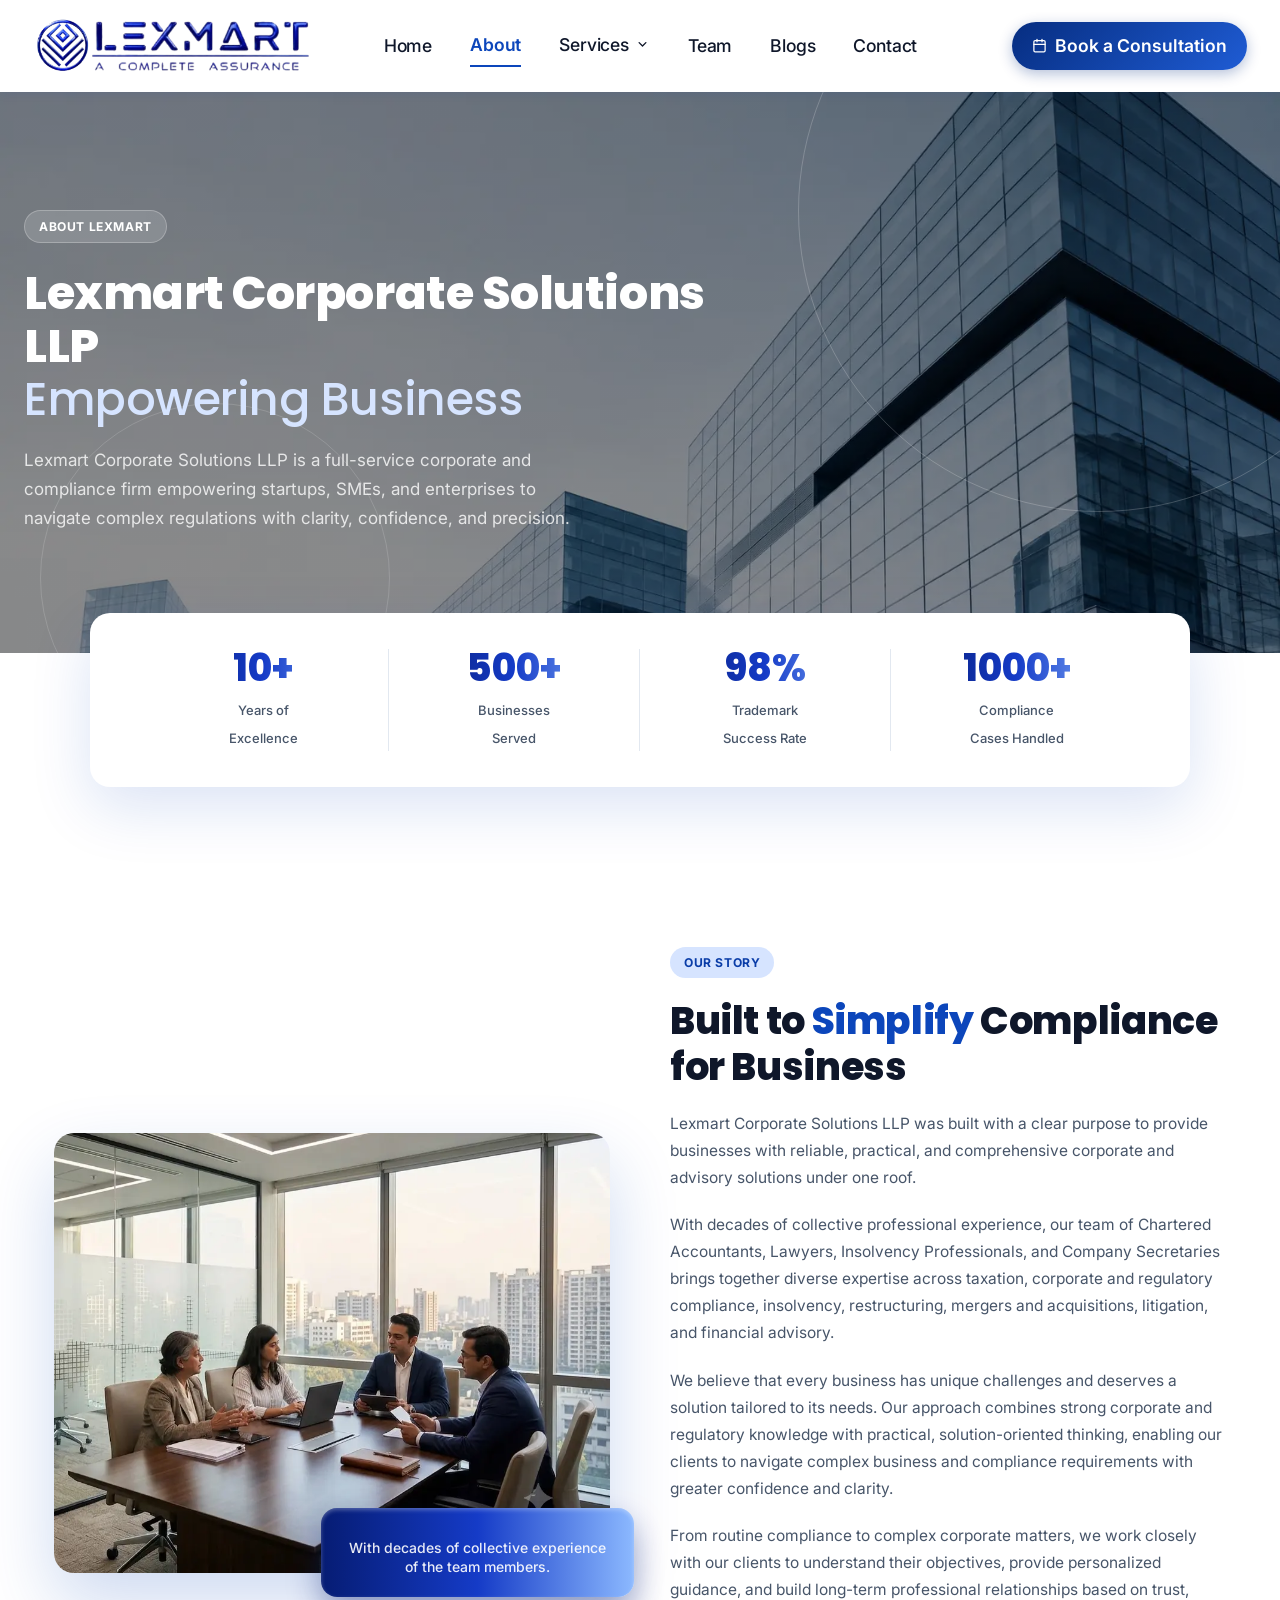
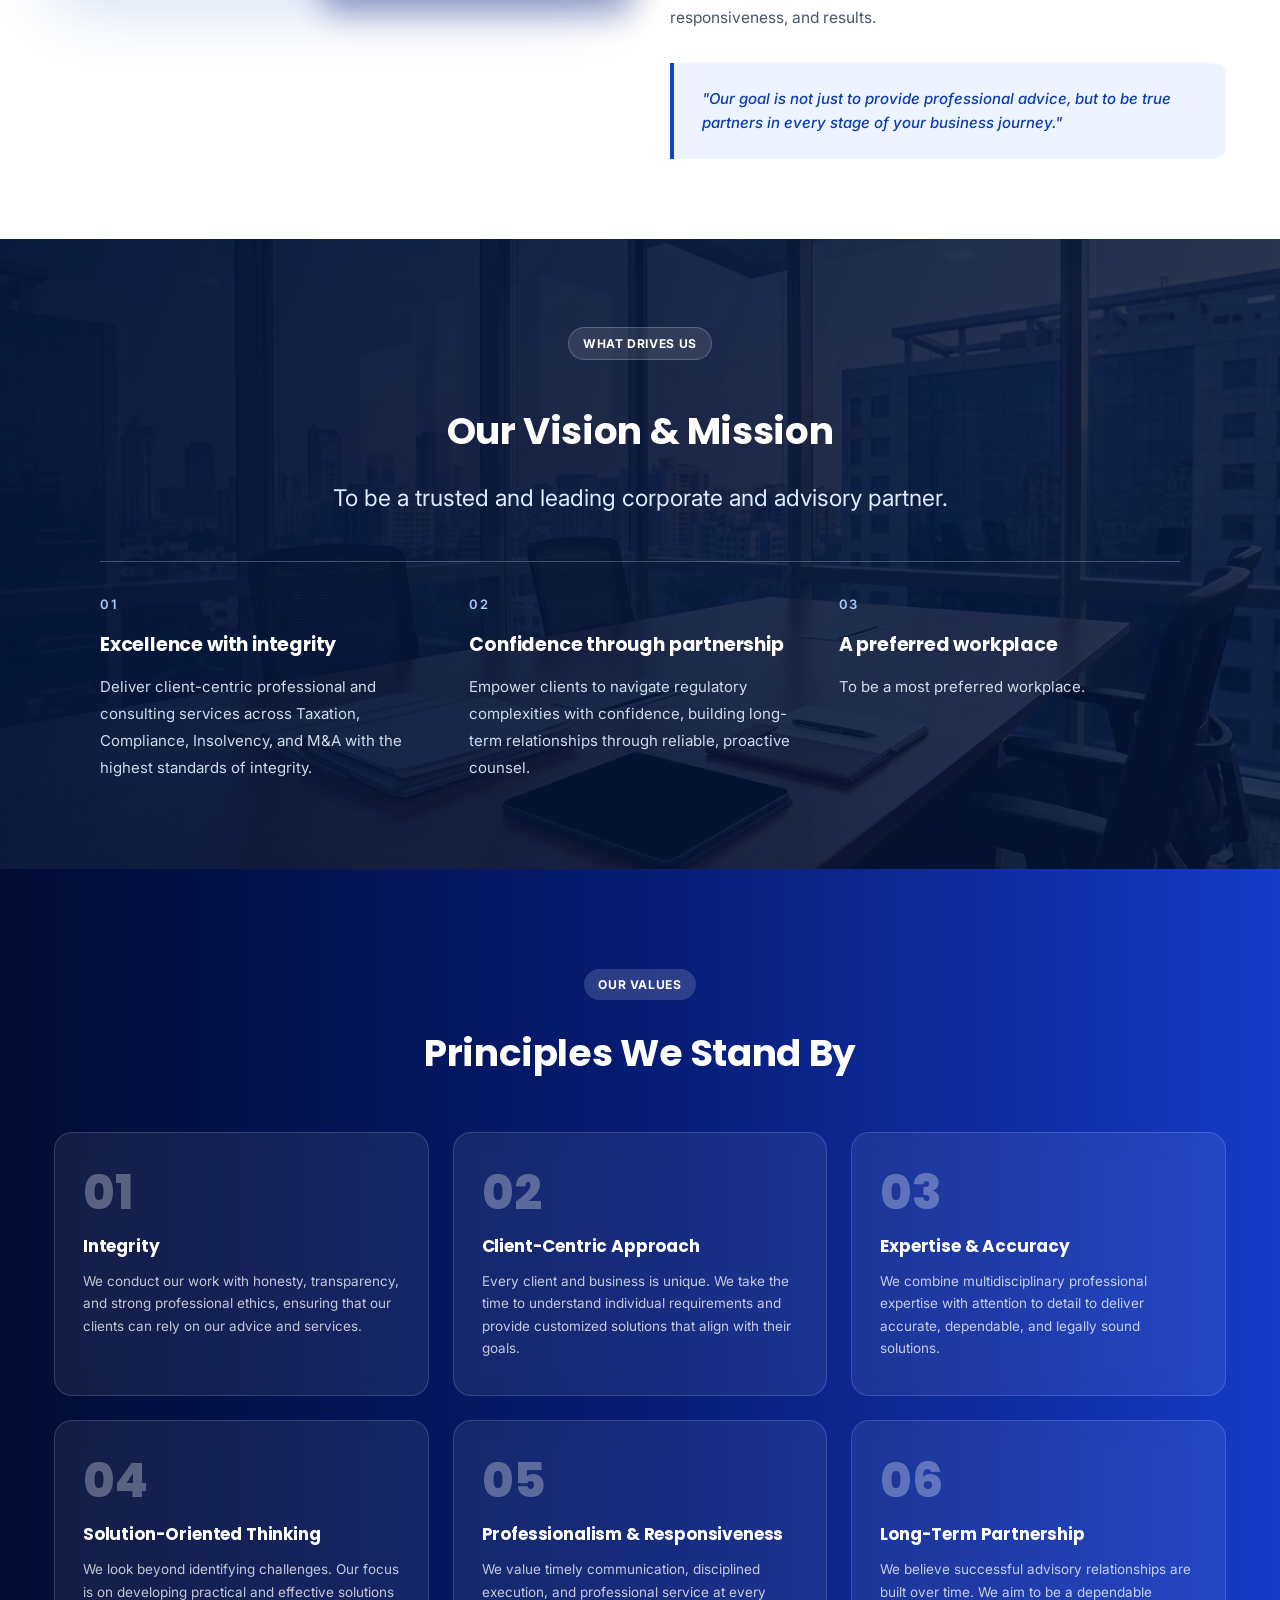
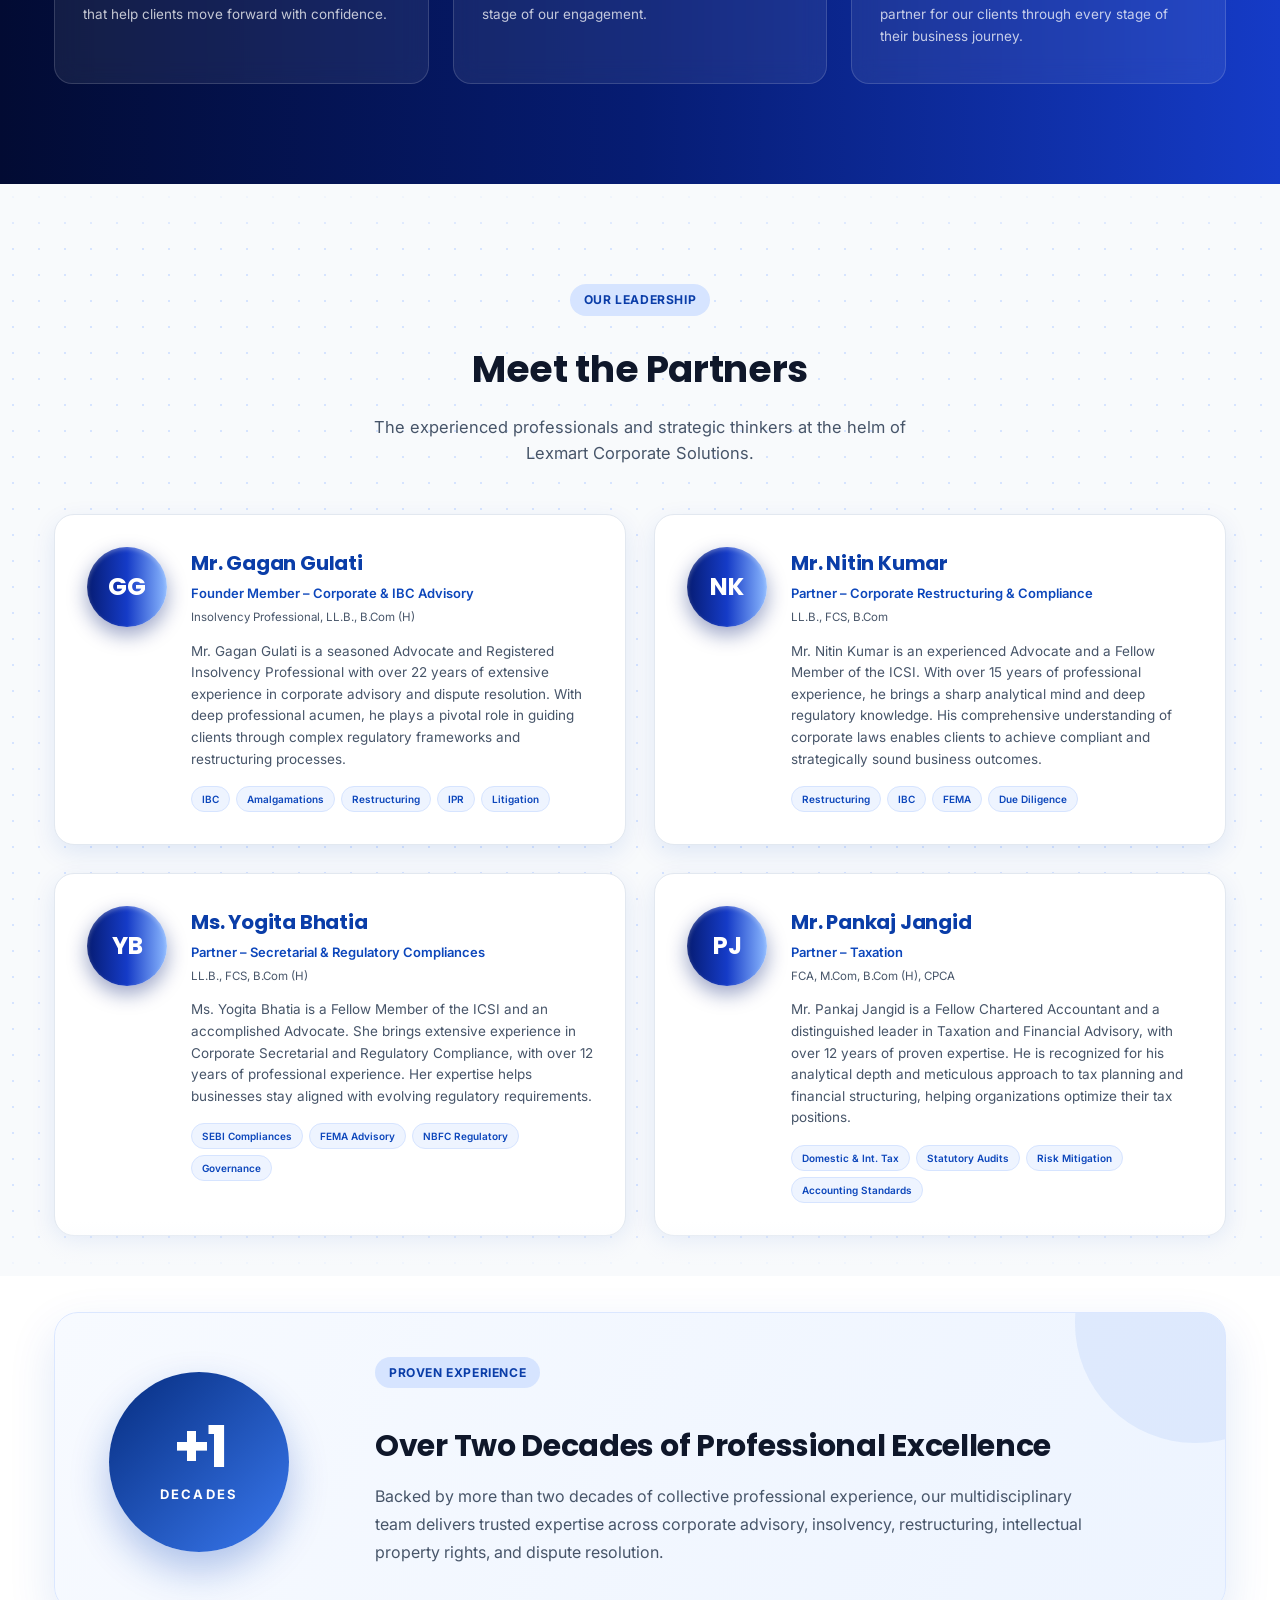
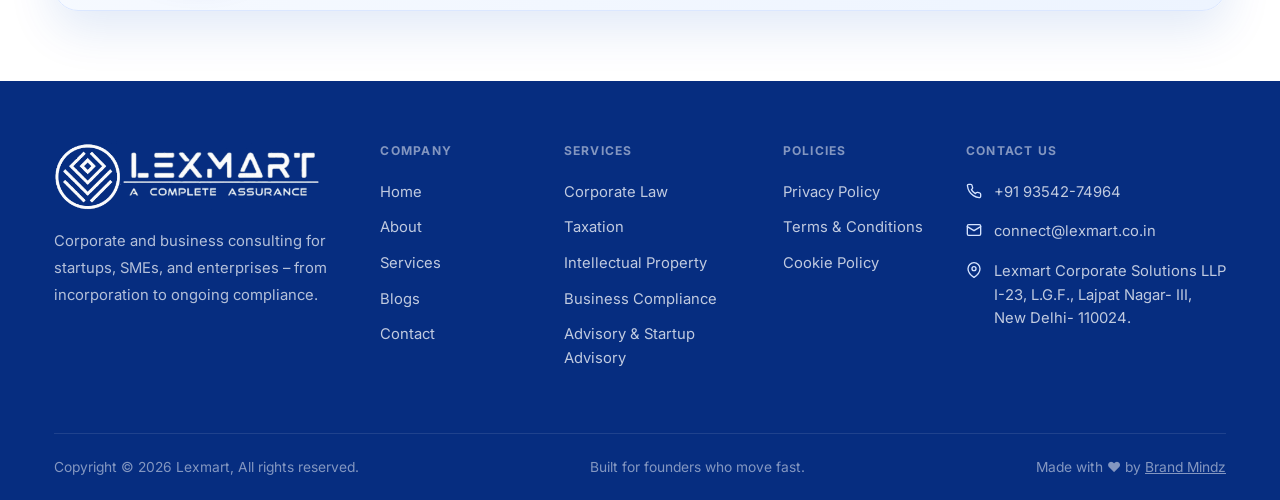
==== commit 9cf40af8: "changes" ====
--- a/about.html
+++ b/about.html
@@ -232,96 +232,71 @@
       line-height: 1.6;
     }
 
-    /* Mission & Vision split */
+    /* Combined Vision & Mission */
     .mv-section {
-      background: linear-gradient(150deg, rgba(0, 0, 0, 0.45) 0%, rgba(0, 0, 0, 0.55) 100%), url('images/WHAT DRIVES US.webp') center/cover no-repeat;
-      padding: 80px 0;
-      position: relative;
-      overflow: hidden;
-    }
-
-    .mv-section::before {
-      content: "";
-      position: absolute;
-      width: 500px;
-      height: 500px;
-      border-radius: 50%;
-      border: 1px solid rgba(255, 255, 255, 0.15);
-      top: -160px;
-      right: -100px;
-      pointer-events: none;
-    }
-
-    .mv-grid {
+      background: linear-gradient(110deg, rgba(5, 20, 56, .96), rgba(5, 20, 56, .82)), url('images/WHAT DRIVES US.webp') center/cover no-repeat;
+      padding: 88px 0;
+      color: #fff;
+    }
+
+    .mv-content {
+      max-width: 1080px;
+      margin: 0 auto;
+    }
+
+    .mv-intro {
+      max-width: 760px;
+      margin: 0 auto 44px;
+      text-align: center;
+    }
+
+    .mv-intro .section-title {
+      color: #fff;
+      margin: 18px 0;
+    }
+
+    .mv-lead {
+      font-size: clamp(18px, 2vw, 23px);
+      line-height: 1.6;
+      color: #e0eaff;
+      margin: 0;
+    }
+
+    .mv-pillars {
       display: grid;
-      grid-template-columns: 1fr 1fr;
-      gap: 40px;
-      position: relative;
-      z-index: 2;
-    }
-
-    .mv-card {
-      background: rgba(255, 255, 255, 0.1);
-      border: 1px solid rgba(255, 255, 255, 0.2);
-      border-radius: 20px;
-      padding: 44px;
-      backdrop-filter: blur(6px);
-      transition: background .3s ease, transform .3s ease;
-    }
-
-    .mv-card:hover {
-      background: rgba(255, 255, 255, 0.18);
-      transform: translateY(-4px);
-    }
-
-    .mv-icon {
-      width: 52px;
-      height: 52px;
-      border-radius: 14px;
-      background: rgba(255, 255, 255, 0.15);
-      display: flex;
-      align-items: center;
-      justify-content: center;
-      color: #ffffff;
-      margin-bottom: 24px;
-    }
-
-    .mv-card h3 {
-      font-size: 22px;
-      font-weight: 700;
-      color: #ffffff;
-      margin-bottom: 14px;
-    }
-
-    .mv-card p {
-      font-size: 14.5px;
-      color: rgba(255, 255, 255, 0.8);
-      line-height: 1.75;
-      margin-bottom: 12px;
-    }
-
-    .mv-card ul {
-      list-style: none;
-      padding: 0;
+      grid-template-columns: repeat(3, minmax(0, 1fr));
+      gap: 28px;
+      padding-top: 32px;
+      border-top: 1px solid rgba(255, 255, 255, .24);
+    }
+
+    .mv-pillar-number {
+      display: block;
+      color: #a9c8ff;
+      font-size: 13px;
+      font-weight: 600;
+      letter-spacing: .12em;
+      margin-bottom: 16px;
+    }
+
+    .mv-pillar h3 {
+      color: #fff;
+      font-size: 19px;
+      margin: 0 0 12px;
+    }
+
+    .mv-pillar p {
+      color: #d0dbed;
+      font-size: 15px;
+      line-height: 1.8;
       margin: 0;
     }
 
-    .mv-card ul li {
-      font-size: 14.5px;
-      color: rgba(255, 255, 255, 0.8);
-      line-height: 1.6;
-      margin-bottom: 14px;
-      padding-left: 20px;
-      position: relative;
-    }
-
-    .mv-card ul li::before {
-      content: "\2022";
-      position: absolute;
-      left: 0;
-      top: 0px;
-      color: var(--blue-100);
-      font-size: 14px;
+    @media (max-width: 700px) {
+      .mv-section { padding: 56px 0; }
+      .mv-intro { text-align: left; margin-bottom: 32px; }
+      .mv-pillars { grid-template-columns: 1fr; gap: 28px; }
+      .mv-pillar-number { margin-bottom: 8px; }
     }
 
     /* Core Values */
@@ -1020,38 +995,34 @@
     </div>
   </section>
 
-  <!-- -- MISSION & VISION -- -->
-  <section class="mv-section">
+  <!-- -- VISION & MISSION -- -->
+  <section class="mv-section" aria-labelledby="vision-mission-title">
     <div class="container">
-      <div class="center" style="margin-bottom:48px;">
-        <span class="eyebrow"
-          style="background:rgba(255,255,255,0.15);color:#ffffff;border:1px solid rgba(255,255,255,0.25);">WHAT DRIVES
-          US</span>
-        <h2 class="section-title" style="color:#ffffff;">Purpose Behind Every Case</h2>
-      </div>
-      <div class="mv-grid">
-        <div class="mv-card">
-          <div class="mv-icon"><svg class="icon" style="width:24px;height:24px;">
-              <use href="#i-eye" />
-            </svg></div>
-          <h3>Our Vision</h3>
-          <ul>
-            <li>To be a trusted and leading corporate and advisory partner.</li>
-            <li>Most Preferred Work Place.</li>
-          </ul>
-        </div>
-        <div class="mv-card">
-          <div class="mv-icon"><svg class="icon" style="width:24px;height:24px;">
-              <use href="#i-target" />
-            </svg></div>
-          <h3>Our Mission</h3>
-          <p>At Lexmart Corporate Solutions LLP, our mission is to:</p>
-          <ul>
-            <li>Deliver client-centric professional and consulting services across Taxation, Compliance, Insolvency, and
-              M&amp;A with the highest standards of integrity.</li>
-            <li>Empower clients to navigate regulatory complexities with confidence, building long-term relationships
-              through reliable, proactive counsel.</li>
-          </ul>
+      <div class="mv-content">
+        <div class="mv-intro">
+          <span class="eyebrow"
+            style="background:rgba(255,255,255,0.1);color:#ffffff;border:1px solid rgba(255,255,255,0.2);">WHAT DRIVES US</span>
+          <h2 class="section-title" id="vision-mission-title">Our Vision &amp; Mission</h2>
+          <p class="mv-lead">To be a trusted and leading corporate and advisory partner.</p>
+        </div>
+        <div class="mv-pillars">
+          <div class="mv-pillar">
+            <span class="mv-pillar-number">01</span>
+            <h3>Excellence with integrity</h3>
+            <p>Deliver client-centric professional and consulting services across Taxation, Compliance, Insolvency, and
+              M&amp;A with the highest standards of integrity.</p>
+          </div>
+          <div class="mv-pillar">
+            <span class="mv-pillar-number">02</span>
+            <h3>Confidence through partnership</h3>
+            <p>Empower clients to navigate regulatory complexities with confidence, building long-term relationships
+              through reliable, proactive counsel.</p>
+          </div>
+          <div class="mv-pillar">
+            <span class="mv-pillar-number">03</span>
+            <h3>A preferred workplace</h3>
+            <p>To be a most preferred workplace.</p>
+          </div>
         </div>
       </div>
     </div>
@@ -1258,7 +1229,7 @@
         <!-- Brand -->
         <div>
           <a href="index.html" class="footer-logo" style="text-decoration: none;">
-            <img src="images/white_logo.png" alt="Lexmart Logo"
+            <img src="images/white_logo_footer.png" alt="Lexmart Logo"
               style="height:140px; width:auto; object-fit:contain; border-radius:8px;">
           </a>
           <p>Corporate and business consulting for startups, SMEs, and enterprises &ndash; from incorporation to ongoing
@@ -1315,8 +1286,7 @@
           <ul class="contact-list">
             <li><svg class="icon">
                 <use href="#i-phone" />
-              </svg><span><a href="tel:+919999028148">+91 99990-28148</a><br><a href="tel:+919811541004">+91
-                  98115-41004</a></span></li>
+              </svg><span><a href="tel:+919354274964">+91 93542-74964</a></span></li>
             <li><svg class="icon">
                 <use href="#i-mail" />
               </svg><span><a href="mailto:connect@lexmart.co.in">connect@lexmart.co.in</a></span></li>
--- a/style.css
+++ b/style.css
@@ -882,17 +882,70 @@
 
 /* Testimonials */
 .testi-grid {
-  display: grid;
-  grid-template-columns: repeat(3, 1fr);
+  overflow: hidden;
+  width: 100%;
+}
+
+.testi-track {
+  display: flex;
   gap: 20px;
+  width: 100%;
+  transition: transform .45s ease;
+  will-change: transform;
 }
 
 .testi-card {
+  flex: 0 0 calc((100% - 40px) / 3);
+  min-width: 0;
+  min-height: 240px;
+  box-sizing: border-box;
   background: #ffffff;
-  border-radius: var(--radius);
+  border: 1px solid #dbe4f0;
+  border-radius: 14px;
   padding: 28px;
   box-shadow: 0 10px 30px rgba(12, 70, 187, 0.1);
+}
+
+.testi-controls {
+  display: flex;
+  justify-content: center;
+  gap: 20px;
+  margin-top: 22px;
+}
+
+.testi-control {
+  width: 40px;
+  height: 40px;
   border: 1px solid var(--border);
+  border-radius: 50%;
+  background: #ffffff;
+  color: var(--blue);
+  cursor: pointer;
+  font-size: 20px;
+  line-height: 1;
+}
+
+.testi-control:hover:not(:disabled),
+.testi-control:focus-visible:not(:disabled) {
+  background: var(--blue);
+  color: #ffffff;
+}
+
+.testi-control:disabled {
+  cursor: not-allowed;
+  opacity: .35;
+}
+
+@media (max-width: 480px) {
+  .testi-card {
+    flex-basis: 100%;
+  }
+}
+
+@media (prefers-reduced-motion: reduce) {
+  .testi-track {
+    transition: none;
+  }
 }
 
 .testi-card p {
@@ -1123,9 +1176,10 @@
 }
 
 .footer-logo img {
-  height: 220px !important;
-  width: auto !important;
-  margin: -55px 0;
+  height: auto !important;
+  width: 265px !important;
+  max-width: 100%;
+  margin: 0;
   object-fit: contain;
   display: block;
 }
@@ -2348,11 +2402,6 @@
     gap: 24px;
   }
 
-  .footer-logo img {
-    height: 120px !important;
-    margin: -30px 0;
-  }
-
   footer {
     padding: 40px 0 0;
   }
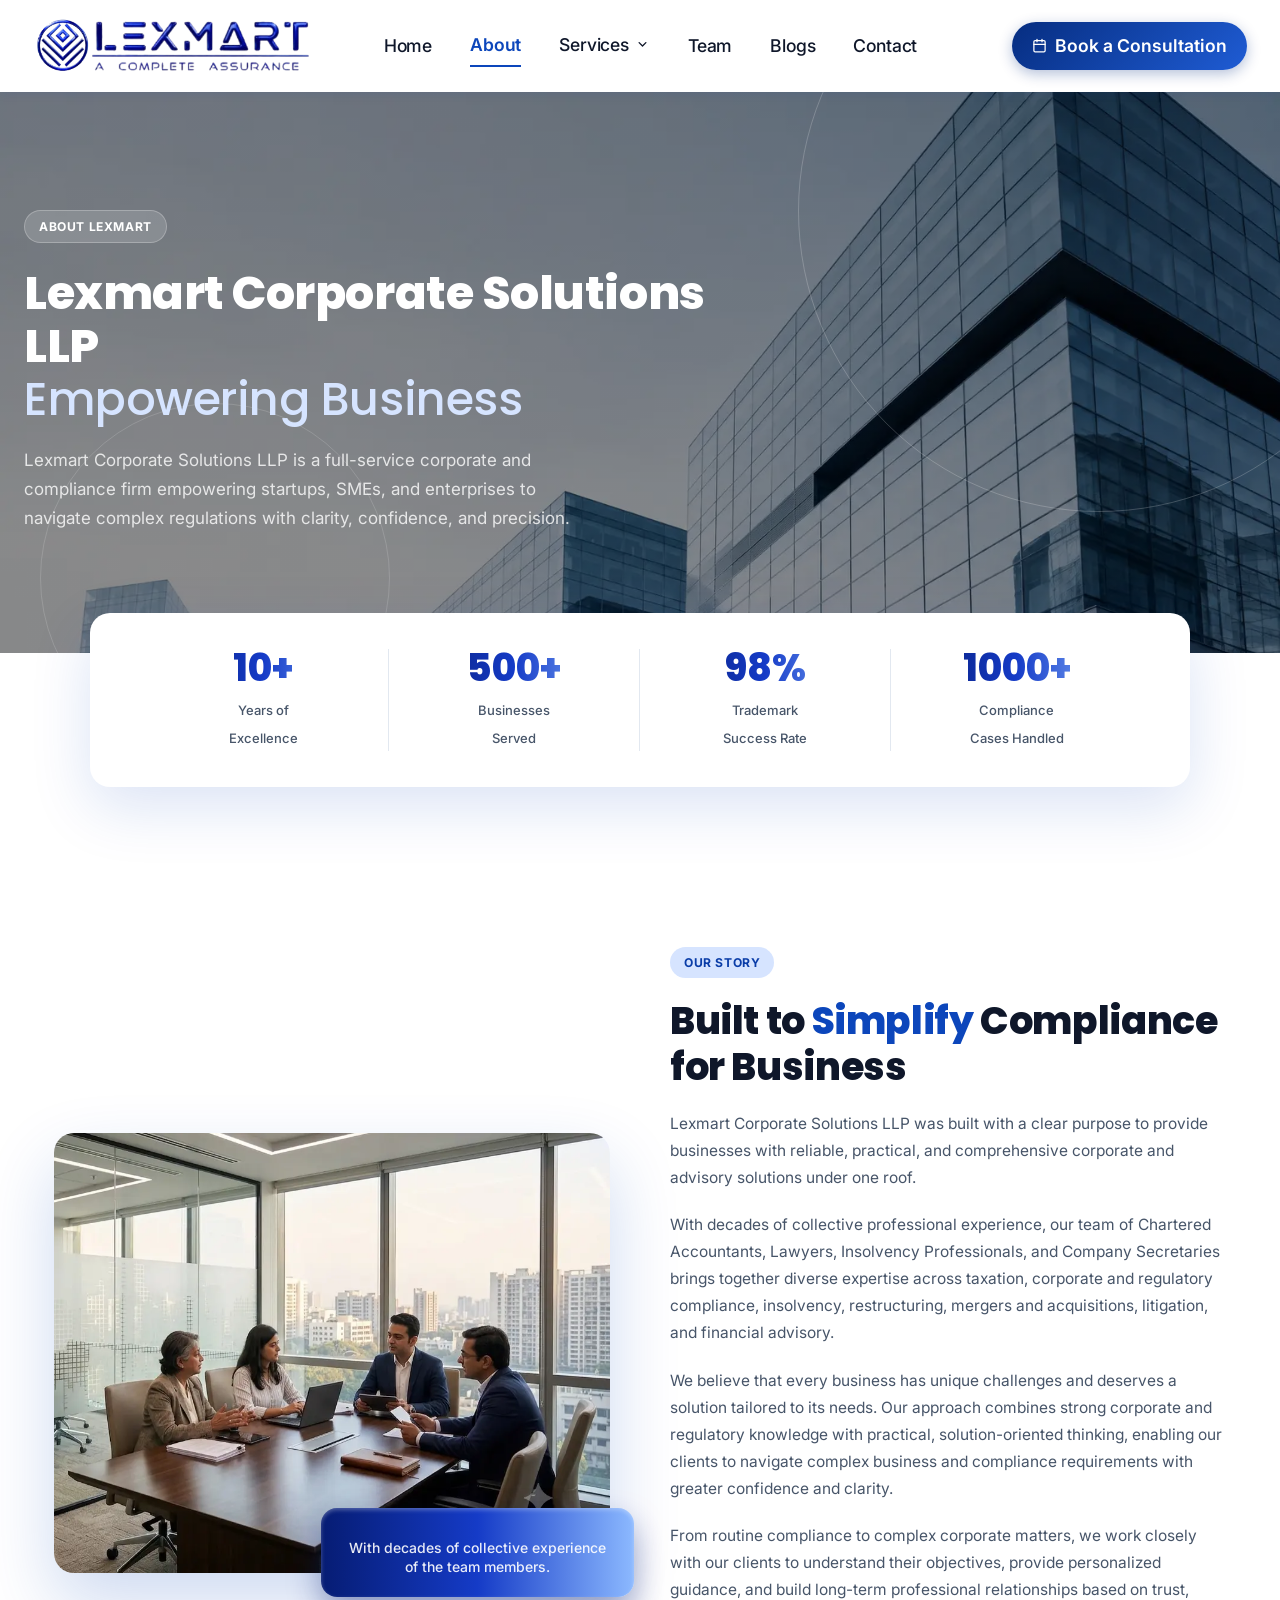
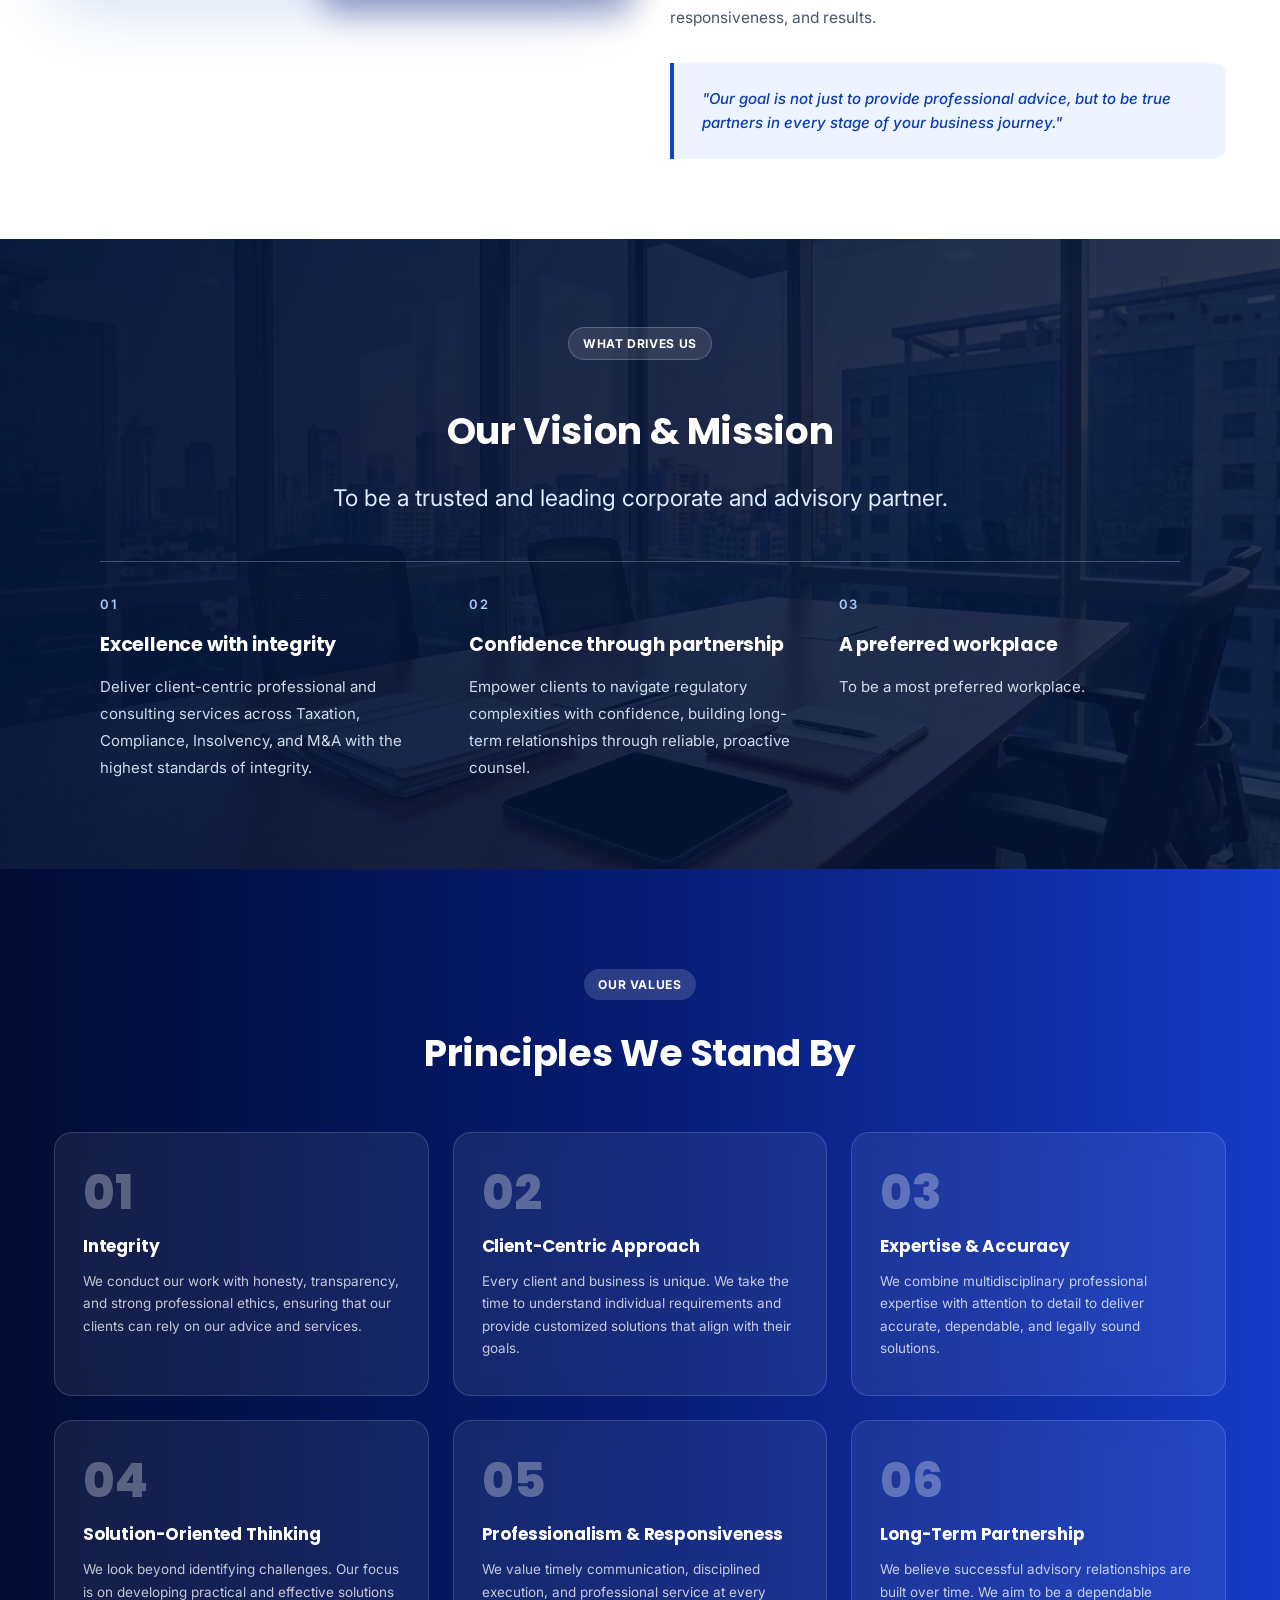
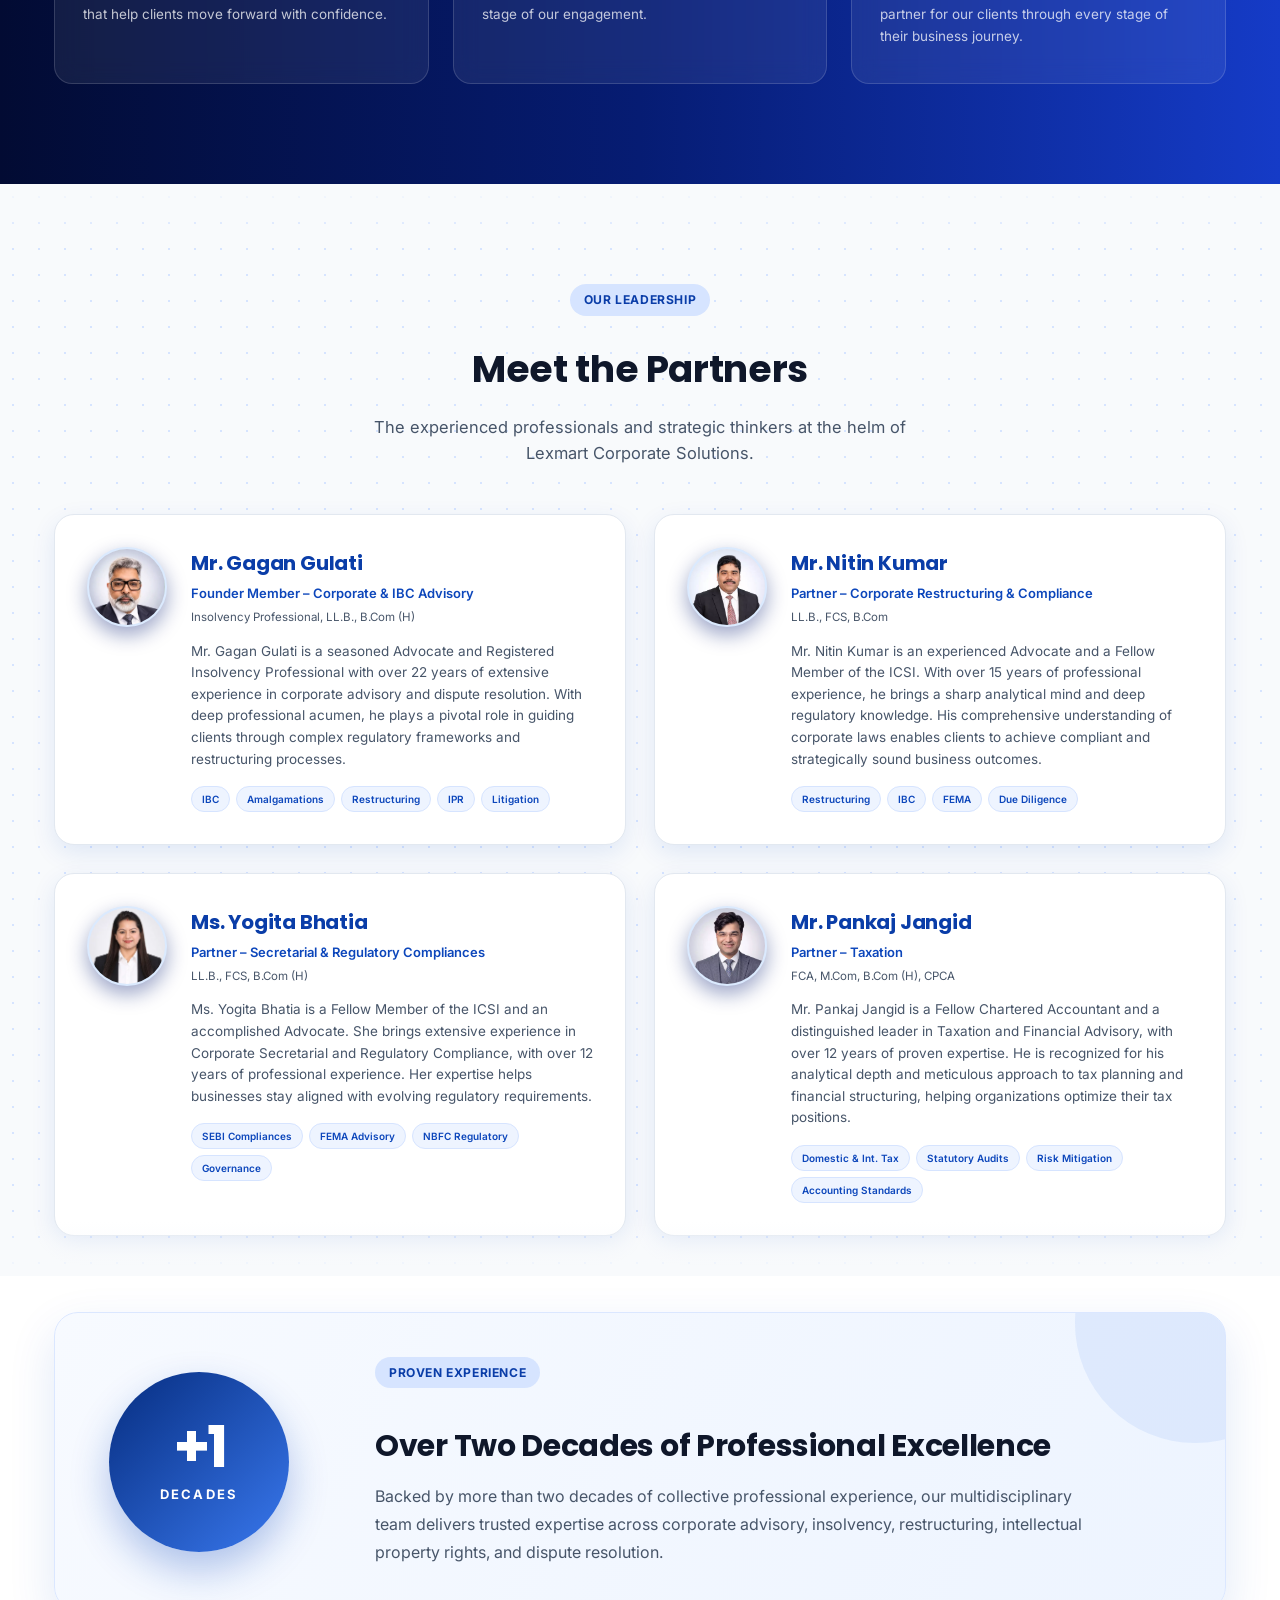
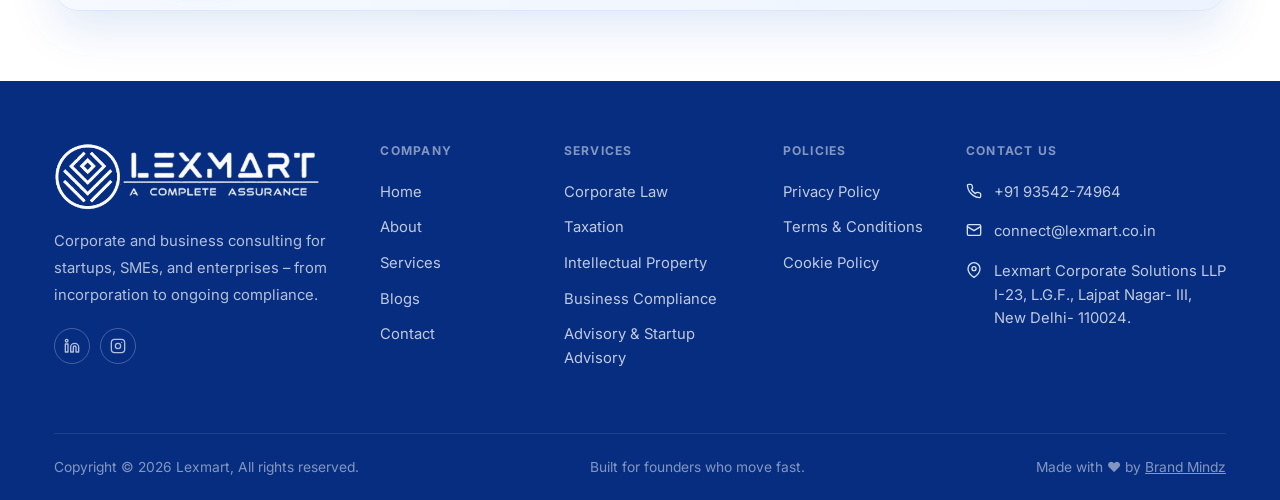
==== commit 80f6bd07: "Final Changes" ====
--- a/about.html
+++ b/about.html
@@ -453,6 +453,47 @@
       font-weight: 700;
       flex-shrink: 0;
       box-shadow: 0 8px 20px rgba(12, 70, 187, 0.3);
+    }
+
+    img.partner-avatar {
+      display: block;
+      object-fit: cover;
+      object-position: center top;
+      background: #dbeafe !important;
+      animation: none !important;
+      border: 2px solid #dbeafe;
+    }
+
+    .partner-profile-link {
+      position: relative;
+      display: block;
+      flex-shrink: 0;
+      line-height: 0;
+      border-radius: 50%;
+    }
+
+    .partner-profile-link::after {
+      content: "in";
+      position: absolute;
+      inset: 0;
+      display: grid;
+      place-items: center;
+      border-radius: 50%;
+      background: rgba(10, 102, 194, .88);
+      color: #fff;
+      font: 700 25px/1 Arial, sans-serif;
+      opacity: 0;
+      transition: opacity .2s ease;
+    }
+
+    .partner-profile-link:hover::after,
+    .partner-profile-link:focus-visible::after {
+      opacity: 1;
+    }
+
+    .partner-profile-link:focus-visible {
+      outline: 3px solid var(--blue-500);
+      outline-offset: 3px;
     }
 
     .partner-body {
@@ -1088,7 +1129,7 @@
       <div class="partners-row">
         <!-- Partner 1 -->
         <div class="partner-card-new">
-          <div class="partner-avatar">GG</div>
+          <a class="partner-profile-link" href="https://www.linkedin.com/in/yogita-bhatia-234b47a9?utm_source=share_via&amp;utm_content=profile&amp;utm_medium=member_android" target="_blank" rel="noopener noreferrer" aria-label="View Gagan Gulati's LinkedIn profile"><img class="partner-avatar" src="images/team/gagan-gulati.webp" alt="Gagan Gulati" loading="lazy"></a>
           <div class="partner-body">
             <h3>Mr. Gagan Gulati</h3>
             <div class="role">Founder Member &ndash; Corporate &amp; IBC Advisory</div>
@@ -1107,7 +1148,7 @@
         </div>
         <!-- Partner 2 -->
         <div class="partner-card-new">
-          <div class="partner-avatar">NK</div>
+          <a class="partner-profile-link" href="https://www.linkedin.com/in/yogita-bhatia-234b47a9?utm_source=share_via&amp;utm_content=profile&amp;utm_medium=member_android" target="_blank" rel="noopener noreferrer" aria-label="View Nitin Kumar's LinkedIn profile"><img class="partner-avatar" src="images/team/nitin-kumar.webp" alt="Nitin Kumar" loading="lazy"></a>
           <div class="partner-body">
             <h3>Mr. Nitin Kumar</h3>
             <div class="role">Partner &ndash; Corporate Restructuring &amp; Compliance</div>
@@ -1126,7 +1167,7 @@
         </div>
         <!-- Partner 3 -->
         <div class="partner-card-new">
-          <div class="partner-avatar">YB</div>
+          <a class="partner-profile-link" href="https://www.linkedin.com/in/yogita-bhatia-234b47a9?utm_source=share_via&amp;utm_content=profile&amp;utm_medium=member_android" target="_blank" rel="noopener noreferrer" aria-label="View Yogita Bhatia's LinkedIn profile"><img class="partner-avatar" src="images/team/yogita-bhatia.webp" alt="Yogita Bhatia" loading="lazy"></a>
           <div class="partner-body">
             <h3>Ms. Yogita Bhatia</h3>
             <div class="role">Partner &ndash; Secretarial &amp; Regulatory Compliances</div>
@@ -1144,7 +1185,7 @@
         </div>
         <!-- Partner 4 -->
         <div class="partner-card-new">
-          <div class="partner-avatar">PJ</div>
+          <a class="partner-profile-link" href="https://www.linkedin.com/in/capankajjangid/" target="_blank" rel="noopener noreferrer" aria-label="View Pankaj Jangid's LinkedIn profile"><img class="partner-avatar" src="images/team/pankaj-jangid.webp" alt="Pankaj Jangid" loading="lazy"></a>
           <div class="partner-body">
             <h3>Mr. Pankaj Jangid</h3>
             <div class="role">Partner &ndash; Taxation</div>
@@ -1235,18 +1276,8 @@
           <p>Corporate and business consulting for startups, SMEs, and enterprises &ndash; from incorporation to ongoing
             compliance.</p>
           <div class="social-row">
-            <a class="social-circle" href="#"><svg class="icon" style="width:16px;height:16px;">
-                <use href="#i-linkedin" />
-              </svg></a>
-            <a class="social-circle" href="#"><svg class="icon" style="width:16px;height:16px;">
-                <use href="#i-twitter" />
-              </svg></a>
-            <a class="social-circle" href="#"><svg class="icon" style="width:16px;height:16px;">
-                <use href="#i-facebook" />
-              </svg></a>
-            <a class="social-circle" href="#"><svg class="icon" style="width:16px;height:16px;">
-                <use href="#i-instagram" />
-              </svg></a>
+            <a class="social-circle" href="https://www.linkedin.com/company/90358388/admin/dashboard/" target="_blank" rel="noopener noreferrer" aria-label="Follow Lexmart on LinkedIn"><svg class="icon" style="width:16px;height:16px;"><use href="#i-linkedin" /></svg></a>
+            <a class="social-circle" href="https://www.instagram.com/lexmartcorporatesolution_15/?hl=en" target="_blank" rel="noopener noreferrer" aria-label="Follow Lexmart on Instagram"><svg class="icon" style="width:16px;height:16px;"><use href="#i-instagram" /></svg></a>
           </div>
         </div>
         <!-- Company -->
--- a/style.css
+++ b/style.css
@@ -1186,6 +1186,27 @@
 
 .footer-logo .logo-mark {
   background: rgba(255, 255, 255, 0.1);
+}
+
+/* Hide legacy blog placeholders until live articles have loaded. */
+.blogs-grid.is-loading > .blog-card {
+  display: none;
+}
+
+.blog-load-status {
+  display: none;
+  padding: 64px 24px;
+  color: var(--ink-soft);
+  text-align: center;
+}
+
+.blog-loading .blog-load-status {
+  display: block;
+}
+
+.blog-loading #blogHero,
+.blog-loading .bd-layout {
+  display: none;
 }
 
 footer>.container>.footer-grid p {
@@ -2504,8 +2525,7 @@
   }
 }
 
-/* == Social media icons hidden site-wide (re-enable by removing this rule) == */
-.social-row,
+/* Article sharing remains hidden; footer social links are visible. */
 .share-btn {
   display: none !important;
 }
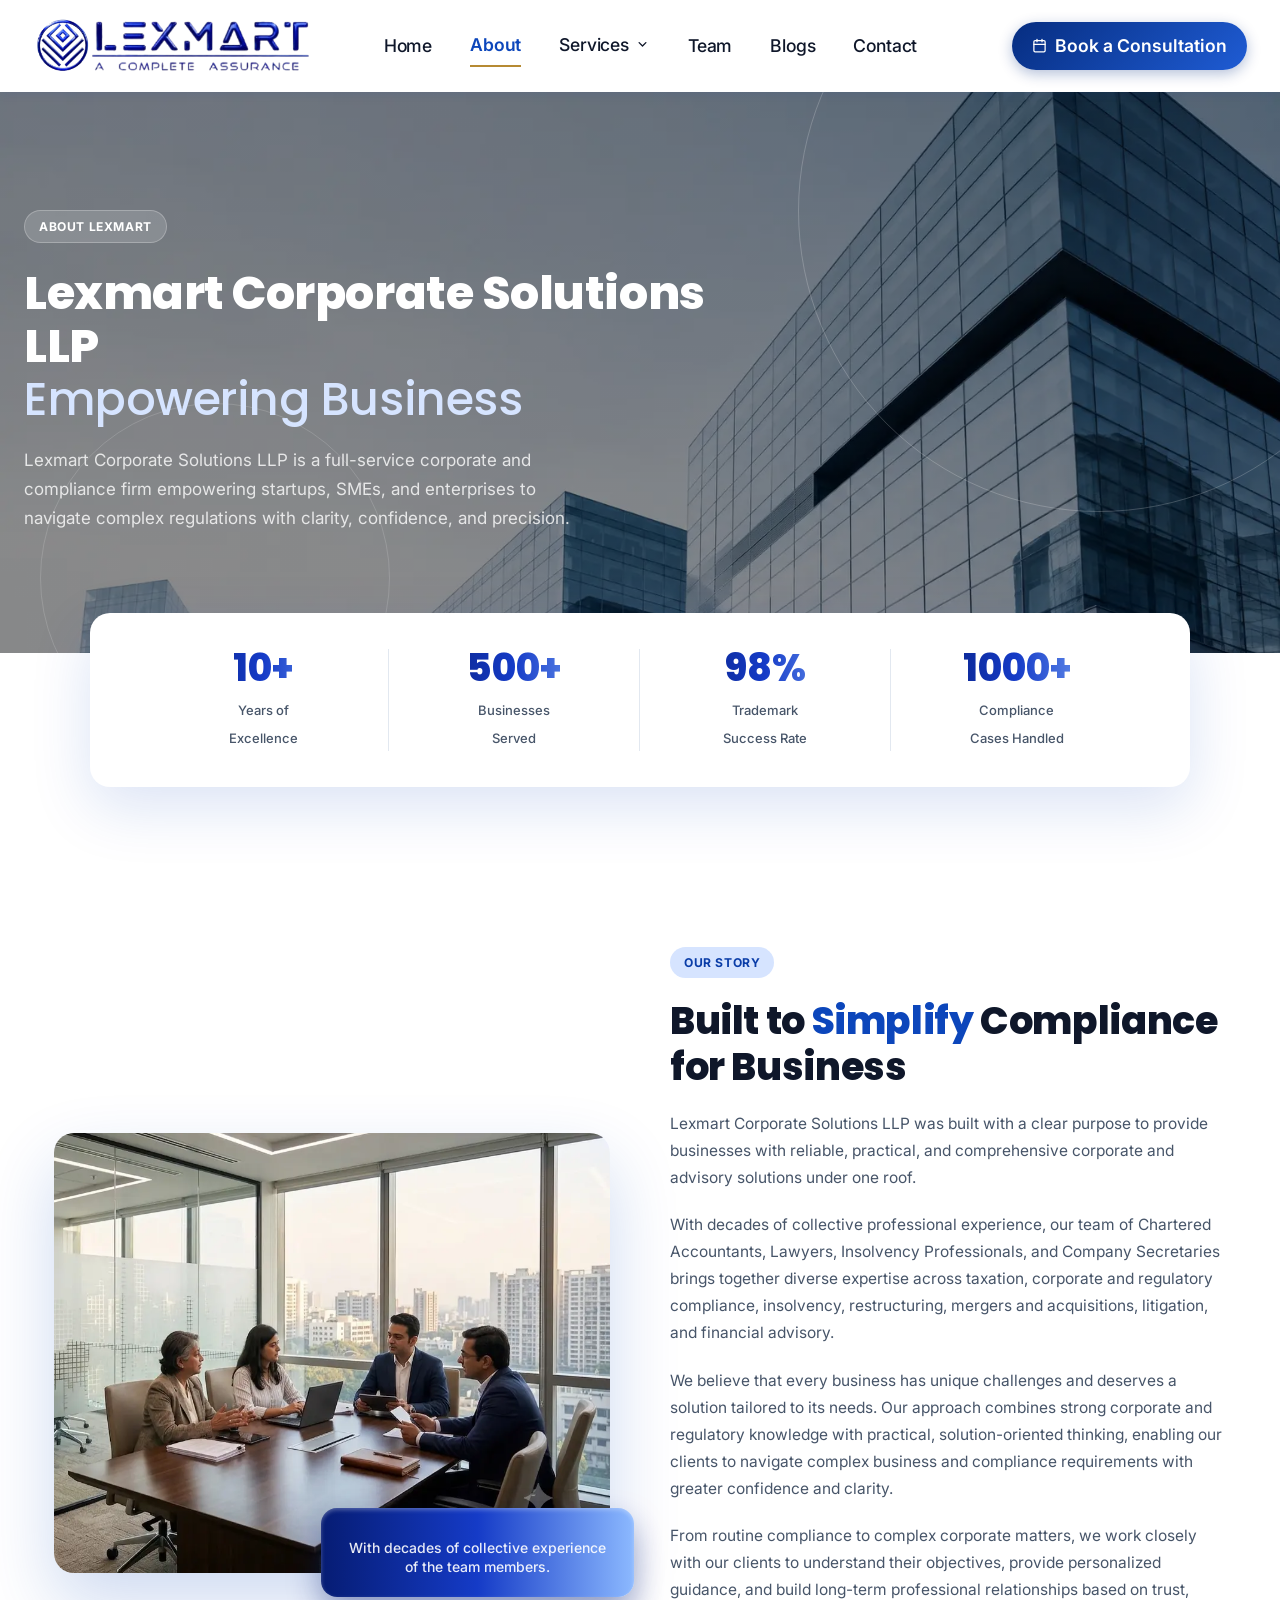
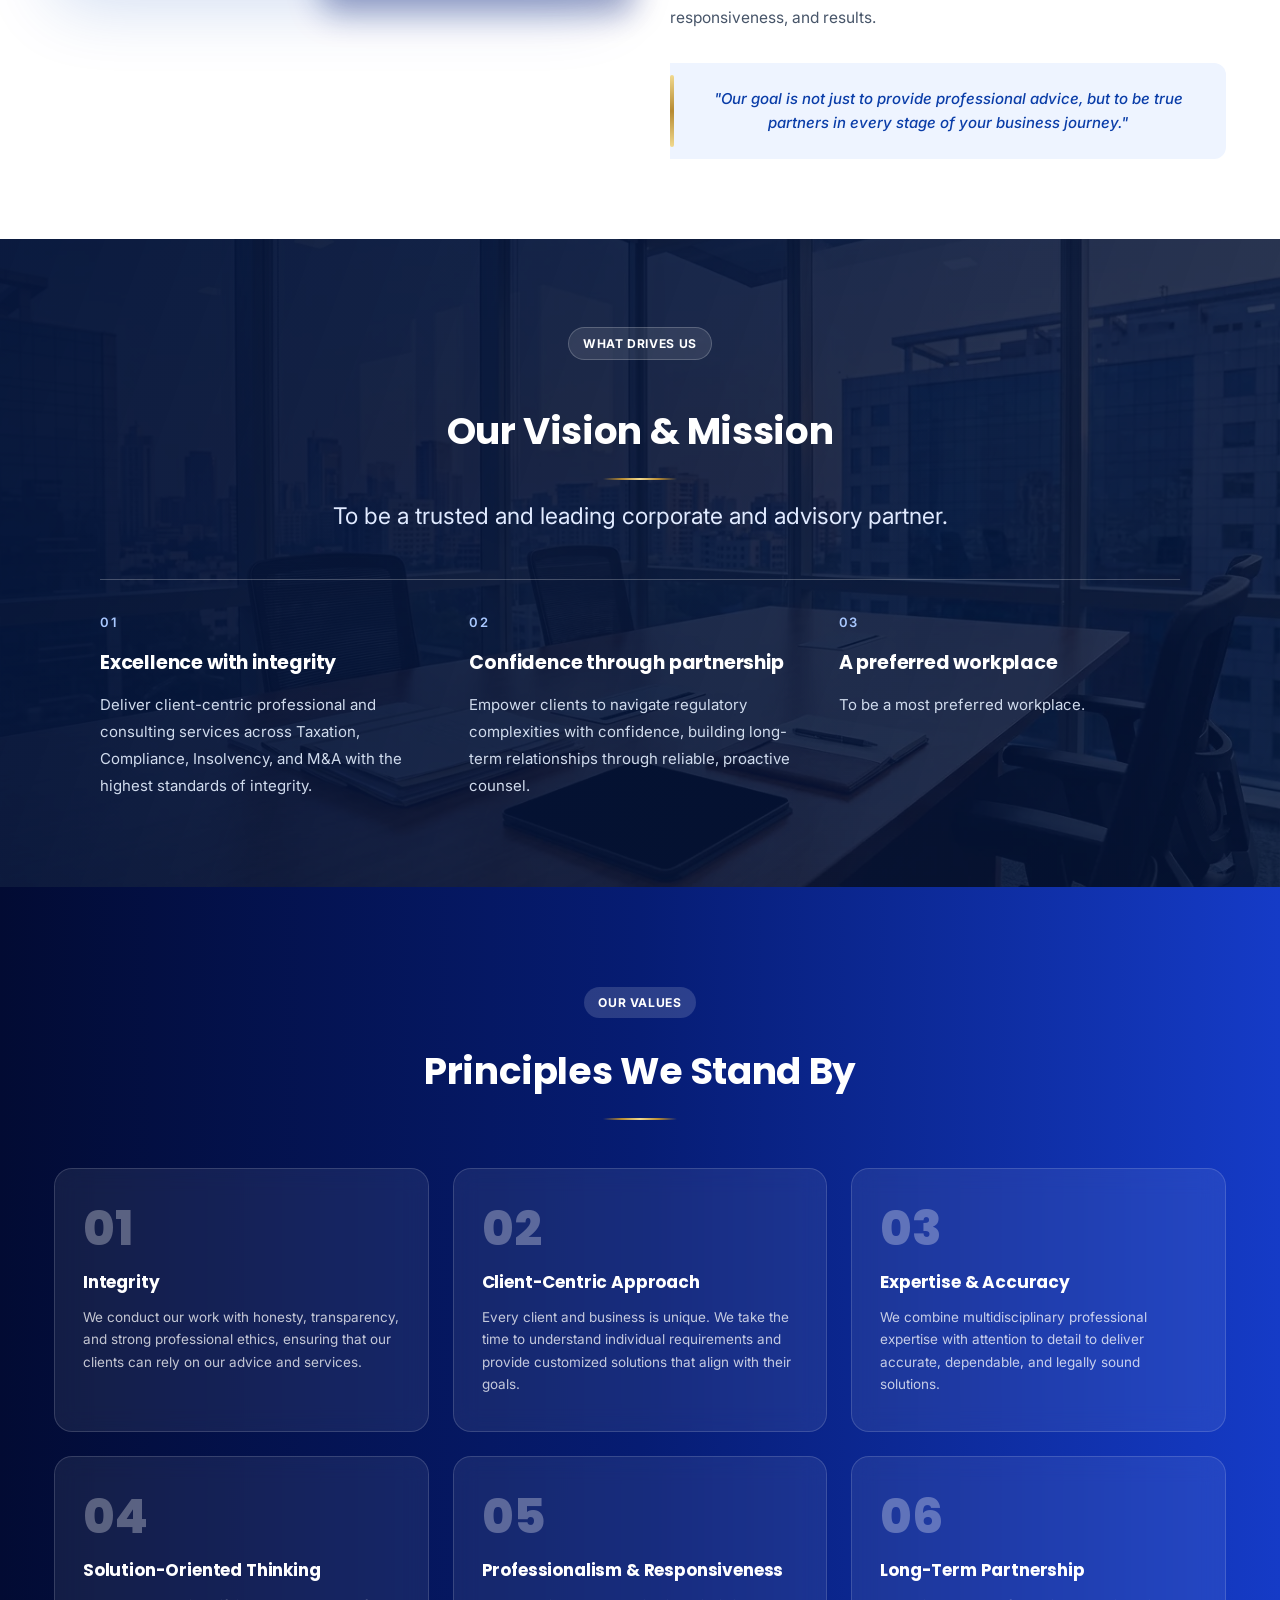
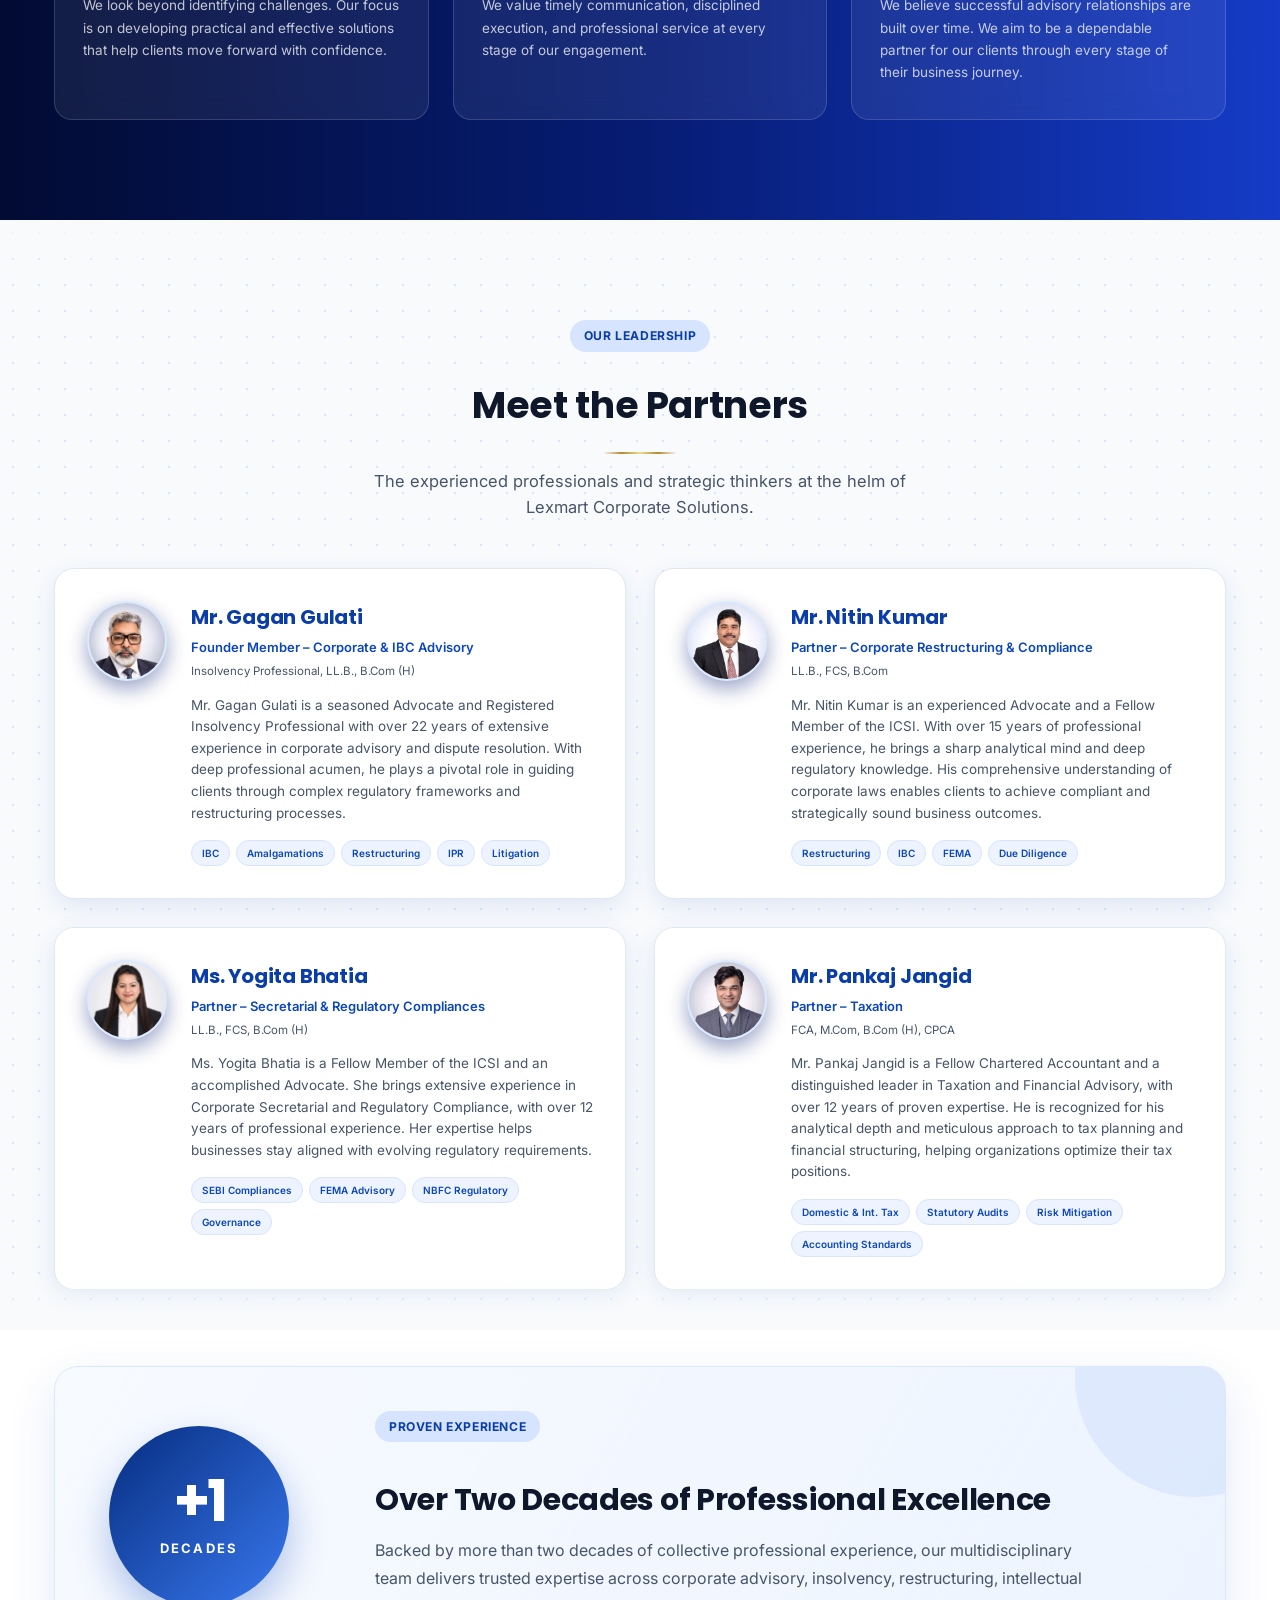
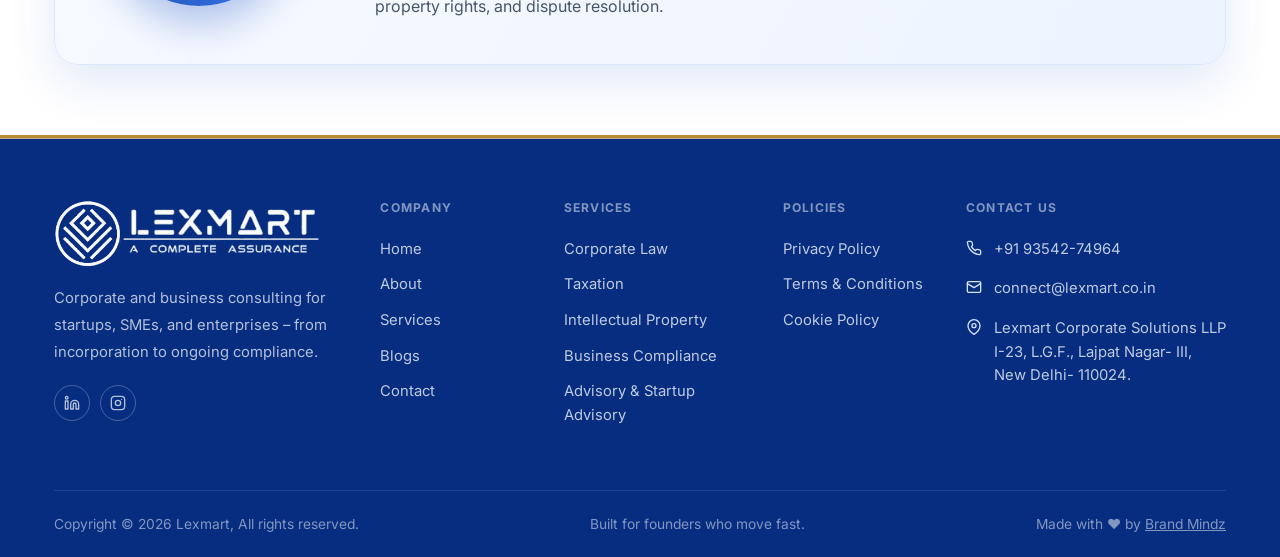
==== commit a62fc3b7: "FInal" ====
--- a/about.html
+++ b/about.html
@@ -13,7 +13,7 @@
   <link
     href="https://fonts.googleapis.com/css2?family=Poppins:wght@500;600;700;800&family=Inter:wght@400;500;600;700&display=swap"
     rel="stylesheet">
-  <link rel="stylesheet" href="style.css?v=20260907.2">
+  <link rel="stylesheet" href="style.css?v=20260929.5">
   <style>
     /* ── About-page-specific styles ── */
 
@@ -223,13 +223,25 @@
       margin-top: 32px;
       padding: 24px 28px;
       background: var(--blue-50);
-      border-left: 4px solid var(--blue-700);
       border-radius: 0 12px 12px 0;
       font-size: 15px;
       font-style: italic;
       color: var(--blue-800);
       font-weight: 500;
       line-height: 1.6;
+      text-align: center;
+      position: relative;
+    }
+
+    .story-quote::before {
+      content: '';
+      position: absolute;
+      top: 12px;
+      bottom: 12px;
+      left: 0;
+      width: 4px;
+      border-radius: 999px;
+      background: linear-gradient(180deg, var(--gold-light), var(--gold), var(--gold-light));
     }
 
     /* Combined Vision & Mission */
@@ -357,7 +369,7 @@
       left: 0;
       right: 0;
       height: 3px;
-      background: linear-gradient(90deg, #d6e4ff, #ffffff);
+      background: linear-gradient(90deg, var(--gold), var(--gold-light), #ffffff);
       transform: scaleX(0);
       transform-origin: left;
       transition: transform .35s ease;
@@ -1129,7 +1141,7 @@
       <div class="partners-row">
         <!-- Partner 1 -->
         <div class="partner-card-new">
-          <a class="partner-profile-link" href="https://www.linkedin.com/in/yogita-bhatia-234b47a9?utm_source=share_via&amp;utm_content=profile&amp;utm_medium=member_android" target="_blank" rel="noopener noreferrer" aria-label="View Gagan Gulati's LinkedIn profile"><img class="partner-avatar" src="images/team/gagan-gulati.webp" alt="Gagan Gulati" loading="lazy"></a>
+          <a class="partner-profile-link" href="https://www.linkedin.com/in/gagan-gulati-95714523/" target="_blank" rel="noopener noreferrer" aria-label="View Gagan Gulati's LinkedIn profile"><img class="partner-avatar" src="images/team/gagan-gulati.webp" alt="Gagan Gulati" loading="lazy"></a>
           <div class="partner-body">
             <h3>Mr. Gagan Gulati</h3>
             <div class="role">Founder Member &ndash; Corporate &amp; IBC Advisory</div>
@@ -1148,7 +1160,7 @@
         </div>
         <!-- Partner 2 -->
         <div class="partner-card-new">
-          <a class="partner-profile-link" href="https://www.linkedin.com/in/yogita-bhatia-234b47a9?utm_source=share_via&amp;utm_content=profile&amp;utm_medium=member_android" target="_blank" rel="noopener noreferrer" aria-label="View Nitin Kumar's LinkedIn profile"><img class="partner-avatar" src="images/team/nitin-kumar.webp" alt="Nitin Kumar" loading="lazy"></a>
+          <a class="partner-profile-link" href="https://www.linkedin.com/in/nitin-kumar-3b148645/" target="_blank" rel="noopener noreferrer" aria-label="View Nitin Kumar's LinkedIn profile"><img class="partner-avatar" src="images/team/nitin-kumar.webp" alt="Nitin Kumar" loading="lazy"></a>
           <div class="partner-body">
             <h3>Mr. Nitin Kumar</h3>
             <div class="role">Partner &ndash; Corporate Restructuring &amp; Compliance</div>
--- a/style.css
+++ b/style.css
@@ -9,7 +9,8 @@
   --ink-soft: #475569;
   --border: #e2e8f0;
   --white: #ffffff;
-  --gold: #f59e0b;
+  --gold: #b68a32;
+  --gold-light: #f1d98e;
   --radius: 18px;
 }
 
@@ -99,6 +100,16 @@
   margin-bottom: 14px;
 }
 
+/* Signature gold rule inspired by Lexmart's stationery. */
+.section-title::after {
+  content: "";
+  display: block;
+  width: 74px;
+  height: 2px;
+  margin: 16px auto 0;
+  background: linear-gradient(90deg, transparent, var(--gold), var(--gold-light), var(--gold), transparent);
+}
+
 .section-sub {
   text-align: center;
   color: var(--ink-soft);
@@ -129,6 +140,21 @@
   transform: translateY(-2px);
 }
 
+/* Gold hover line for action buttons. */
+.btn:not(.btn-orange):not(.btn-purple):not(.btn-green),
+.hero-slide-cta {
+  background-image: linear-gradient(90deg, var(--gold-light), var(--gold), var(--gold-light));
+  background-repeat: no-repeat;
+  background-position: left bottom;
+  background-size: 0 3px;
+  transition: transform .25s ease, box-shadow .25s ease, opacity .25s ease, background-size .25s ease, color .25s ease;
+}
+
+.btn:not(.btn-orange):not(.btn-purple):not(.btn-green):hover,
+.hero-slide-cta:hover {
+  background-size: 100% 3px;
+}
+
 .btn-primary {
   background: var(--blue-700);
   color: #ffffff;
@@ -254,7 +280,7 @@
 
 nav.links a.active {
   color: var(--blue-700);
-  border-bottom: 2px solid var(--blue-700);
+  border-bottom: 2px solid var(--gold);
   font-weight: 600;
 }
 
@@ -269,6 +295,8 @@
 .btn-consult {
   flex-shrink: 0;
   display: inline-flex;
+  position: relative;
+  overflow: hidden;
   align-items: center;
   gap: 8px;
   padding: 10px 20px;
@@ -289,6 +317,23 @@
   box-shadow: 0 6px 20px rgba(6, 45, 128, .5);
 }
 
+.btn-consult::after {
+  content: '';
+  position: absolute;
+  right: 16%;
+  bottom: 6px;
+  left: 16%;
+  height: 2px;
+  border-radius: 999px;
+  background: linear-gradient(90deg, var(--gold-light), var(--gold), var(--gold-light));
+  transform: scaleX(0);
+  transition: transform .25s ease;
+}
+
+.btn-consult:hover::after {
+  transform: scaleX(1);
+}
+
 .btn-consult svg {
   width: 15px;
   height: 15px;
@@ -813,8 +858,8 @@
 }
 
 .process-step {
-  text-align: left;
-  padding: 0 16px 0 0;
+  text-align: center;
+  padding: 0 16px;
   position: relative;
 }
 
@@ -829,7 +874,7 @@
   justify-content: center;
   font-family: 'Poppins', sans-serif;
   font-weight: 700;
-  margin-bottom: 20px;
+  margin: 0 auto 20px;
   position: relative;
   z-index: 2;
 }
@@ -838,10 +883,10 @@
   content: "";
   position: absolute;
   top: 21px;
-  left: 42px;
-  right: 0;
+  left: calc(50% + 21px);
+  right: calc(-50% + 21px);
   height: 2px;
-  background: var(--border);
+  background: linear-gradient(90deg, var(--gold), var(--gold-light), var(--gold));
 }
 
 .process-step h3 {
@@ -1113,6 +1158,24 @@
   overflow: hidden;
 }
 
+.cta-banner {
+  box-shadow: inset 0 2px 0 rgba(241, 217, 142, .9), 0 18px 45px rgba(2, 11, 51, .2);
+}
+
+.svc-content h2::after {
+  content: "";
+  display: block;
+  width: 66px;
+  height: 2px;
+  margin-top: 14px;
+  background: linear-gradient(90deg, var(--gold), var(--gold-light), transparent);
+}
+
+/* Gold active rule for every service-page tab. */
+.section-tab.active {
+  border-bottom-color: var(--gold) !important;
+}
+
 .cta-banner::before {
   content: "";
   position: absolute;
@@ -1154,6 +1217,8 @@
   background: var(--blue-900);
   color: #ffffff;
   padding: 60px 0 0;
+  border-top: 3px solid var(--gold);
+  box-shadow: inset 0 1px 0 rgba(241, 217, 142, .75);
 }
 
 .footer-grid {
